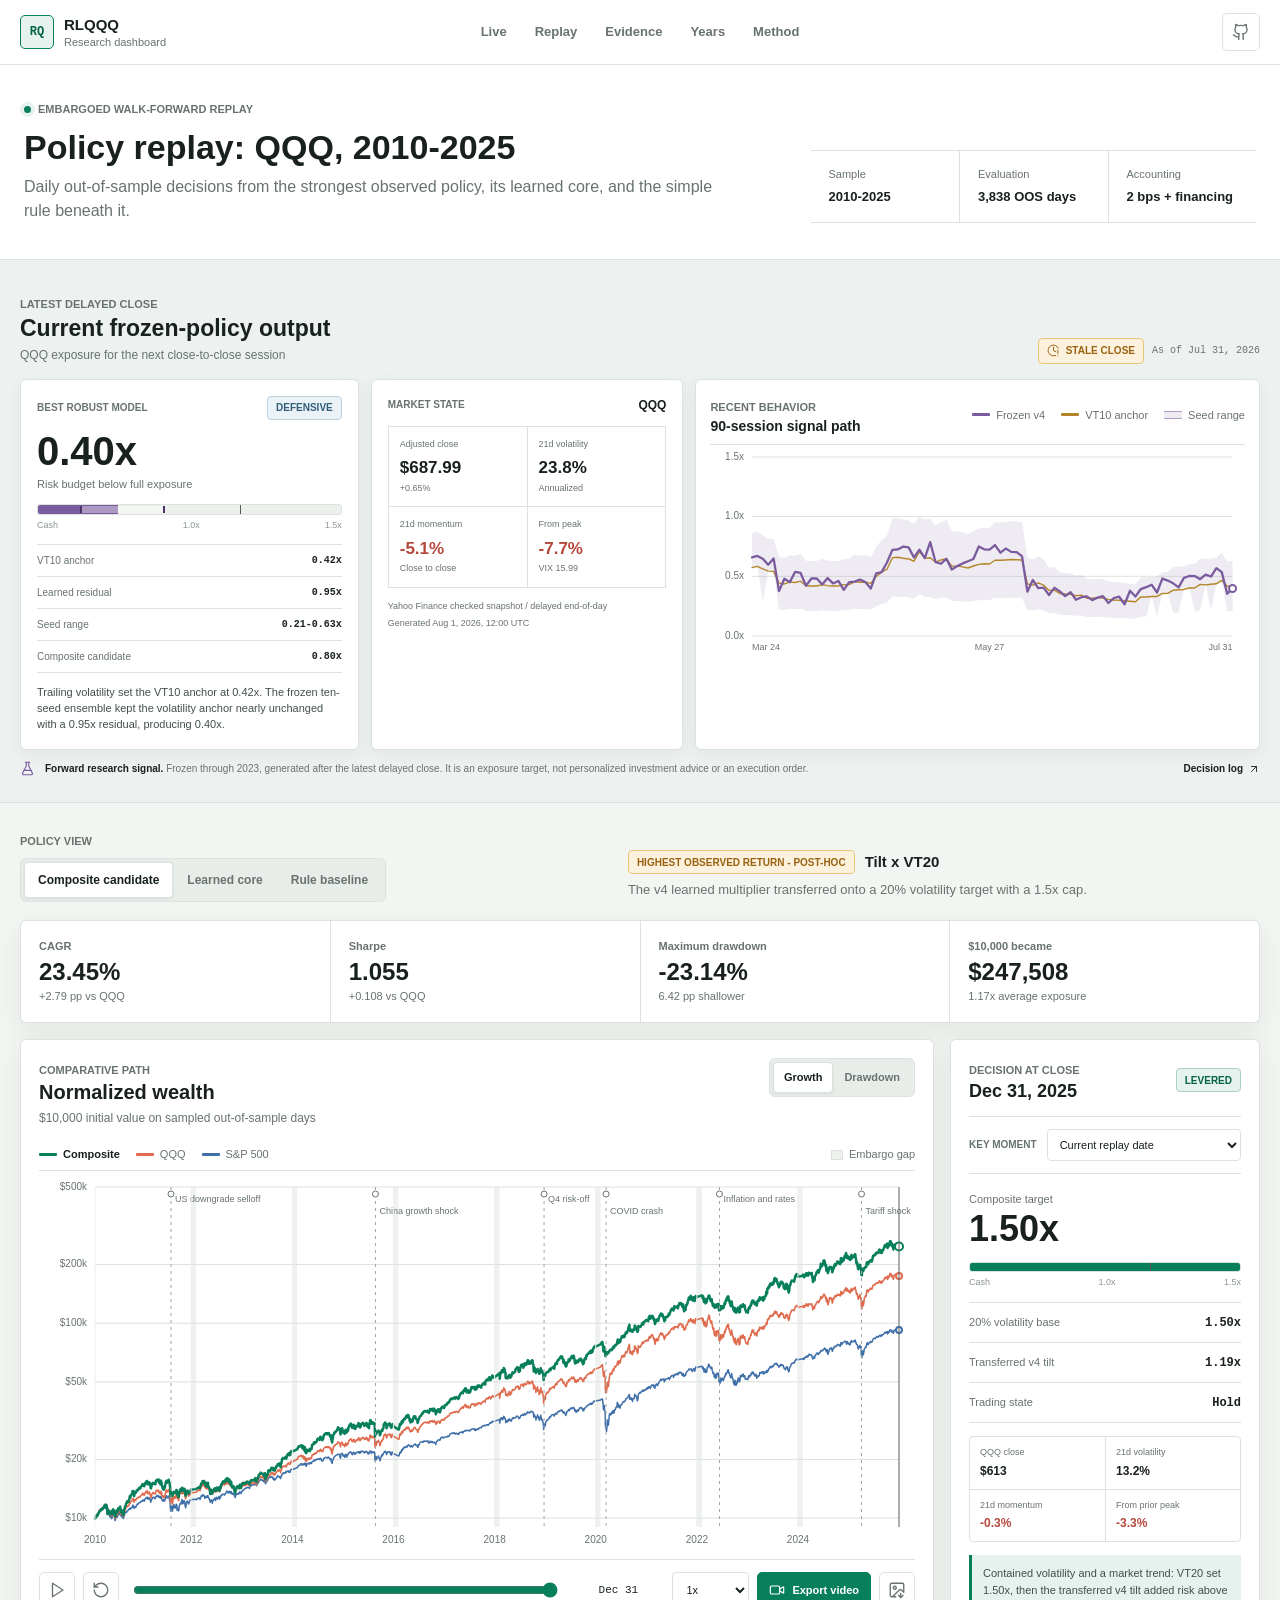
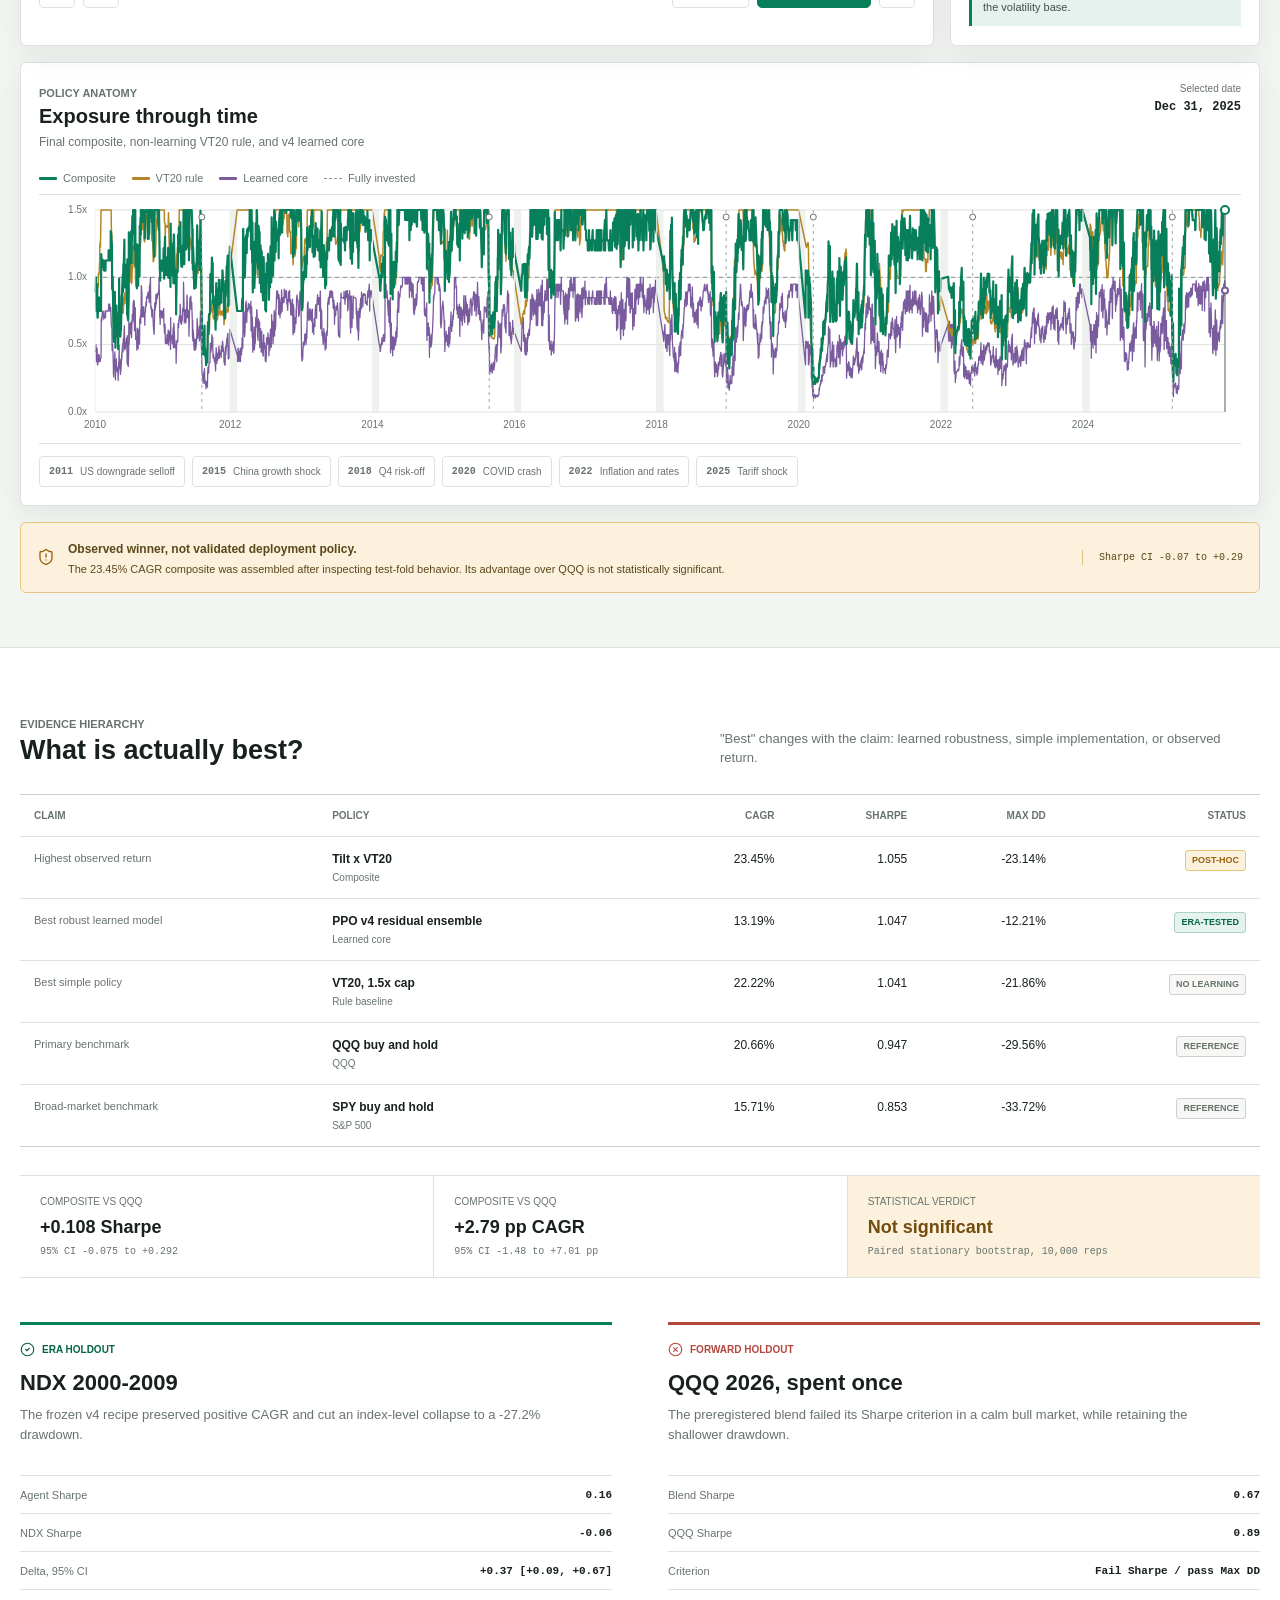
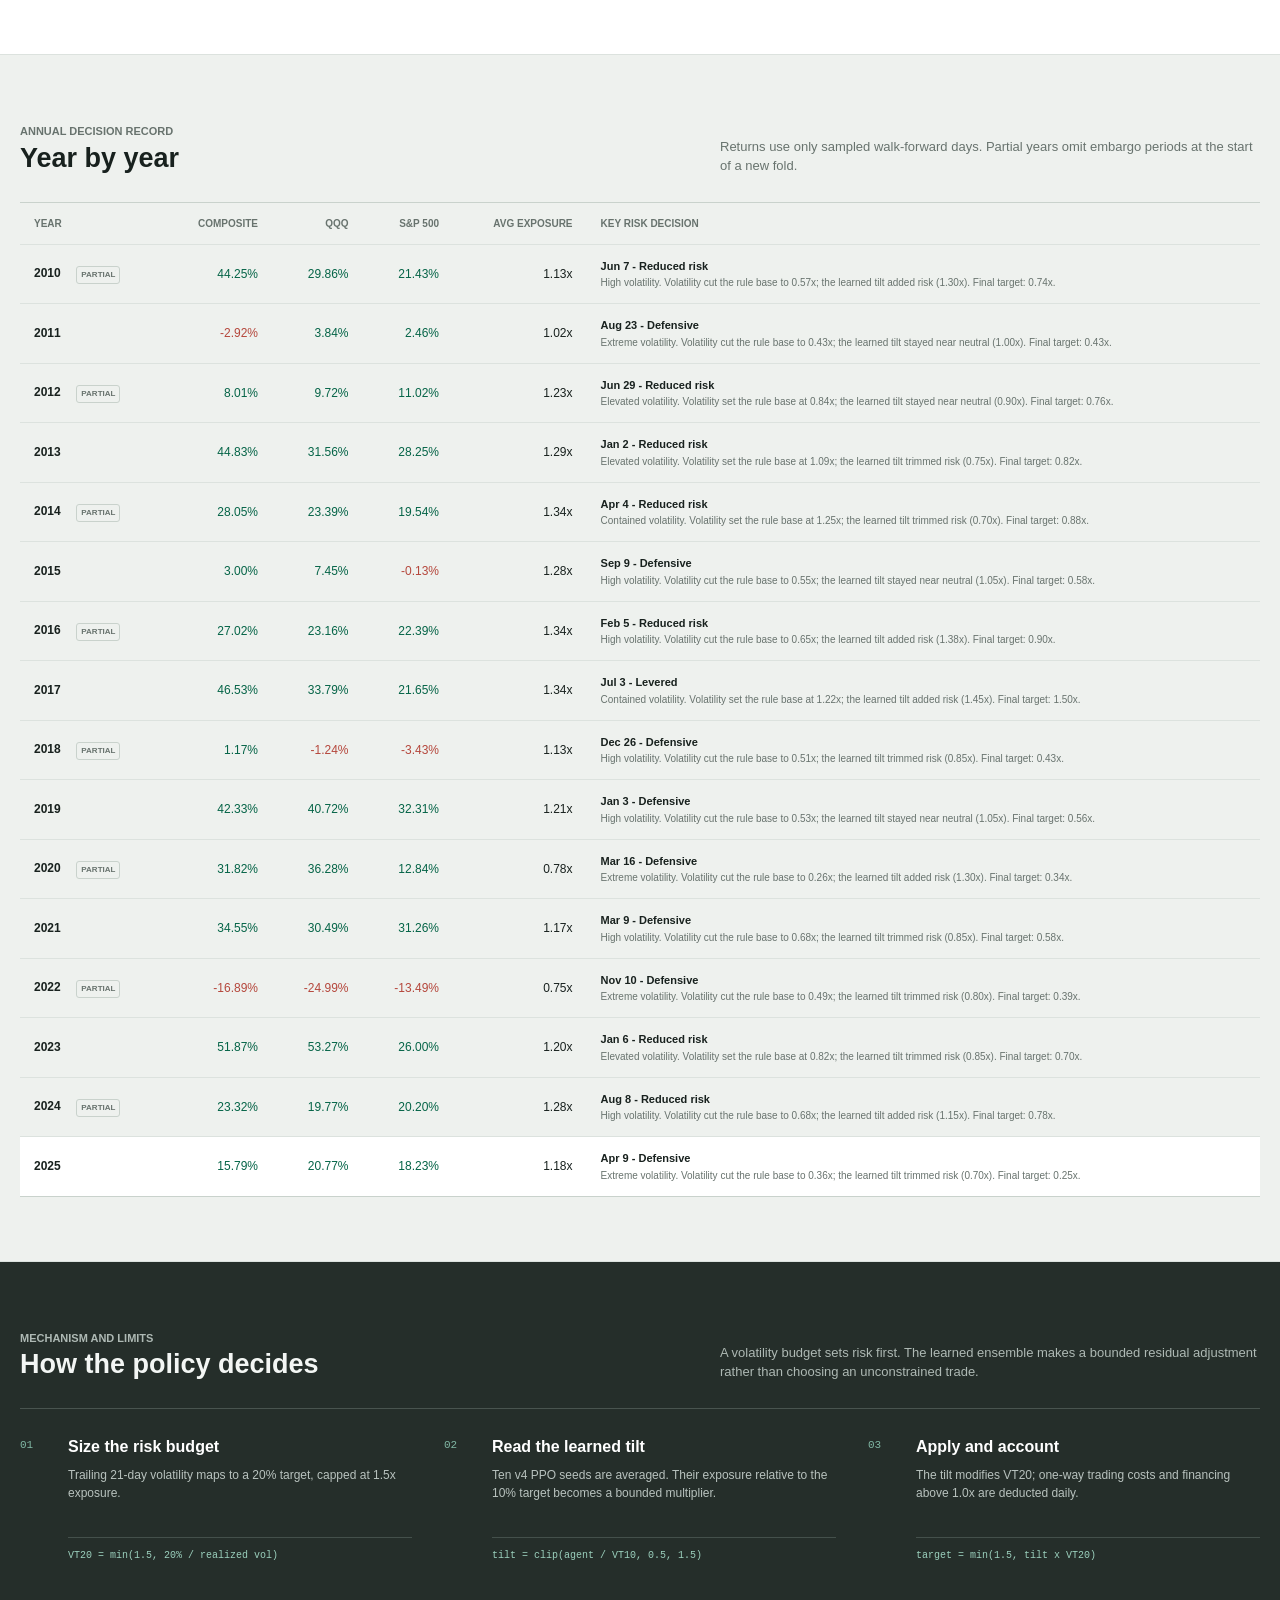
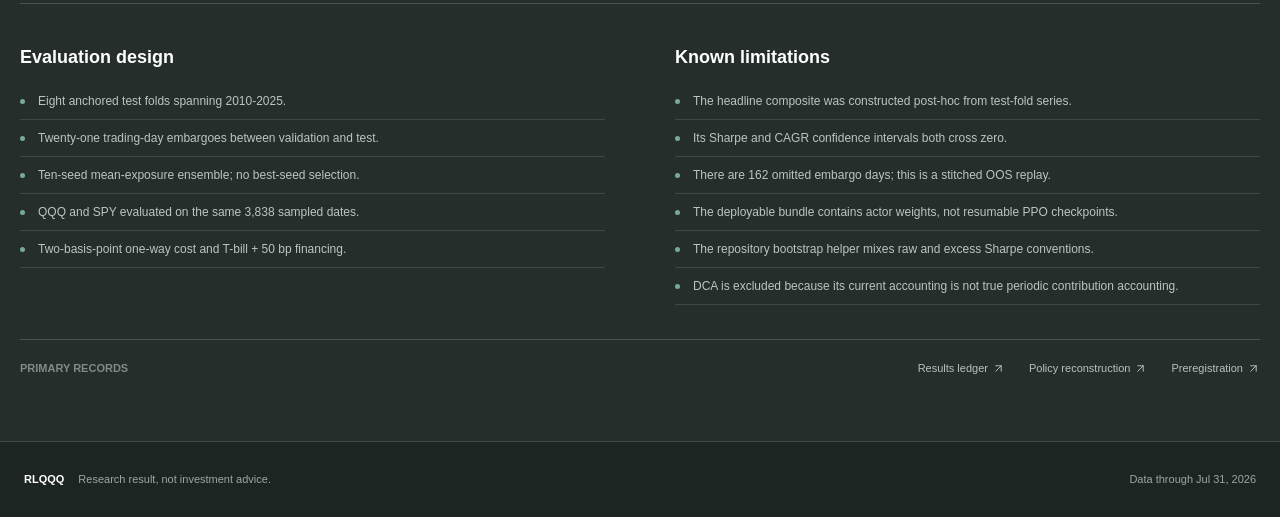
==== docs/index.html @ 2864a94f "v8 calendar ablation: dropping dow/month improves all metrics (Sharpe 1.052, Calmar 1.123 best-of-st" ====
<!doctype html>
<html lang="en">
  <head>
    <meta charset="utf-8">
    <meta name="viewport" content="width=device-width, initial-scale=1">
    <meta
      name="description"
      content="Interactive walk-forward replay of the RLQQQ policy, its learned decisions, and performance against QQQ and the S&P 500."
    >
    <meta name="theme-color" content="#f4f6f3">
    <title>RLQQQ Policy Replay</title>
    <link rel="icon" href="favicon.svg" type="image/svg+xml">
    <link rel="stylesheet" href="assets/dashboard.css">
    <script defer src="assets/lucide.min.js"></script>
    <script defer src="assets/dashboard.js"></script>
  </head>
  <body>
    <a class="skip-link" href="#main-content">Skip to dashboard</a>

    <header class="app-header">
      <div class="header-inner">
        <a class="brand" href="#replay" aria-label="RLQQQ dashboard home">
          <span class="brand-mark" aria-hidden="true">RQ</span>
          <span>
            <strong>RLQQQ</strong>
            <small>Research dashboard</small>
          </span>
        </a>

        <nav class="top-nav" aria-label="Dashboard sections">
          <a href="#live">Live</a>
          <a href="#replay">Replay</a>
          <a href="#evidence">Evidence</a>
          <a href="#years">Years</a>
          <a href="#methodology">Method</a>
        </nav>

        <a
          class="icon-button tooltip"
          href="https://github.com/linjiw/rlqqq"
          aria-label="View source repository"
          data-tooltip="View source"
        >
          <i data-lucide="github" aria-hidden="true"></i>
        </a>
      </div>
    </header>

    <main id="main-content">
      <section class="overview-band" id="replay" aria-labelledby="page-title">
        <div class="overview-copy">
          <div class="eyebrow">
            <span class="status-dot" aria-hidden="true"></span>
            Embargoed walk-forward replay
          </div>
          <h1 id="page-title">Policy replay: QQQ, 2010-2025</h1>
          <p>
            Daily out-of-sample decisions from the strongest observed policy,
            its learned core, and the simple rule beneath it.
          </p>
        </div>
        <div class="overview-facts" aria-label="Evaluation facts">
          <div>
            <span>Sample</span>
            <strong id="sample-range">2010-2025</strong>
          </div>
          <div>
            <span>Evaluation</span>
            <strong id="sample-days">3,838 OOS days</strong>
          </div>
          <div>
            <span>Accounting</span>
            <strong>2 bps + financing</strong>
          </div>
        </div>
      </section>

      <section class="live-band" id="live" aria-labelledby="live-title">
        <div class="content-width">
          <div class="live-heading">
            <div>
              <span class="section-kicker">Latest delayed close</span>
              <h2 id="live-title">Current frozen-policy output</h2>
              <p>QQQ exposure for the next close-to-close session</p>
            </div>
            <div class="live-freshness">
              <span class="live-status is-loading" id="live-status">
                <i data-lucide="loader-circle" aria-hidden="true"></i>
                Loading signal
              </span>
              <time id="live-as-of">Awaiting market data</time>
            </div>
          </div>

          <div class="live-grid" id="live-grid" aria-busy="true">
            <article class="live-signal-panel">
              <div class="live-panel-label">
                <span>Best robust model</span>
                <span class="stance-badge is-defensive" id="live-stance">--</span>
              </div>
              <div class="live-target">
                <strong id="live-learned-target">--</strong>
                <span id="live-posture">Frozen v4 ensemble</span>
              </div>
              <div
                class="live-gauge"
                role="img"
                aria-label="Current learned exposure on a zero to one point five times scale"
              >
                <span id="live-gauge-fill"></span>
                <i id="live-gauge-range"></i>
                <b aria-hidden="true"></b>
              </div>
              <div class="gauge-labels" aria-hidden="true">
                <span>Cash</span>
                <span>1.0x</span>
                <span>1.5x</span>
              </div>
              <dl class="live-decision-chain">
                <div>
                  <dt>VT10 anchor</dt>
                  <dd id="live-vt10">--</dd>
                </div>
                <div>
                  <dt>Learned residual</dt>
                  <dd id="live-tilt">--</dd>
                </div>
                <div>
                  <dt>Seed range</dt>
                  <dd id="live-seed-range">--</dd>
                </div>
                <div>
                  <dt>Composite candidate</dt>
                  <dd id="live-composite">--</dd>
                </div>
              </dl>
              <p class="live-explanation" id="live-explanation">
                Loading the latest frozen-policy decision.
              </p>
            </article>

            <article class="live-market-panel">
              <div class="live-panel-label">
                <span>Market state</span>
                <strong>QQQ</strong>
              </div>
              <div class="live-market-grid">
                <div>
                  <span>Adjusted close</span>
                  <strong id="live-price">--</strong>
                  <small id="live-daily-change">--</small>
                </div>
                <div>
                  <span>21d volatility</span>
                  <strong id="live-volatility">--</strong>
                  <small>Annualized</small>
                </div>
                <div>
                  <span>21d momentum</span>
                  <strong id="live-momentum">--</strong>
                  <small>Close to close</small>
                </div>
                <div>
                  <span>From peak</span>
                  <strong id="live-drawdown">--</strong>
                  <small id="live-vix">VIX --</small>
                </div>
              </div>
              <div class="live-provenance">
                <span id="live-source">Delayed research feed</span>
                <span id="live-generated">Generation pending</span>
              </div>
            </article>

            <article class="live-path-panel">
              <div class="live-path-heading">
                <div>
                  <span class="section-kicker">Recent behavior</span>
                  <h3>90-session signal path</h3>
                </div>
                <div class="chart-legend" aria-label="Live signal chart series">
                  <span><i class="legend-swatch learned-swatch"></i>Frozen v4</span>
                  <span><i class="legend-swatch rule-swatch"></i>VT10 anchor</span>
                  <span><i class="range-swatch"></i>Seed range</span>
                </div>
              </div>
              <div class="live-chart-wrap">
                <canvas
                  id="live-chart"
                  role="img"
                  aria-label="Recent frozen model exposure, volatility anchor, and ensemble seed range"
                ></canvas>
                <div class="live-chart-message" id="live-chart-message" role="status">
                  Loading forward signal path
                </div>
              </div>
            </article>
          </div>

          <aside class="live-disclosure" aria-label="Live signal limitations">
            <i data-lucide="flask-conical" aria-hidden="true"></i>
            <p>
              <strong>Forward research signal.</strong>
              Frozen through 2023, generated after the latest delayed close.
              It is an exposure target, not personalized investment advice or
              an execution order.
            </p>
            <a
              href="https://github.com/linjiw/rlqqq/blob/master/results/forward_log.csv"
            >
              Decision log <i data-lucide="arrow-up-right" aria-hidden="true"></i>
            </a>
          </aside>
        </div>
      </section>

      <div class="dashboard-width">
        <section class="policy-toolbar" aria-label="Policy selection">
          <div>
            <span class="field-label">Policy view</span>
            <div class="segmented-control" role="group" aria-label="Policy view">
              <button
                class="segment is-active"
                type="button"
                aria-pressed="true"
                data-policy="composite"
              >
                Composite candidate
              </button>
              <button
                class="segment"
                type="button"
                aria-pressed="false"
                data-policy="learned"
              >
                Learned core
              </button>
              <button
                class="segment"
                type="button"
                aria-pressed="false"
                data-policy="vt20"
              >
                Rule baseline
              </button>
            </div>
          </div>
          <div class="policy-identity">
            <span class="classification" id="policy-status">Post-hoc candidate</span>
            <strong id="policy-name">Tilt x VT20</strong>
            <p id="policy-description">
              The learned v4 multiplier transferred onto a 20% volatility target.
            </p>
          </div>
        </section>

        <section class="metric-strip" aria-label="Selected policy performance">
          <article class="metric">
            <span>CAGR</span>
            <strong id="metric-cagr">23.45%</strong>
            <small id="metric-cagr-delta">+2.79 pp vs QQQ</small>
          </article>
          <article class="metric">
            <span>Sharpe</span>
            <strong id="metric-sharpe">1.055</strong>
            <small id="metric-sharpe-delta">+0.108 vs QQQ</small>
          </article>
          <article class="metric">
            <span>Maximum drawdown</span>
            <strong id="metric-drawdown">-23.14%</strong>
            <small id="metric-drawdown-delta">6.42 pp shallower</small>
          </article>
          <article class="metric">
            <span>$10,000 became</span>
            <strong id="metric-wealth">$247,508</strong>
            <small id="metric-exposure">1.17x average exposure</small>
          </article>
        </section>

        <section class="replay-grid" aria-label="Interactive policy replay">
          <article class="chart-panel">
            <div class="panel-heading">
              <div>
                <span class="section-kicker">Comparative path</span>
                <h2 id="wealth-chart-title">Normalized wealth</h2>
                <p>$10,000 initial value on sampled out-of-sample days</p>
              </div>
              <div class="segmented-control compact" role="group" aria-label="Chart mode">
                <button
                  class="segment is-active"
                  type="button"
                  aria-pressed="true"
                  data-chart-mode="wealth"
                >
                  Growth
                </button>
                <button
                  class="segment"
                  type="button"
                  aria-pressed="false"
                  data-chart-mode="drawdown"
                >
                  Drawdown
                </button>
              </div>
            </div>

            <div class="chart-legend" aria-label="Chart series">
              <span><i class="legend-swatch policy-swatch"></i><b id="legend-policy">Composite</b></span>
              <span><i class="legend-swatch qqq-swatch"></i>QQQ</span>
              <span><i class="legend-swatch spy-swatch"></i>S&amp;P 500</span>
              <span class="legend-note"><i class="gap-swatch"></i>Embargo gap</span>
            </div>

            <div class="wealth-chart-wrap">
              <canvas
                id="wealth-chart"
                role="img"
                aria-label="Animated normalized wealth chart comparing the selected policy, QQQ, and SPY"
              ></canvas>
              <div class="chart-loading" id="chart-loading" role="status">
                Loading policy series
              </div>
            </div>

            <div class="replay-controls">
              <button
                class="icon-button control-button tooltip"
                id="play-button"
                type="button"
                aria-label="Play replay"
                data-tooltip="Play replay"
              >
                <i data-lucide="play" aria-hidden="true"></i>
              </button>
              <button
                class="icon-button control-button tooltip"
                id="reset-button"
                type="button"
                aria-label="Reset replay"
                data-tooltip="Reset replay"
              >
                <i data-lucide="rotate-ccw" aria-hidden="true"></i>
              </button>
              <label class="timeline-control">
                <span class="sr-only">Replay date</span>
                <input id="timeline" type="range" min="0" max="3837" value="3837">
              </label>
              <output id="replay-date" for="timeline">Dec 31, 2025</output>
              <label class="speed-control">
                <span class="sr-only">Playback speed</span>
                <select id="speed-select" aria-label="Playback speed">
                  <option value="0.5">0.5x</option>
                  <option value="1" selected>1x</option>
                  <option value="2">2x</option>
                  <option value="4">4x</option>
                </select>
              </label>
              <button class="command-button" id="video-button" type="button">
                <i data-lucide="video" aria-hidden="true"></i>
                Export video
              </button>
              <button
                class="icon-button control-button tooltip"
                id="image-button"
                type="button"
                aria-label="Export current frame as PNG"
                data-tooltip="Export PNG"
              >
                <i data-lucide="image-down" aria-hidden="true"></i>
              </button>
            </div>
            <div class="export-status" id="export-status" aria-live="polite"></div>
          </article>

          <aside class="decision-panel" aria-labelledby="decision-title">
            <div class="decision-heading">
              <div>
                <span class="section-kicker">Decision at close</span>
                <h2 id="decision-title">Dec 31, 2025</h2>
              </div>
              <span class="stance-badge" id="stance-badge">Levered</span>
            </div>

            <label class="event-select-label">
              <span>Key moment</span>
              <select id="event-select">
                <option value="">Current replay date</option>
              </select>
            </label>

            <div class="target-block">
              <span id="target-label">Composite target</span>
              <strong id="target-value">1.50x</strong>
              <div class="exposure-gauge" aria-hidden="true">
                <span id="exposure-gauge-fill"></span>
                <i class="gauge-one-marker"></i>
              </div>
              <div class="gauge-labels" aria-hidden="true">
                <span>Cash</span>
                <span>1.0x</span>
                <span>1.5x</span>
              </div>
            </div>

            <dl class="decision-chain">
              <div>
                <dt id="base-label">20% volatility base</dt>
                <dd id="base-value">1.50x</dd>
              </div>
              <div>
                <dt id="tilt-label">Learned residual tilt</dt>
                <dd id="tilt-value">1.19x</dd>
              </div>
              <div>
                <dt>Trading state</dt>
                <dd id="turnover-value">Hold</dd>
              </div>
            </dl>

            <div class="market-state">
              <div>
                <span>QQQ close</span>
                <strong id="state-price">$0.00</strong>
              </div>
              <div>
                <span>21d volatility</span>
                <strong id="state-volatility">0.0%</strong>
              </div>
              <div>
                <span>21d momentum</span>
                <strong id="state-momentum">0.0%</strong>
              </div>
              <div>
                <span>From prior peak</span>
                <strong id="state-drawdown">0.0%</strong>
              </div>
            </div>

            <p class="decision-read" id="decision-read">
              Volatility set the rule base; the learned tilt adjusted the final
              exposure.
            </p>
          </aside>
        </section>

        <section class="exposure-panel" aria-labelledby="exposure-title">
          <div class="panel-heading">
            <div>
              <span class="section-kicker">Policy anatomy</span>
              <h2 id="exposure-title">Exposure through time</h2>
              <p>Final composite, non-learning VT20 rule, and v4 learned core</p>
            </div>
            <div class="exposure-readout">
              <span>Selected date</span>
              <strong id="exposure-date">Dec 31, 2025</strong>
            </div>
          </div>
          <div class="chart-legend" aria-label="Exposure chart series">
            <span><i class="legend-swatch policy-swatch"></i>Composite</span>
            <span><i class="legend-swatch rule-swatch"></i>VT20 rule</span>
            <span><i class="legend-swatch learned-swatch"></i>Learned core</span>
            <span><i class="full-marker"></i>Fully invested</span>
          </div>
          <div class="exposure-chart-wrap">
            <canvas
              id="exposure-chart"
              role="img"
              aria-label="Animated chart of policy, volatility rule, and learned model exposure"
            ></canvas>
          </div>
          <div class="event-strip" id="event-strip" aria-label="Key market events"></div>
        </section>

        <aside class="integrity-banner" aria-label="Research status">
          <i data-lucide="shield-alert" aria-hidden="true"></i>
          <div>
            <strong>Observed winner, not validated deployment policy.</strong>
            <p>
              The 23.45% CAGR composite was assembled after inspecting test-fold
              behavior. Its advantage over QQQ is not statistically significant.
            </p>
          </div>
          <span id="integrity-ci">95% CI crosses zero</span>
        </aside>
      </div>

      <section class="content-band" id="evidence" aria-labelledby="evidence-title">
        <div class="content-width">
          <div class="section-heading">
            <div>
              <span class="section-kicker">Evidence hierarchy</span>
              <h2 id="evidence-title">What is actually best?</h2>
            </div>
            <p>
              "Best" changes with the claim: learned robustness, simple
              implementation, or observed return.
            </p>
          </div>

          <div class="policy-table-wrap">
            <table class="policy-table">
              <thead>
                <tr>
                  <th scope="col">Claim</th>
                  <th scope="col">Policy</th>
                  <th scope="col">CAGR</th>
                  <th scope="col">Sharpe</th>
                  <th scope="col">Max DD</th>
                  <th scope="col">Status</th>
                </tr>
              </thead>
              <tbody id="policy-table-body"></tbody>
            </table>
          </div>

          <div class="inference-row">
            <div>
              <span>Composite vs QQQ</span>
              <strong id="inference-sharpe">+0.108 Sharpe</strong>
              <p id="inference-sharpe-ci">95% CI -0.075 to +0.292</p>
            </div>
            <div>
              <span>Composite vs QQQ</span>
              <strong id="inference-cagr">+2.79 pp CAGR</strong>
              <p id="inference-cagr-ci">95% CI -1.48 to +7.01 pp</p>
            </div>
            <div class="inference-verdict">
              <span>Statistical verdict</span>
              <strong>Not significant</strong>
              <p>Paired stationary bootstrap, 10,000 reps</p>
            </div>
          </div>

          <div class="holdout-grid">
            <article>
              <div class="holdout-label">
                <i data-lucide="check-circle-2" aria-hidden="true"></i>
                Era holdout
              </div>
              <h3>NDX 2000-2009</h3>
              <p>
                The frozen v4 recipe preserved positive CAGR and cut an
                index-level collapse to a -27.2% drawdown.
              </p>
              <dl>
                <div><dt>Agent Sharpe</dt><dd id="era-agent-sharpe">0.16</dd></div>
                <div><dt>NDX Sharpe</dt><dd id="era-benchmark-sharpe">-0.06</dd></div>
                <div><dt>Delta, 95% CI</dt><dd id="era-delta">+0.37 [+0.09, +0.67]</dd></div>
              </dl>
            </article>
            <article>
              <div class="holdout-label caution">
                <i data-lucide="x-circle" aria-hidden="true"></i>
                Forward holdout
              </div>
              <h3>QQQ 2026, spent once</h3>
              <p>
                The preregistered blend failed its Sharpe criterion in a calm
                bull market, while retaining the shallower drawdown.
              </p>
              <dl>
                <div><dt>Blend Sharpe</dt><dd id="forward-agent-sharpe">0.67</dd></div>
                <div><dt>QQQ Sharpe</dt><dd id="forward-benchmark-sharpe">0.89</dd></div>
                <div><dt>Criterion</dt><dd>Fail Sharpe / pass Max DD</dd></div>
              </dl>
            </article>
          </div>
        </div>
      </section>

      <section class="content-band years-band" id="years" aria-labelledby="years-title">
        <div class="content-width">
          <div class="section-heading">
            <div>
              <span class="section-kicker">Annual decision record</span>
              <h2 id="years-title">Year by year</h2>
            </div>
            <p>
              Returns use only sampled walk-forward days. Partial years omit
              embargo periods at the start of a new fold.
            </p>
          </div>

          <div class="year-table-wrap">
            <table class="year-table">
              <thead>
                <tr>
                  <th scope="col">Year</th>
                  <th scope="col" id="year-policy-heading">Composite</th>
                  <th scope="col">QQQ</th>
                  <th scope="col">S&amp;P 500</th>
                  <th scope="col">Avg exposure</th>
                  <th scope="col">Key risk decision</th>
                </tr>
              </thead>
              <tbody id="year-table-body"></tbody>
            </table>
          </div>
        </div>
      </section>

      <section class="method-band" id="methodology" aria-labelledby="method-title">
        <div class="content-width">
          <div class="section-heading">
            <div>
              <span class="section-kicker">Mechanism and limits</span>
              <h2 id="method-title">How the policy decides</h2>
            </div>
            <p>
              A volatility budget sets risk first. The learned ensemble makes a
              bounded residual adjustment rather than choosing an unconstrained trade.
            </p>
          </div>

          <ol class="decision-steps">
            <li>
              <span>01</span>
              <div>
                <h3>Size the risk budget</h3>
                <p>
                  Trailing 21-day volatility maps to a 20% target, capped at
                  1.5x exposure.
                </p>
                <code>VT20 = min(1.5, 20% / realized vol)</code>
              </div>
            </li>
            <li>
              <span>02</span>
              <div>
                <h3>Read the learned tilt</h3>
                <p>
                  Ten v4 PPO seeds are averaged. Their exposure relative to the
                  10% target becomes a bounded multiplier.
                </p>
                <code>tilt = clip(agent / VT10, 0.5, 1.5)</code>
              </div>
            </li>
            <li>
              <span>03</span>
              <div>
                <h3>Apply and account</h3>
                <p>
                  The tilt modifies VT20; one-way trading costs and financing
                  above 1.0x are deducted daily.
                </p>
                <code>target = min(1.5, tilt x VT20)</code>
              </div>
            </li>
          </ol>

          <div class="method-grid">
            <article>
              <h3>Evaluation design</h3>
              <ul>
                <li>Eight anchored test folds spanning 2010-2025.</li>
                <li>Twenty-one trading-day embargoes between validation and test.</li>
                <li>Ten-seed mean-exposure ensemble; no best-seed selection.</li>
                <li>QQQ and SPY evaluated on the same 3,838 sampled dates.</li>
                <li>Two-basis-point one-way cost and T-bill + 50 bp financing.</li>
              </ul>
            </article>
            <article>
              <h3>Known limitations</h3>
              <ul>
                <li>The headline composite was constructed post-hoc from test-fold series.</li>
                <li>Its Sharpe and CAGR confidence intervals both cross zero.</li>
                <li>There are 162 omitted embargo days; this is a stitched OOS replay.</li>
                <li>The deployable bundle contains actor weights, not resumable PPO checkpoints.</li>
                <li>The repository bootstrap helper mixes raw and excess Sharpe conventions.</li>
                <li>DCA is excluded because its current accounting is not true periodic contribution accounting.</li>
              </ul>
            </article>
          </div>

          <div class="source-row">
            <span>Primary records</span>
            <a href="https://github.com/linjiw/rlqqq/blob/master/results/RESULTS.md">
              Results ledger <i data-lucide="arrow-up-right" aria-hidden="true"></i>
            </a>
            <a href="https://github.com/linjiw/rlqqq/blob/master/results/live_decision_snapshot.md">
              Policy reconstruction <i data-lucide="arrow-up-right" aria-hidden="true"></i>
            </a>
            <a href="https://github.com/linjiw/rlqqq/blob/master/docs/holdout_preregistration.md">
              Preregistration <i data-lucide="arrow-up-right" aria-hidden="true"></i>
            </a>
          </div>
        </div>
      </section>
    </main>

    <footer>
      <div>
        <strong>RLQQQ</strong>
        <span>Research result, not investment advice.</span>
      </div>
      <span id="footer-as-of">Data through July 31, 2026</span>
    </footer>

    <noscript>
      <div class="noscript-message">
        This dashboard requires JavaScript to render the policy replay.
      </div>
    </noscript>
  </body>
</html>
---- docs/assets/dashboard.css ----
:root {
  color-scheme: light;
  --page: #f3f5f2;
  --surface: #ffffff;
  --surface-soft: #f7f8f6;
  --ink: #18211e;
  --muted: #68736e;
  --faint: #8b9690;
  --border: #dce2de;
  --border-strong: #c9d2cc;
  --policy: #087f5b;
  --policy-dark: #056447;
  --policy-soft: #e5f2ed;
  --qqq: #df6c4f;
  --spy: #3f6fa8;
  --learned: #7a5b9e;
  --rule: #b48627;
  --warning: #9a6210;
  --warning-soft: #fbf1dc;
  --danger: #b5473c;
  --danger-soft: #fae9e6;
  --shadow: 0 8px 28px rgb(22 34 29 / 7%);
  --radius: 6px;
  --content: 1320px;
  --font: Inter, ui-sans-serif, -apple-system, BlinkMacSystemFont, "Segoe UI",
    sans-serif;
  --mono: "SFMono-Regular", Consolas, "Liberation Mono", monospace;
}

* {
  box-sizing: border-box;
  letter-spacing: 0;
}

html {
  scroll-behavior: smooth;
}

body {
  margin: 0;
  min-width: 320px;
  color: var(--ink);
  background: var(--page);
  font-family: var(--font);
  font-size: 15px;
  line-height: 1.5;
  -webkit-font-smoothing: antialiased;
}

button,
select,
input {
  color: inherit;
  font: inherit;
}

button,
a,
select,
input[type="range"] {
  -webkit-tap-highlight-color: transparent;
}

button {
  border: 0;
}

a {
  color: inherit;
  text-decoration: none;
}

svg {
  width: 18px;
  height: 18px;
  stroke-width: 1.8;
}

h1,
h2,
h3,
p {
  margin-top: 0;
}

h1,
h2,
h3,
strong {
  font-weight: 680;
}

h1 {
  margin-bottom: 8px;
  font-size: 34px;
  line-height: 1.15;
}

h2 {
  margin-bottom: 4px;
  font-size: 20px;
  line-height: 1.25;
}

h3 {
  margin-bottom: 8px;
  font-size: 16px;
  line-height: 1.3;
}

.sr-only {
  position: absolute;
  width: 1px;
  height: 1px;
  padding: 0;
  margin: -1px;
  overflow: hidden;
  clip: rect(0, 0, 0, 0);
  white-space: nowrap;
  border: 0;
}

.skip-link {
  position: fixed;
  top: 10px;
  left: 10px;
  z-index: 100;
  padding: 8px 12px;
  border: 1px solid var(--border-strong);
  border-radius: 4px;
  background: var(--surface);
  transform: translateY(-150%);
}

.skip-link:focus {
  transform: translateY(0);
}

:focus-visible {
  outline: 3px solid rgb(8 127 91 / 24%);
  outline-offset: 2px;
}

.app-header {
  position: sticky;
  top: 0;
  z-index: 30;
  border-bottom: 1px solid var(--border);
  background: rgb(255 255 255 / 94%);
  backdrop-filter: blur(12px);
}

.header-inner {
  display: grid;
  grid-template-columns: minmax(180px, 1fr) auto minmax(180px, 1fr);
  align-items: center;
  width: min(calc(100% - 40px), var(--content));
  min-height: 64px;
  margin: 0 auto;
}

.brand {
  display: inline-flex;
  align-items: center;
  gap: 10px;
  width: max-content;
}

.brand-mark {
  display: grid;
  width: 34px;
  height: 34px;
  place-items: center;
  border: 1px solid var(--policy);
  border-radius: 5px;
  color: var(--policy-dark);
  background: var(--policy-soft);
  font-family: var(--mono);
  font-size: 12px;
  font-weight: 750;
}

.brand > span:last-child {
  display: flex;
  flex-direction: column;
  line-height: 1.15;
}

.brand strong {
  font-size: 15px;
}

.brand small {
  margin-top: 3px;
  color: var(--muted);
  font-size: 11px;
}

.top-nav {
  display: flex;
  align-items: center;
  gap: 28px;
  height: 64px;
}

.top-nav a {
  position: relative;
  display: flex;
  align-items: center;
  height: 100%;
  color: var(--muted);
  font-size: 13px;
  font-weight: 620;
}

.top-nav a:hover {
  color: var(--ink);
}

.top-nav a::after {
  position: absolute;
  right: 0;
  bottom: -1px;
  left: 0;
  height: 2px;
  background: var(--policy);
  content: "";
  opacity: 0;
}

.top-nav a:hover::after,
.top-nav a:focus-visible::after {
  opacity: 1;
}

.header-inner > .icon-button {
  justify-self: end;
}

.header-inner > .tooltip::after {
  right: 0;
  left: auto;
  transform: translateY(-2px);
}

.header-inner > .tooltip:hover::after,
.header-inner > .tooltip:focus-visible::after {
  transform: translateY(0);
}

.icon-button {
  position: relative;
  display: inline-grid;
  flex: 0 0 38px;
  width: 38px;
  height: 38px;
  padding: 0;
  place-items: center;
  border: 1px solid var(--border);
  border-radius: 5px;
  color: var(--muted);
  background: var(--surface);
  cursor: pointer;
}

.icon-button:hover {
  border-color: var(--border-strong);
  color: var(--ink);
  background: var(--surface-soft);
}

.icon-button:disabled,
.command-button:disabled {
  cursor: not-allowed;
  opacity: 0.5;
}

.tooltip::after {
  position: absolute;
  z-index: 50;
  top: calc(100% + 8px);
  left: 50%;
  width: max-content;
  max-width: 180px;
  padding: 5px 7px;
  border-radius: 4px;
  color: #ffffff;
  background: #26312d;
  content: attr(data-tooltip);
  font-size: 11px;
  line-height: 1.25;
  opacity: 0;
  pointer-events: none;
  transform: translateX(-50%) translateY(-2px);
  transition: opacity 120ms ease, transform 120ms ease;
}

.tooltip:hover::after,
.tooltip:focus-visible::after {
  opacity: 1;
  transform: translateX(-50%) translateY(0);
}

.overview-band {
  display: grid;
  grid-template-columns: minmax(0, 1.25fr) minmax(420px, 0.75fr);
  gap: 44px;
  align-items: end;
  padding: 36px max(24px, calc((100vw - var(--content)) / 2));
  border-bottom: 1px solid var(--border);
  background: var(--surface);
}

.overview-copy p {
  max-width: 700px;
  margin-bottom: 0;
  color: var(--muted);
  font-size: 16px;
}

.eyebrow,
.section-kicker,
.field-label {
  color: var(--muted);
  font-size: 11px;
  font-weight: 720;
  text-transform: uppercase;
}

.eyebrow {
  display: flex;
  align-items: center;
  gap: 7px;
  margin-bottom: 10px;
}

.status-dot {
  width: 7px;
  height: 7px;
  border-radius: 50%;
  background: var(--policy);
  box-shadow: 0 0 0 4px var(--policy-soft);
}

.overview-facts {
  display: grid;
  grid-template-columns: repeat(3, minmax(0, 1fr));
  border-top: 1px solid var(--border);
  border-bottom: 1px solid var(--border);
}

.overview-facts div {
  min-width: 0;
  padding: 15px 18px;
  border-left: 1px solid var(--border);
}

.overview-facts div:first-child {
  border-left: 0;
}

.overview-facts span,
.overview-facts strong {
  display: block;
}

.overview-facts span {
  margin-bottom: 5px;
  color: var(--muted);
  font-size: 11px;
}

.overview-facts strong {
  overflow-wrap: anywhere;
  font-size: 13px;
}

.live-band {
  padding: 32px 0 26px;
  border-bottom: 1px solid var(--border);
  background: #edf1ef;
}

.live-heading {
  display: flex;
  gap: 28px;
  align-items: flex-end;
  justify-content: space-between;
  margin-bottom: 15px;
}

.live-heading h2 {
  margin-bottom: 3px;
  font-size: 23px;
}

.live-heading p {
  margin-bottom: 0;
  color: var(--muted);
  font-size: 12px;
}

.live-freshness {
  display: flex;
  gap: 8px;
  align-items: center;
}

.live-freshness time {
  color: var(--muted);
  font-family: var(--mono);
  font-size: 10px;
}

.live-status {
  display: inline-flex;
  gap: 6px;
  align-items: center;
  min-height: 26px;
  padding: 3px 8px;
  border: 1px solid #a9d2c3;
  border-radius: 4px;
  color: var(--policy-dark);
  background: var(--policy-soft);
  font-size: 10px;
  font-weight: 740;
  text-transform: uppercase;
}

.live-status svg {
  width: 13px;
  height: 13px;
}

.live-status.is-loading svg {
  animation: live-spin 900ms linear infinite;
}

.live-status.is-stale {
  border-color: #e8c679;
  color: var(--warning);
  background: var(--warning-soft);
}

.live-status.is-error {
  border-color: #e2b4ad;
  color: var(--danger);
  background: var(--danger-soft);
}

@keyframes live-spin {
  to {
    transform: rotate(360deg);
  }
}

.live-grid {
  display: grid;
  grid-template-columns:
    minmax(280px, 0.78fr)
    minmax(250px, 0.72fr)
    minmax(390px, 1.3fr);
  gap: 12px;
  align-items: stretch;
}

.live-signal-panel,
.live-market-panel,
.live-path-panel {
  min-width: 0;
  border: 1px solid var(--border);
  border-radius: var(--radius);
  background: var(--surface);
  box-shadow: 0 5px 18px rgb(22 34 29 / 5%);
}

.live-signal-panel,
.live-market-panel {
  padding: 16px;
}

.live-panel-label,
.live-path-heading {
  display: flex;
  gap: 16px;
  align-items: center;
  justify-content: space-between;
}

.live-panel-label > span:first-child {
  color: var(--muted);
  font-size: 10px;
  font-weight: 720;
  text-transform: uppercase;
}

.live-panel-label > strong {
  font-size: 12px;
}

.live-target {
  min-height: 77px;
  padding: 10px 0 11px;
}

.live-target strong,
.live-target span {
  display: block;
}

.live-target strong {
  font-size: 40px;
  font-variant-numeric: tabular-nums;
  line-height: 1.08;
}

.live-target span {
  margin-top: 3px;
  color: var(--muted);
  font-size: 11px;
}

.live-gauge {
  position: relative;
  height: 11px;
  overflow: hidden;
  border: 1px solid var(--border);
  border-radius: 3px;
  background: #edf0ed;
}

.live-gauge > span {
  position: absolute;
  inset: 0 auto 0 0;
  z-index: 1;
  width: 0;
  background: var(--learned);
  transition: width 500ms ease;
}

.live-gauge > i {
  position: absolute;
  z-index: 2;
  top: 1px;
  bottom: 1px;
  left: 0;
  width: 0;
  border-right: 2px solid #4d3269;
  border-left: 2px solid #4d3269;
  background: rgb(255 255 255 / 38%);
  transition: left 500ms ease, width 500ms ease;
}

.live-gauge > b {
  position: absolute;
  z-index: 3;
  top: -2px;
  bottom: -2px;
  left: 66.666%;
  width: 1px;
  background: #4f5c56;
}

.live-decision-chain {
  margin: 12px 0 0;
  border-top: 1px solid var(--border);
}

.live-decision-chain > div {
  display: flex;
  gap: 12px;
  align-items: center;
  justify-content: space-between;
  min-height: 32px;
  border-bottom: 1px solid var(--border);
}

.live-decision-chain dt {
  color: var(--muted);
  font-size: 10px;
}

.live-decision-chain dd {
  margin: 0;
  font-family: var(--mono);
  font-size: 10px;
  font-weight: 720;
}

.live-explanation {
  min-height: 48px;
  margin: 12px 0 0;
  color: #42504a;
  font-size: 11px;
  line-height: 1.45;
}

.live-market-grid {
  display: grid;
  grid-template-columns: 1fr 1fr;
  margin-top: 12px;
  border-top: 1px solid var(--border);
  border-left: 1px solid var(--border);
}

.live-market-grid > div {
  min-width: 0;
  min-height: 76px;
  padding: 11px;
  border-right: 1px solid var(--border);
  border-bottom: 1px solid var(--border);
}

.live-market-grid span,
.live-market-grid strong,
.live-market-grid small {
  display: block;
}

.live-market-grid span {
  color: var(--muted);
  font-size: 9px;
}

.live-market-grid strong {
  margin-top: 4px;
  overflow-wrap: anywhere;
  font-size: 17px;
  font-variant-numeric: tabular-nums;
}

.live-market-grid small {
  margin-top: 1px;
  color: var(--muted);
  font-size: 9px;
}

.live-provenance {
  display: grid;
  gap: 4px;
  margin-top: 12px;
  color: var(--muted);
  font-size: 9px;
}

.live-provenance span {
  overflow-wrap: anywhere;
}

.live-path-panel {
  padding: 14px 14px 10px;
}

.live-path-heading {
  min-height: 42px;
}

.live-path-heading h3 {
  margin-bottom: 0;
  font-size: 14px;
}

.live-path-heading .chart-legend {
  min-height: 0;
  margin-top: 0;
}

.range-swatch {
  display: inline-block;
  width: 18px;
  height: 8px;
  border-top: 1px solid rgb(122 91 158 / 55%);
  border-bottom: 1px solid rgb(122 91 158 / 55%);
  background: rgb(122 91 158 / 12%);
}

.live-chart-wrap {
  position: relative;
  height: 218px;
  margin-top: 8px;
  overflow: hidden;
  border-top: 1px solid var(--border);
}

.live-chart-message {
  position: absolute;
  inset: 0;
  display: grid;
  place-items: center;
  color: var(--muted);
  background: var(--surface);
  font-size: 11px;
}

.live-chart-message.is-hidden {
  display: none;
}

.live-disclosure {
  display: grid;
  grid-template-columns: auto minmax(0, 1fr) auto;
  gap: 10px;
  align-items: center;
  margin-top: 11px;
  color: var(--muted);
  font-size: 10px;
}

.live-disclosure > svg {
  width: 15px;
  height: 15px;
  color: var(--learned);
}

.live-disclosure p {
  margin: 0;
}

.live-disclosure strong {
  color: var(--ink);
}

.live-disclosure a {
  display: inline-flex;
  gap: 5px;
  align-items: center;
  color: var(--ink);
  font-weight: 680;
}

.live-disclosure a svg {
  width: 12px;
  height: 12px;
}

.dashboard-width,
.content-width {
  width: min(calc(100% - 40px), var(--content));
  margin: 0 auto;
}

.dashboard-width {
  padding: 30px 0 54px;
}

.policy-toolbar {
  display: grid;
  grid-template-columns: minmax(480px, 0.95fr) minmax(320px, 1.05fr);
  gap: 36px;
  align-items: end;
  margin-bottom: 18px;
}

.field-label {
  display: block;
  margin-bottom: 8px;
}

.segmented-control {
  display: inline-flex;
  max-width: 100%;
  padding: 3px;
  border: 1px solid var(--border);
  border-radius: 6px;
  background: #e9edea;
}

.segment {
  min-height: 36px;
  padding: 7px 13px;
  border: 1px solid transparent;
  border-radius: 4px;
  color: var(--muted);
  background: transparent;
  font-size: 12px;
  font-weight: 650;
  white-space: nowrap;
  cursor: pointer;
}

.segment:hover {
  color: var(--ink);
}

.segment.is-active {
  border-color: var(--border);
  color: var(--ink);
  background: var(--surface);
  box-shadow: 0 1px 3px rgb(25 36 31 / 8%);
}

.segmented-control.compact .segment {
  min-height: 31px;
  padding: 4px 10px;
  font-size: 11px;
}

.policy-identity {
  display: grid;
  grid-template-columns: auto 1fr;
  gap: 2px 10px;
  align-items: center;
  padding-bottom: 2px;
}

.policy-identity strong {
  font-size: 15px;
}

.policy-identity p {
  grid-column: 1 / -1;
  max-width: 660px;
  margin: 4px 0 0;
  color: var(--muted);
  font-size: 13px;
}

.classification,
.stance-badge {
  display: inline-flex;
  align-items: center;
  width: max-content;
  min-height: 24px;
  padding: 3px 8px;
  border: 1px solid #e8c679;
  border-radius: 4px;
  color: var(--warning);
  background: var(--warning-soft);
  font-size: 10px;
  font-weight: 750;
  text-transform: uppercase;
}

.classification.is-validated {
  border-color: #a9d2c3;
  color: var(--policy-dark);
  background: var(--policy-soft);
}

.classification.is-rule {
  border-color: #d8c79f;
  color: #765818;
  background: #f6f0e2;
}

.metric-strip {
  display: grid;
  grid-template-columns: repeat(4, minmax(0, 1fr));
  gap: 1px;
  margin-bottom: 16px;
  overflow: hidden;
  border: 1px solid var(--border);
  border-radius: var(--radius);
  background: var(--border);
  box-shadow: var(--shadow);
}

.metric {
  min-width: 0;
  padding: 17px 18px 16px;
  background: var(--surface);
}

.metric span,
.metric strong,
.metric small {
  display: block;
}

.metric span {
  color: var(--muted);
  font-size: 11px;
  font-weight: 650;
}

.metric strong {
  margin: 4px 0 2px;
  font-size: 24px;
  font-variant-numeric: tabular-nums;
  line-height: 1.15;
}

.metric small {
  min-height: 18px;
  color: var(--muted);
  font-size: 11px;
}

.replay-grid {
  display: grid;
  grid-template-columns: minmax(0, 2.3fr) minmax(300px, 0.78fr);
  gap: 16px;
  align-items: stretch;
}

.chart-panel,
.decision-panel,
.exposure-panel {
  border: 1px solid var(--border);
  border-radius: var(--radius);
  background: var(--surface);
  box-shadow: var(--shadow);
}

.chart-panel {
  min-width: 0;
  padding: 18px;
}

.panel-heading,
.decision-heading,
.section-heading {
  display: flex;
  gap: 24px;
  align-items: flex-start;
  justify-content: space-between;
}

.panel-heading p,
.section-heading p {
  margin-bottom: 0;
  color: var(--muted);
  font-size: 12px;
}

.chart-legend {
  display: flex;
  flex-wrap: wrap;
  gap: 16px;
  align-items: center;
  min-height: 31px;
  margin-top: 12px;
  color: var(--muted);
  font-size: 11px;
}

.chart-legend > span {
  display: inline-flex;
  gap: 6px;
  align-items: center;
}

.chart-legend b {
  color: var(--ink);
  font-weight: 650;
}

.legend-swatch {
  display: inline-block;
  width: 18px;
  height: 3px;
  border-radius: 1px;
}

.policy-swatch {
  background: var(--policy);
}

.qqq-swatch {
  background: var(--qqq);
}

.spy-swatch {
  background: var(--spy);
}

.learned-swatch {
  background: var(--learned);
}

.rule-swatch {
  background: var(--rule);
}

.gap-swatch {
  display: inline-block;
  width: 12px;
  height: 10px;
  border: 1px solid var(--border);
  background: #eef1ee;
}

.full-marker {
  display: inline-block;
  width: 18px;
  height: 0;
  border-top: 1px dashed var(--faint);
}

.legend-note {
  margin-left: auto;
}

.wealth-chart-wrap,
.exposure-chart-wrap {
  position: relative;
  width: 100%;
  overflow: hidden;
}

.wealth-chart-wrap {
  height: 390px;
  border-top: 1px solid var(--border);
  border-bottom: 1px solid var(--border);
}

.exposure-chart-wrap {
  height: 250px;
  border-top: 1px solid var(--border);
  border-bottom: 1px solid var(--border);
}

canvas {
  display: block;
  width: 100%;
  height: 100%;
}

.chart-loading {
  position: absolute;
  inset: 0;
  display: grid;
  place-items: center;
  color: var(--muted);
  background: var(--surface);
  font-size: 12px;
}

.chart-loading.is-hidden {
  display: none;
}

.replay-controls {
  display: flex;
  flex-wrap: wrap;
  gap: 8px;
  align-items: center;
  min-height: 46px;
  padding-top: 12px;
}

.control-button {
  width: 36px;
  height: 36px;
  flex-basis: 36px;
}

.timeline-control {
  display: flex;
  flex: 1 1 220px;
  align-items: center;
  min-width: 160px;
  height: 36px;
  padding: 0 4px;
}

input[type="range"] {
  width: 100%;
  accent-color: var(--policy);
  cursor: pointer;
}

#replay-date {
  width: 92px;
  color: var(--ink);
  font-family: var(--mono);
  font-size: 11px;
  font-variant-numeric: tabular-nums;
  text-align: center;
}

.speed-control select,
.event-select-label select {
  border: 1px solid var(--border);
  border-radius: 4px;
  color: var(--ink);
  background: var(--surface);
  cursor: pointer;
}

.speed-control select {
  height: 36px;
  padding: 0 25px 0 9px;
  font-size: 11px;
}

.command-button {
  display: inline-flex;
  flex: 0 0 auto;
  gap: 7px;
  align-items: center;
  justify-content: center;
  min-height: 36px;
  padding: 7px 11px;
  border: 1px solid var(--policy);
  border-radius: 5px;
  color: #ffffff;
  background: var(--policy);
  font-size: 11px;
  font-weight: 680;
  cursor: pointer;
}

.command-button:hover {
  background: var(--policy-dark);
}

.command-button svg {
  width: 16px;
  height: 16px;
}

.export-status {
  min-height: 17px;
  margin-top: 2px;
  color: var(--muted);
  font-size: 10px;
  text-align: right;
}

.decision-panel {
  min-width: 0;
  padding: 18px;
}

.decision-heading {
  align-items: center;
  padding-bottom: 13px;
  border-bottom: 1px solid var(--border);
}

.decision-heading h2 {
  margin-bottom: 0;
  font-size: 18px;
}

.stance-badge {
  border-color: #a9d2c3;
  color: var(--policy-dark);
  background: var(--policy-soft);
}

.stance-badge.is-defensive {
  border-color: #bdd0dd;
  color: #315f78;
  background: #eaf2f7;
}

.stance-badge.is-reduced {
  border-color: #d8c79f;
  color: #765818;
  background: #f6f0e2;
}

.event-select-label {
  display: grid;
  grid-template-columns: auto minmax(0, 1fr);
  gap: 10px;
  align-items: center;
  padding: 12px 0;
  border-bottom: 1px solid var(--border);
}

.event-select-label span {
  color: var(--muted);
  font-size: 10px;
  font-weight: 680;
  text-transform: uppercase;
}

.event-select-label select {
  width: 100%;
  min-width: 0;
  height: 32px;
  padding: 0 26px 0 8px;
  font-size: 11px;
}

.target-block {
  padding: 17px 0 13px;
}

.target-block > span,
.target-block > strong {
  display: block;
}

.target-block > span {
  color: var(--muted);
  font-size: 11px;
}

.target-block > strong {
  margin: 2px 0 13px;
  font-size: 36px;
  font-variant-numeric: tabular-nums;
  line-height: 1.1;
}

.exposure-gauge {
  position: relative;
  height: 10px;
  overflow: hidden;
  border: 1px solid var(--border);
  border-radius: 3px;
  background: #edf0ed;
}

.exposure-gauge > span {
  display: block;
  width: 0;
  height: 100%;
  background: var(--policy);
  transition: width 120ms linear;
}

.gauge-one-marker {
  position: absolute;
  z-index: 2;
  top: -2px;
  bottom: -2px;
  left: 66.666%;
  width: 1px;
  background: #4f5c56;
}

.gauge-labels {
  display: flex;
  justify-content: space-between;
  margin-top: 4px;
  color: var(--faint);
  font-size: 9px;
}

.decision-chain {
  margin: 0;
  border-top: 1px solid var(--border);
}

.decision-chain > div {
  display: flex;
  gap: 16px;
  align-items: center;
  justify-content: space-between;
  min-height: 40px;
  border-bottom: 1px solid var(--border);
}

.decision-chain dt {
  color: var(--muted);
  font-size: 11px;
}

.decision-chain dd {
  margin: 0;
  font-family: var(--mono);
  font-size: 12px;
  font-weight: 700;
  font-variant-numeric: tabular-nums;
}

.market-state {
  display: grid;
  grid-template-columns: 1fr 1fr;
  gap: 0;
  margin: 13px 0;
  border: 1px solid var(--border);
  border-radius: 4px;
}

.market-state > div {
  min-width: 0;
  padding: 9px 10px;
  border-bottom: 1px solid var(--border);
  border-left: 1px solid var(--border);
}

.market-state > div:nth-child(odd) {
  border-left: 0;
}

.market-state > div:nth-last-child(-n + 2) {
  border-bottom: 0;
}

.market-state span,
.market-state strong {
  display: block;
}

.market-state span {
  color: var(--muted);
  font-size: 9px;
}

.market-state strong {
  margin-top: 2px;
  overflow-wrap: anywhere;
  font-size: 12px;
  font-variant-numeric: tabular-nums;
}

.decision-read {
  margin: 0;
  padding: 10px 11px;
  border-left: 3px solid var(--policy);
  color: #42504a;
  background: var(--policy-soft);
  font-size: 11px;
  line-height: 1.55;
}

.exposure-panel {
  margin-top: 16px;
  padding: 18px;
}

.exposure-readout {
  text-align: right;
}

.exposure-readout span,
.exposure-readout strong {
  display: block;
}

.exposure-readout span {
  color: var(--muted);
  font-size: 10px;
}

.exposure-readout strong {
  margin-top: 2px;
  font-family: var(--mono);
  font-size: 12px;
}

.event-strip {
  display: flex;
  gap: 7px;
  padding-top: 12px;
  overflow-x: auto;
  scrollbar-width: thin;
}

.event-button {
  display: inline-flex;
  flex: 0 0 auto;
  gap: 7px;
  align-items: center;
  min-height: 31px;
  padding: 5px 9px;
  border: 1px solid var(--border);
  border-radius: 4px;
  color: var(--muted);
  background: var(--surface);
  font-size: 10px;
  cursor: pointer;
}

.event-button:hover,
.event-button.is-active {
  border-color: #9dc6b7;
  color: var(--policy-dark);
  background: var(--policy-soft);
}

.event-button time {
  font-family: var(--mono);
  font-weight: 700;
}

.integrity-banner {
  display: grid;
  grid-template-columns: auto minmax(0, 1fr) auto;
  gap: 13px;
  align-items: center;
  margin-top: 16px;
  padding: 14px 16px;
  border: 1px solid #e7c77f;
  border-radius: var(--radius);
  color: #5c471c;
  background: var(--warning-soft);
}

.integrity-banner > svg {
  color: var(--warning);
}

.integrity-banner strong {
  font-size: 12px;
}

.integrity-banner p {
  margin: 2px 0 0;
  font-size: 11px;
}

.integrity-banner > span {
  padding-left: 16px;
  border-left: 1px solid #dfc384;
  font-family: var(--mono);
  font-size: 10px;
  white-space: nowrap;
}

.content-band,
.method-band {
  padding: 64px 0;
  border-top: 1px solid var(--border);
  background: var(--surface);
}

.years-band {
  background: #eef1ee;
}

.method-band {
  background: #252e2a;
  color: #f3f6f4;
}

.section-heading {
  align-items: end;
  margin-bottom: 26px;
}

.section-heading h2 {
  margin-bottom: 0;
  font-size: 27px;
}

.section-heading > p {
  max-width: 540px;
  font-size: 13px;
}

.policy-table-wrap,
.year-table-wrap {
  overflow-x: auto;
  border-top: 1px solid var(--border-strong);
  border-bottom: 1px solid var(--border-strong);
}

.policy-table,
.year-table {
  width: 100%;
  border-collapse: collapse;
  font-size: 12px;
  font-variant-numeric: tabular-nums;
}

.policy-table th,
.policy-table td,
.year-table th,
.year-table td {
  padding: 13px 14px;
  border-bottom: 1px solid var(--border);
  text-align: right;
  vertical-align: top;
}

.policy-table th,
.year-table th {
  color: var(--muted);
  font-size: 10px;
  font-weight: 720;
  text-transform: uppercase;
  white-space: nowrap;
}

.policy-table th:first-child,
.policy-table th:nth-child(2),
.policy-table td:first-child,
.policy-table td:nth-child(2),
.year-table th:first-child,
.year-table td:first-child,
.year-table th:last-child,
.year-table td:last-child {
  text-align: left;
}

.policy-table tbody tr:last-child td,
.year-table tbody tr:last-child td {
  border-bottom: 0;
}

.policy-table td:first-child {
  color: var(--muted);
  font-size: 11px;
}

.policy-table td:nth-child(2) strong {
  display: block;
}

.policy-table td:nth-child(2) small {
  display: block;
  margin-top: 2px;
  color: var(--muted);
}

.table-status {
  display: inline-block;
  padding: 3px 6px;
  border: 1px solid var(--border-strong);
  border-radius: 3px;
  color: var(--muted);
  background: var(--surface-soft);
  font-size: 9px;
  font-weight: 720;
  text-transform: uppercase;
  white-space: nowrap;
}

.table-status.posthoc {
  border-color: #e8c679;
  color: var(--warning);
  background: var(--warning-soft);
}

.table-status.robust {
  border-color: #a9d2c3;
  color: var(--policy-dark);
  background: var(--policy-soft);
}

.inference-row {
  display: grid;
  grid-template-columns: repeat(3, minmax(0, 1fr));
  margin: 28px 0 44px;
  border-top: 1px solid var(--border);
  border-bottom: 1px solid var(--border);
}

.inference-row > div {
  padding: 18px 20px;
  border-left: 1px solid var(--border);
}

.inference-row > div:first-child {
  border-left: 0;
}

.inference-row span,
.inference-row strong,
.inference-row p {
  display: block;
}

.inference-row span {
  color: var(--muted);
  font-size: 10px;
  text-transform: uppercase;
}

.inference-row strong {
  margin: 5px 0 3px;
  font-size: 18px;
}

.inference-row p {
  margin-bottom: 0;
  color: var(--muted);
  font-family: var(--mono);
  font-size: 10px;
}

.inference-verdict {
  color: #734c0f;
  background: var(--warning-soft);
}

.holdout-grid {
  display: grid;
  grid-template-columns: repeat(2, minmax(0, 1fr));
  gap: 56px;
}

.holdout-grid article {
  padding-top: 17px;
  border-top: 3px solid var(--policy);
}

.holdout-grid article:last-child {
  border-top-color: var(--danger);
}

.holdout-label {
  display: flex;
  gap: 7px;
  align-items: center;
  margin-bottom: 12px;
  color: var(--policy-dark);
  font-size: 10px;
  font-weight: 750;
  text-transform: uppercase;
}

.holdout-label.caution {
  color: var(--danger);
}

.holdout-label svg {
  width: 15px;
  height: 15px;
}

.holdout-grid h3 {
  font-size: 22px;
}

.holdout-grid article > p {
  max-width: 540px;
  min-height: 52px;
  color: var(--muted);
  font-size: 13px;
}

.holdout-grid dl {
  margin: 18px 0 0;
  border-top: 1px solid var(--border);
}

.holdout-grid dl > div {
  display: flex;
  align-items: center;
  justify-content: space-between;
  min-height: 38px;
  border-bottom: 1px solid var(--border);
}

.holdout-grid dt {
  color: var(--muted);
  font-size: 11px;
}

.holdout-grid dd {
  margin: 0;
  font-family: var(--mono);
  font-size: 11px;
  font-weight: 700;
}

.year-table {
  min-width: 1040px;
}

.year-table td {
  vertical-align: middle;
}

.year-table tbody tr {
  cursor: pointer;
}

.year-table tbody tr:hover,
.year-table tbody tr:focus-visible,
.year-table tbody tr.is-active {
  background: var(--surface);
}

.year-table td:first-child strong {
  display: inline-block;
  min-width: 39px;
}

.partial-tag {
  display: inline-block;
  padding: 2px 4px;
  border: 1px solid var(--border-strong);
  border-radius: 3px;
  color: var(--muted);
  font-size: 8px;
  font-weight: 720;
  text-transform: uppercase;
}

.return-positive {
  color: var(--policy-dark);
}

.return-negative {
  color: var(--danger);
}

.decision-cell {
  min-width: 360px;
}

.decision-cell strong {
  display: block;
  color: var(--ink);
  font-size: 11px;
}

.decision-cell span {
  display: block;
  margin-top: 2px;
  color: var(--muted);
  font-size: 10px;
  line-height: 1.4;
}

.method-band .section-kicker,
.method-band .section-heading p {
  color: #aeb9b4;
}

.decision-steps {
  display: grid;
  grid-template-columns: repeat(3, minmax(0, 1fr));
  gap: 32px;
  margin: 0;
  padding: 28px 0 40px;
  border-top: 1px solid #49544f;
  border-bottom: 1px solid #49544f;
  list-style: none;
}

.decision-steps li {
  display: grid;
  grid-template-columns: 34px 1fr;
  gap: 14px;
}

.decision-steps li > span {
  color: #80b7a4;
  font-family: var(--mono);
  font-size: 11px;
}

.decision-steps h3 {
  color: #ffffff;
}

.decision-steps p {
  min-height: 59px;
  margin-bottom: 12px;
  color: #b8c2be;
  font-size: 12px;
}

.decision-steps code {
  display: block;
  padding-top: 10px;
  border-top: 1px solid #44504b;
  color: #9bd0bd;
  font-family: var(--mono);
  font-size: 10px;
  overflow-wrap: anywhere;
}

.method-grid {
  display: grid;
  grid-template-columns: repeat(2, minmax(0, 1fr));
  gap: 70px;
  padding: 42px 0 34px;
}

.method-grid h3 {
  margin-bottom: 14px;
  color: #ffffff;
  font-size: 18px;
}

.method-grid ul {
  margin: 0;
  padding: 0;
  color: #bbc5c1;
  list-style: none;
}

.method-grid li {
  position: relative;
  padding: 9px 0 9px 18px;
  border-bottom: 1px solid #3d4843;
  font-size: 12px;
}

.method-grid li::before {
  position: absolute;
  top: 16px;
  left: 0;
  width: 5px;
  height: 5px;
  border-radius: 50%;
  background: #78aa98;
  content: "";
}

.source-row {
  display: flex;
  flex-wrap: wrap;
  gap: 10px 24px;
  align-items: center;
  padding-top: 20px;
  border-top: 1px solid #49544f;
  color: #b8c2be;
  font-size: 11px;
}

.source-row > span {
  margin-right: auto;
  color: #7f8c86;
  font-weight: 720;
  text-transform: uppercase;
}

.source-row a {
  display: inline-flex;
  gap: 4px;
  align-items: center;
}

.source-row a:hover {
  color: #ffffff;
}

.source-row svg {
  width: 13px;
  height: 13px;
}

footer {
  display: flex;
  gap: 24px;
  align-items: center;
  justify-content: space-between;
  min-height: 76px;
  padding: 0 max(24px, calc((100vw - var(--content)) / 2));
  border-top: 1px solid #3f4a45;
  color: #9ba7a2;
  background: #1d2522;
  font-size: 11px;
}

footer div {
  display: flex;
  gap: 14px;
  align-items: center;
}

footer strong {
  color: #ffffff;
}

.noscript-message {
  position: fixed;
  z-index: 100;
  right: 12px;
  bottom: 12px;
  left: 12px;
  padding: 12px;
  border: 1px solid #e8c679;
  border-radius: 4px;
  color: #5c471c;
  background: var(--warning-soft);
  text-align: center;
}

@media (max-width: 1080px) {
  .overview-band {
    grid-template-columns: 1fr;
    gap: 24px;
  }

  .overview-facts {
    max-width: 760px;
  }

  .live-grid {
    grid-template-columns: minmax(280px, 0.8fr) minmax(0, 1.2fr);
  }

  .live-path-panel {
    grid-column: 1 / -1;
  }

  .policy-toolbar {
    grid-template-columns: 1fr;
    gap: 18px;
  }

  .replay-grid {
    grid-template-columns: 1fr;
  }

  .decision-panel {
    display: grid;
    grid-template-columns: minmax(230px, 0.8fr) minmax(320px, 1.2fr);
    gap: 0 28px;
  }

  .decision-heading,
  .event-select-label,
  .target-block {
    grid-column: 1;
  }

  .decision-chain,
  .market-state,
  .decision-read {
    grid-column: 2;
  }

  .decision-chain {
    grid-row: 1 / span 2;
  }

  .market-state {
    grid-row: 3;
  }

  .decision-read {
    grid-row: 4;
  }

  .target-block {
    align-self: end;
  }
}

@media (max-width: 780px) {
  h1 {
    font-size: 29px;
  }

  .header-inner {
    grid-template-columns: 1fr auto;
    width: min(calc(100% - 24px), var(--content));
  }

  .top-nav {
    display: none;
  }

  .overview-band {
    padding: 28px 16px;
  }

  .overview-facts {
    grid-template-columns: 1fr;
  }

  .overview-facts div {
    display: flex;
    gap: 16px;
    align-items: center;
    justify-content: space-between;
    padding: 10px 0;
    border-top: 1px solid var(--border);
    border-left: 0;
  }

  .overview-facts div:first-child {
    border-top: 0;
  }

  .overview-facts span {
    margin-bottom: 0;
  }

  .live-band {
    padding: 25px 0 20px;
  }

  .live-heading {
    display: block;
  }

  .live-freshness {
    flex-wrap: wrap;
    margin-top: 11px;
  }

  .live-grid {
    grid-template-columns: 1fr;
  }

  .live-path-panel {
    grid-column: auto;
  }

  .live-disclosure {
    grid-template-columns: auto minmax(0, 1fr);
  }

  .live-disclosure a {
    grid-column: 2;
  }

  .dashboard-width,
  .content-width {
    width: min(calc(100% - 24px), var(--content));
  }

  .dashboard-width {
    padding-top: 20px;
  }

  .segmented-control {
    display: grid;
    grid-template-columns: repeat(3, minmax(0, 1fr));
    width: 100%;
  }

  .segment {
    min-width: 0;
    padding: 7px 6px;
    white-space: normal;
  }

  .segmented-control.compact {
    display: inline-grid;
    grid-template-columns: 1fr 1fr;
    width: auto;
  }

  .metric-strip {
    grid-template-columns: 1fr 1fr;
  }

  .metric strong {
    font-size: 21px;
  }

  .chart-panel,
  .decision-panel,
  .exposure-panel {
    padding: 14px;
  }

  .wealth-chart-wrap {
    height: 330px;
  }

  .exposure-chart-wrap {
    height: 220px;
  }

  .replay-controls {
    display: grid;
    grid-template-columns: 36px 36px minmax(0, 1fr) auto;
  }

  .timeline-control {
    grid-column: 1 / -1;
    grid-row: 1;
    min-width: 0;
  }

  #play-button {
    grid-column: 1;
  }

  #reset-button {
    grid-column: 2;
  }

  #replay-date {
    grid-column: 3;
    width: auto;
    text-align: left;
  }

  .speed-control {
    grid-column: 4;
  }

  #video-button {
    grid-column: 1 / span 3;
  }

  #image-button {
    grid-column: 4;
  }

  .decision-panel {
    display: block;
  }

  .legend-note {
    margin-left: 0;
  }

  .integrity-banner {
    grid-template-columns: auto minmax(0, 1fr);
  }

  .integrity-banner > span {
    grid-column: 2;
    padding: 0;
    border-left: 0;
  }

  .content-band,
  .method-band {
    padding: 48px 0;
  }

  .section-heading {
    display: block;
  }

  .section-heading h2 {
    margin-bottom: 8px;
    font-size: 24px;
  }

  .inference-row,
  .holdout-grid,
  .decision-steps,
  .method-grid {
    grid-template-columns: 1fr;
  }

  .inference-row > div {
    border-top: 1px solid var(--border);
    border-left: 0;
  }

  .inference-row > div:first-child {
    border-top: 0;
  }

  .holdout-grid {
    gap: 38px;
  }

  .holdout-grid article > p {
    min-height: 0;
  }

  .year-table {
    min-width: 0;
    table-layout: fixed;
  }

  .year-table th,
  .year-table td {
    padding: 10px 6px;
  }

  .year-table th:first-child {
    width: 58px;
  }

  .year-table th:nth-child(2),
  .year-table th:nth-child(3) {
    width: 68px;
  }

  .year-table th:nth-child(4),
  .year-table td:nth-child(4),
  .year-table th:nth-child(5),
  .year-table td:nth-child(5) {
    display: none;
  }

  .decision-cell {
    min-width: 0;
  }

  .decision-steps {
    gap: 28px;
  }

  .decision-steps p {
    min-height: 0;
  }

  .method-grid {
    gap: 36px;
  }

  .source-row {
    display: grid;
  }

  .source-row > span {
    margin-bottom: 5px;
  }

  footer,
  footer div {
    align-items: flex-start;
    flex-direction: column;
  }

  footer {
    gap: 8px;
    justify-content: center;
    padding-top: 18px;
    padding-bottom: 18px;
  }

  footer div {
    gap: 3px;
  }
}

@media (max-width: 460px) {
  h1 {
    font-size: 26px;
  }

  .overview-copy p {
    font-size: 14px;
  }

  .live-target strong {
    font-size: 34px;
  }

  .live-market-grid {
    grid-template-columns: 1fr;
  }

  .live-chart-wrap {
    height: 190px;
  }

  .live-path-heading {
    display: block;
  }

  .live-path-heading .chart-legend {
    margin-top: 9px;
  }

  .policy-identity {
    display: block;
  }

  .policy-identity strong {
    display: block;
    margin-top: 7px;
  }

  .metric-strip {
    grid-template-columns: 1fr;
  }

  .metric {
    display: grid;
    grid-template-columns: minmax(0, 1fr) auto;
    gap: 2px 14px;
    align-items: center;
    padding: 13px 14px;
  }

  .metric strong {
    grid-row: 1 / span 2;
    grid-column: 2;
    margin: 0;
    font-size: 20px;
  }

  .metric small {
    min-height: 0;
  }

  .panel-heading {
    display: block;
  }

  .panel-heading .segmented-control {
    margin-top: 12px;
  }

  .wealth-chart-wrap {
    height: 300px;
  }

  .market-state {
    grid-template-columns: 1fr;
  }

  .market-state > div,
  .market-state > div:nth-child(odd),
  .market-state > div:nth-last-child(-n + 2) {
    border-bottom: 1px solid var(--border);
    border-left: 0;
  }

  .market-state > div:last-child {
    border-bottom: 0;
  }

  .exposure-readout {
    margin-top: 10px;
    text-align: left;
  }

  .integrity-banner {
    display: block;
  }

  .integrity-banner > svg {
    margin-bottom: 8px;
  }

  .integrity-banner > span {
    display: block;
    margin-top: 8px;
  }
}

@media (prefers-reduced-motion: reduce) {
  html {
    scroll-behavior: auto;
  }

  *,
  *::before,
  *::after {
    transition-duration: 0.01ms !important;
    animation-duration: 0.01ms !important;
    animation-iteration-count: 1 !important;
  }
}

@media print {
  .app-header,
  .replay-controls,
  .event-strip,
  .source-row {
    display: none;
  }

  body {
    background: #ffffff;
  }

  .dashboard-width,
  .content-width {
    width: 100%;
  }

  .chart-panel,
  .decision-panel,
  .exposure-panel,
  .metric-strip {
    box-shadow: none;
  }
}
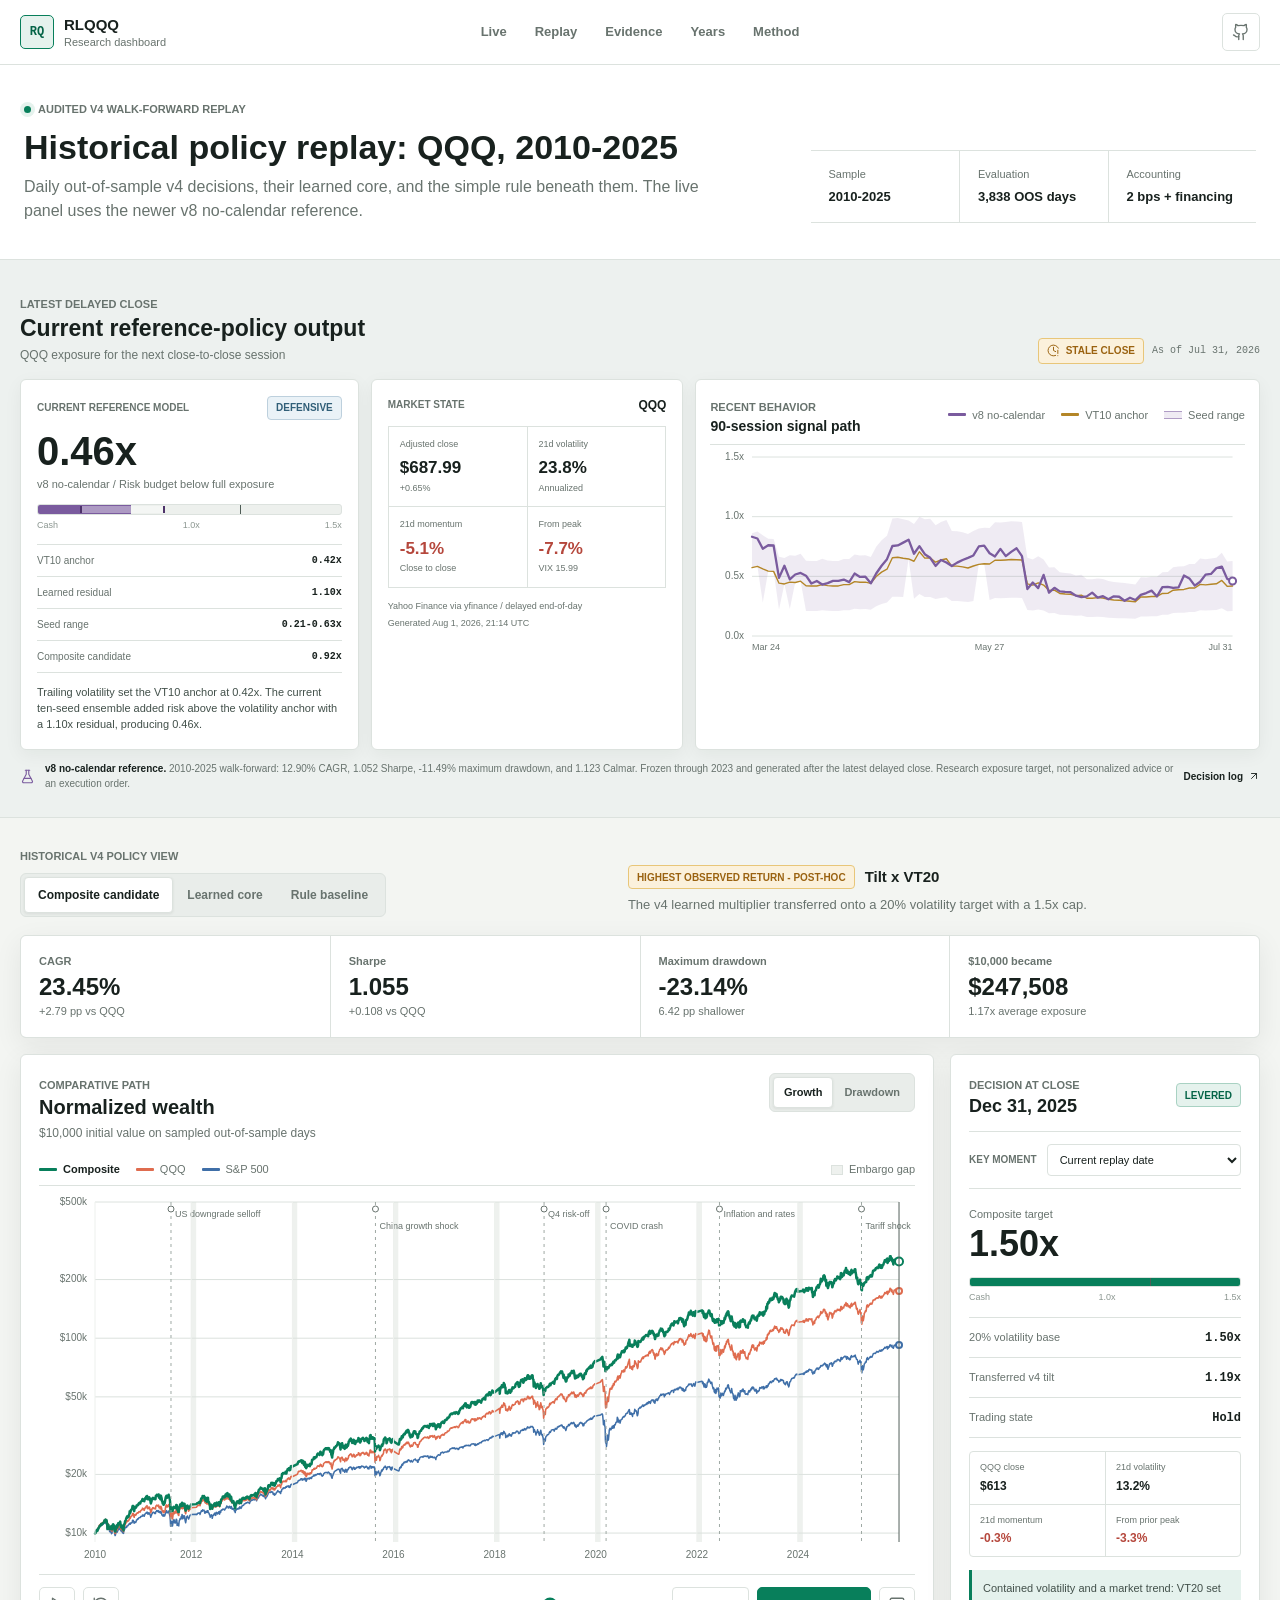
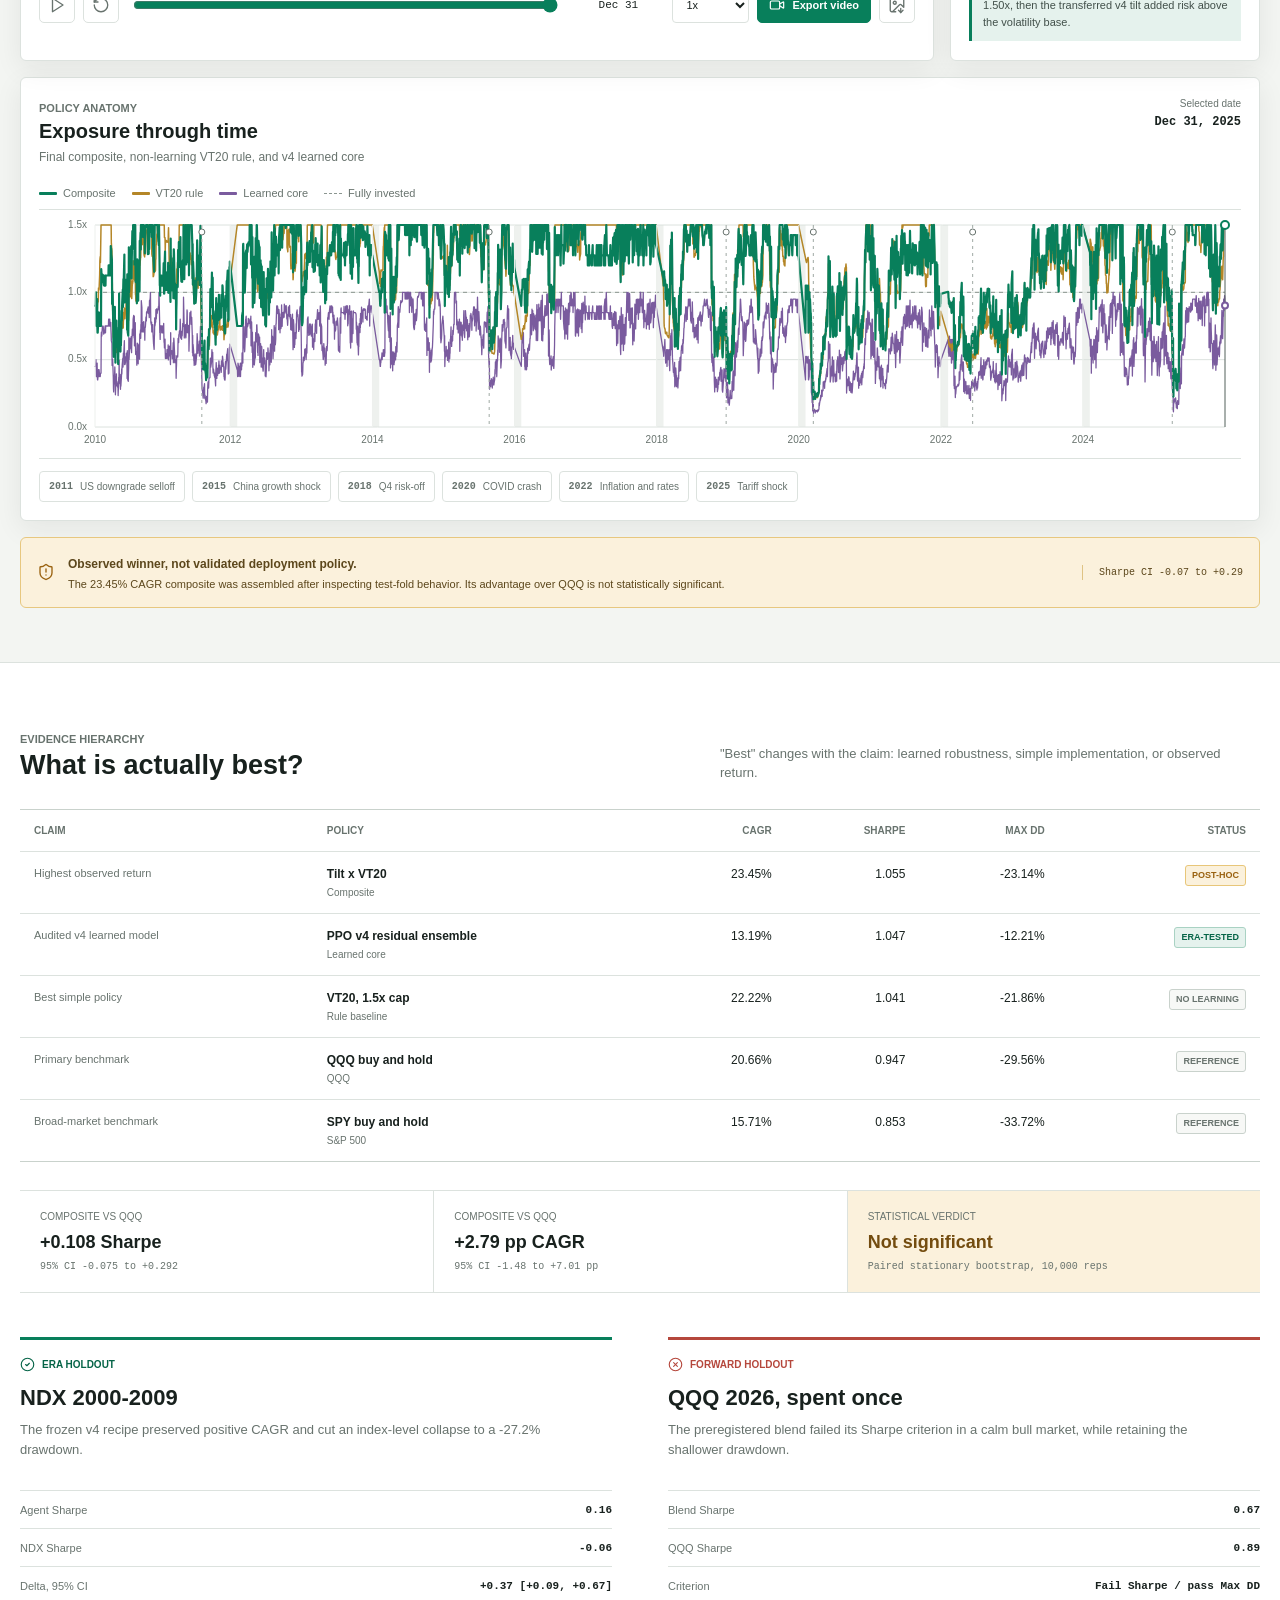
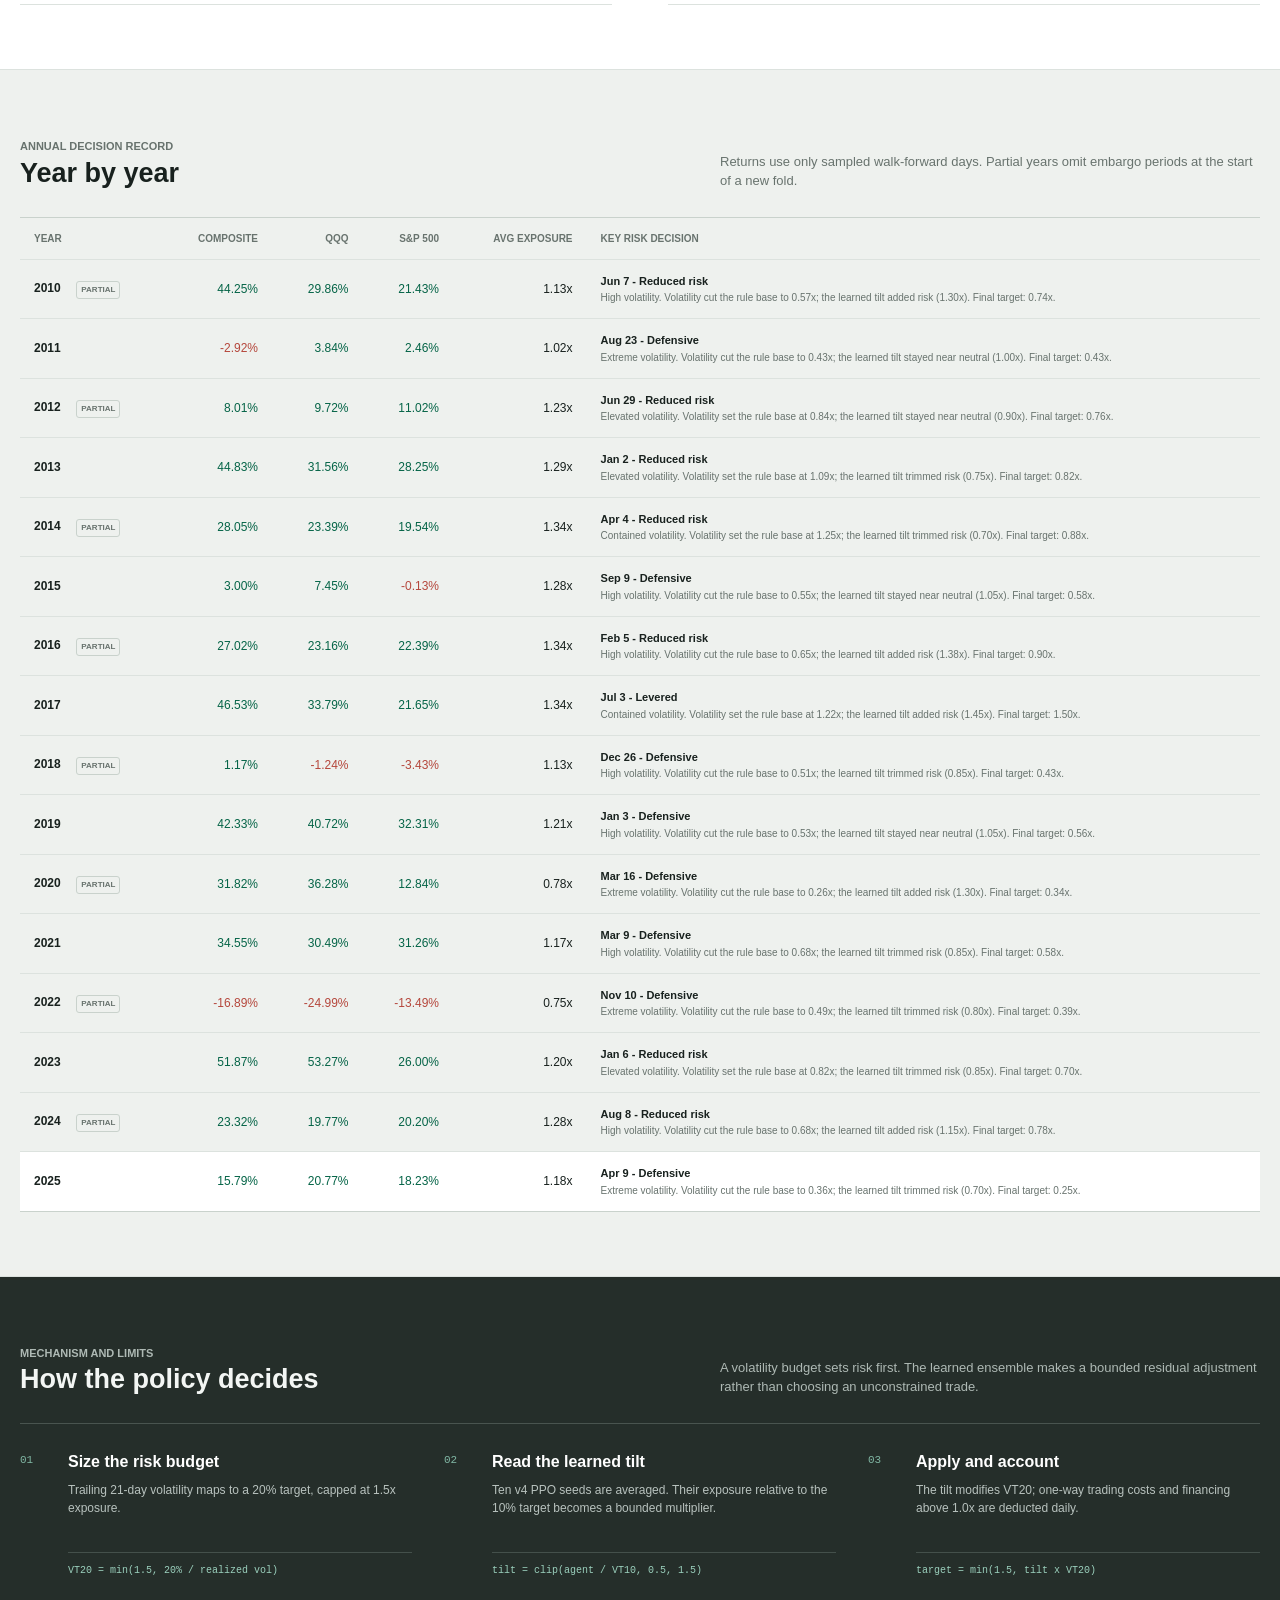
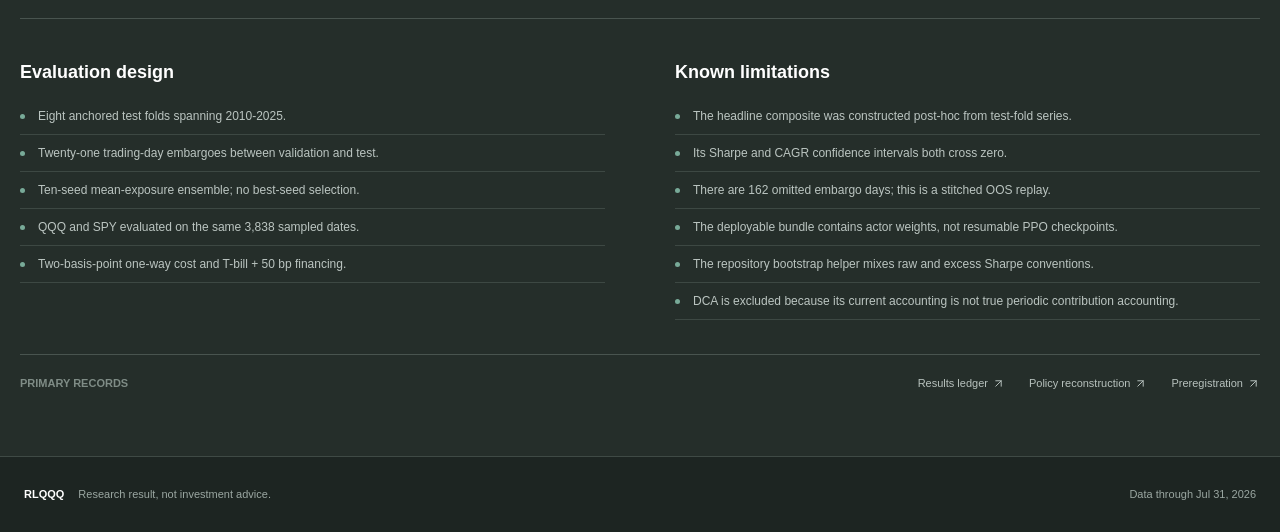
==== commit 8617d6da: "Deploy v8 no-calendar live policy" ====
--- a/docs/index.html
+++ b/docs/index.html
@@ -51,12 +51,13 @@
         <div class="overview-copy">
           <div class="eyebrow">
             <span class="status-dot" aria-hidden="true"></span>
-            Embargoed walk-forward replay
-          </div>
-          <h1 id="page-title">Policy replay: QQQ, 2010-2025</h1>
+            Audited v4 walk-forward replay
+          </div>
+          <h1 id="page-title">Historical policy replay: QQQ, 2010-2025</h1>
           <p>
-            Daily out-of-sample decisions from the strongest observed policy,
-            its learned core, and the simple rule beneath it.
+            Daily out-of-sample v4 decisions, their learned core, and the
+            simple rule beneath them. The live panel uses the newer v8
+            no-calendar reference.
           </p>
         </div>
         <div class="overview-facts" aria-label="Evaluation facts">
@@ -80,7 +81,7 @@
           <div class="live-heading">
             <div>
               <span class="section-kicker">Latest delayed close</span>
-              <h2 id="live-title">Current frozen-policy output</h2>
+              <h2 id="live-title">Current reference-policy output</h2>
               <p>QQQ exposure for the next close-to-close session</p>
             </div>
             <div class="live-freshness">
@@ -95,12 +96,12 @@
           <div class="live-grid" id="live-grid" aria-busy="true">
             <article class="live-signal-panel">
               <div class="live-panel-label">
-                <span>Best robust model</span>
+                <span>Current reference model</span>
                 <span class="stance-badge is-defensive" id="live-stance">--</span>
               </div>
               <div class="live-target">
                 <strong id="live-learned-target">--</strong>
-                <span id="live-posture">Frozen v4 ensemble</span>
+                <span id="live-posture">v8 no-calendar ensemble</span>
               </div>
               <div
                 class="live-gauge"
@@ -135,7 +136,7 @@
                 </div>
               </dl>
               <p class="live-explanation" id="live-explanation">
-                Loading the latest frozen-policy decision.
+                Loading the latest reference-policy decision.
               </p>
             </article>
 
@@ -179,7 +180,7 @@
                   <h3>90-session signal path</h3>
                 </div>
                 <div class="chart-legend" aria-label="Live signal chart series">
-                  <span><i class="legend-swatch learned-swatch"></i>Frozen v4</span>
+                  <span><i class="legend-swatch learned-swatch"></i>v8 no-calendar</span>
                   <span><i class="legend-swatch rule-swatch"></i>VT10 anchor</span>
                   <span><i class="range-swatch"></i>Seed range</span>
                 </div>
@@ -200,10 +201,11 @@
           <aside class="live-disclosure" aria-label="Live signal limitations">
             <i data-lucide="flask-conical" aria-hidden="true"></i>
             <p>
-              <strong>Forward research signal.</strong>
-              Frozen through 2023, generated after the latest delayed close.
-              It is an exposure target, not personalized investment advice or
-              an execution order.
+              <strong>v8 no-calendar reference.</strong>
+              2010-2025 walk-forward: 12.90% CAGR, 1.052 Sharpe, -11.49%
+              maximum drawdown, and 1.123 Calmar. Frozen through 2023 and
+              generated after the latest delayed close. Research exposure
+              target, not personalized advice or an execution order.
             </p>
             <a
               href="https://github.com/linjiw/rlqqq/blob/master/results/forward_log.csv"
@@ -217,7 +219,7 @@
       <div class="dashboard-width">
         <section class="policy-toolbar" aria-label="Policy selection">
           <div>
-            <span class="field-label">Policy view</span>
+            <span class="field-label">Historical v4 policy view</span>
             <div class="segmented-control" role="group" aria-label="Policy view">
               <button
                 class="segment is-active"
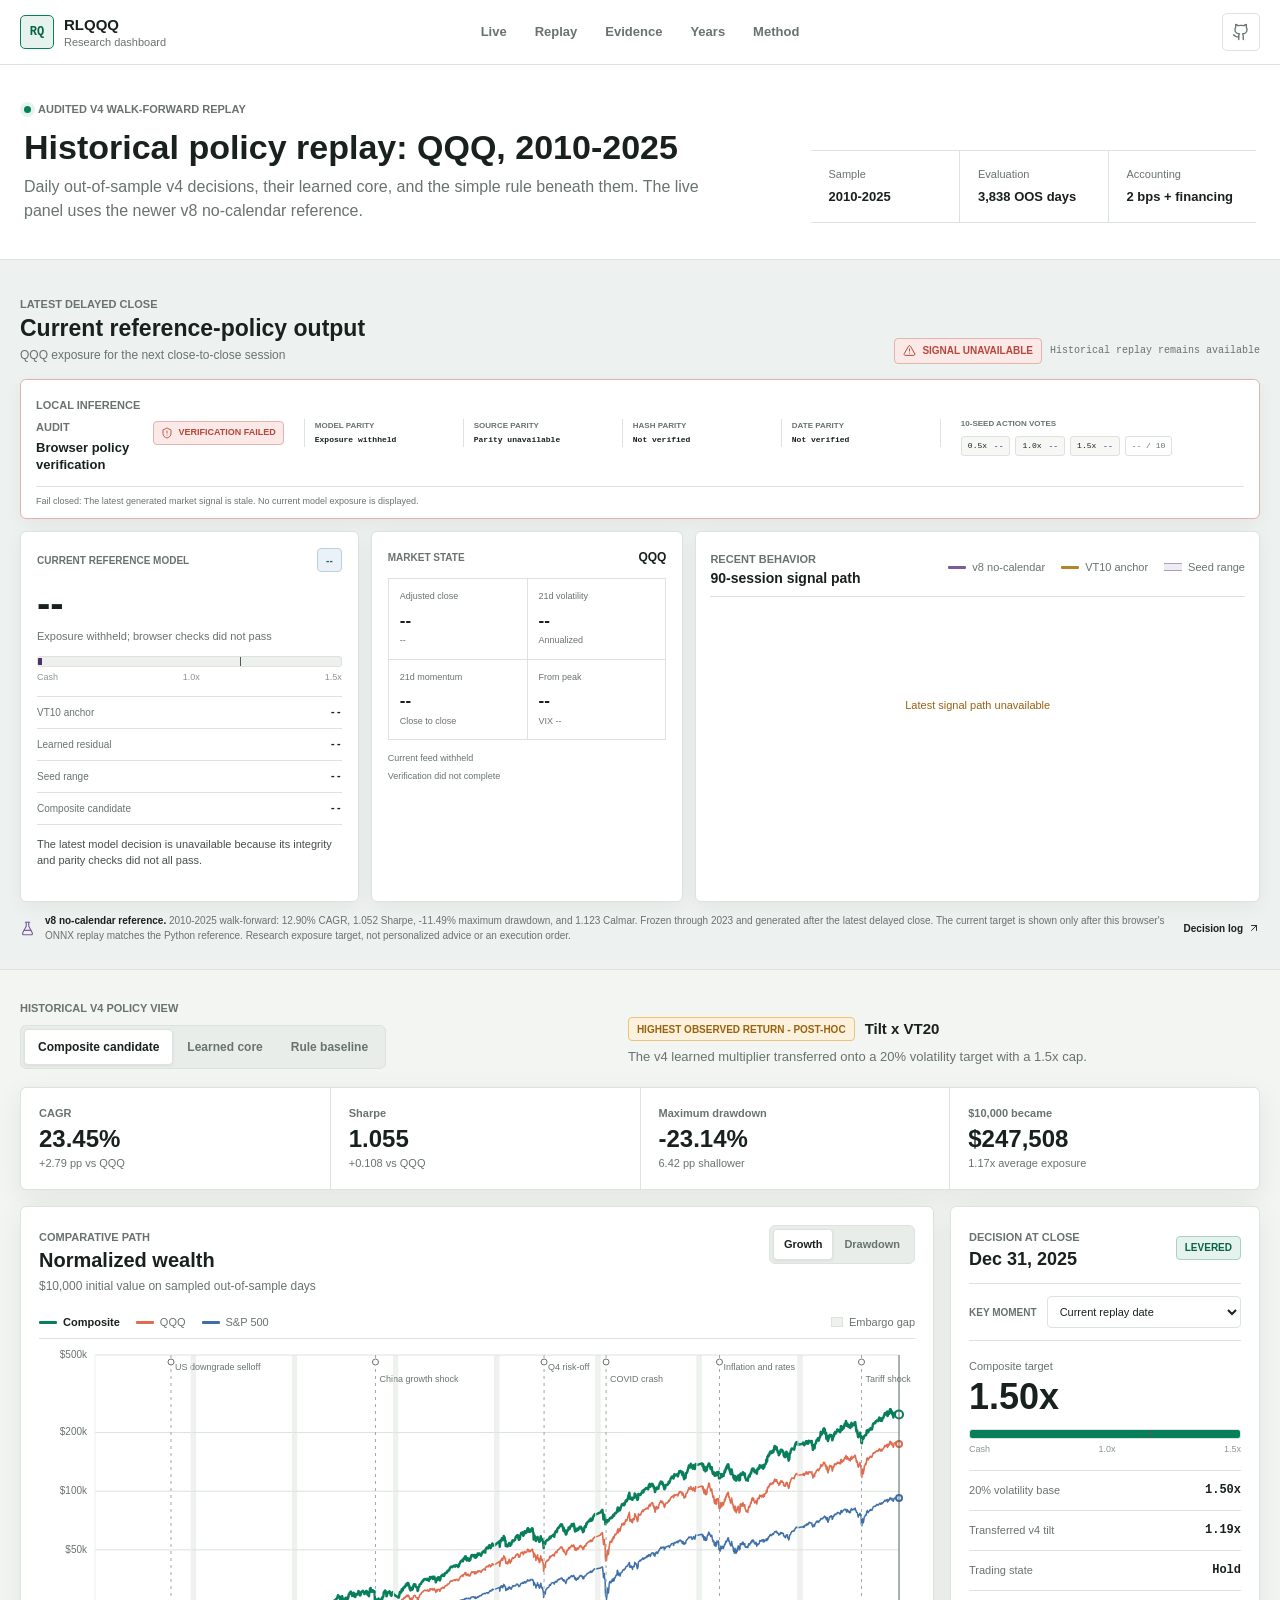
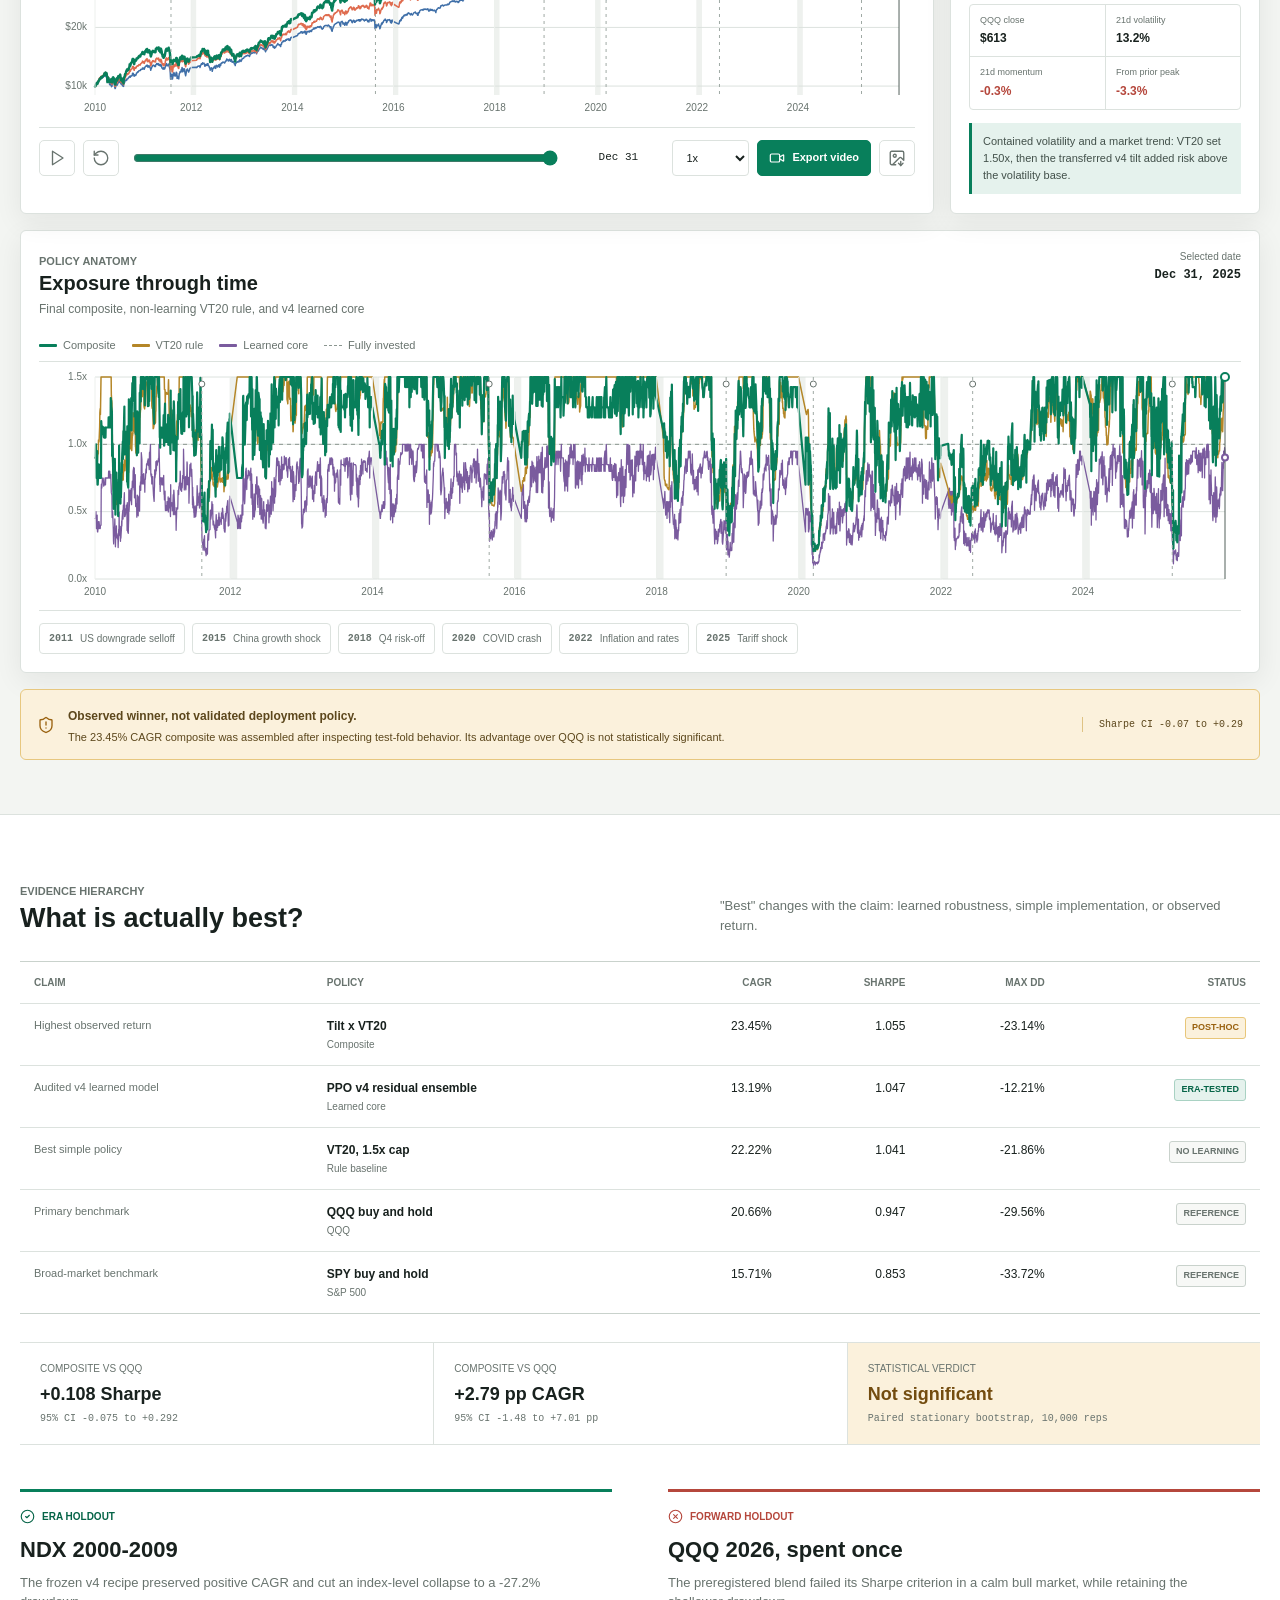
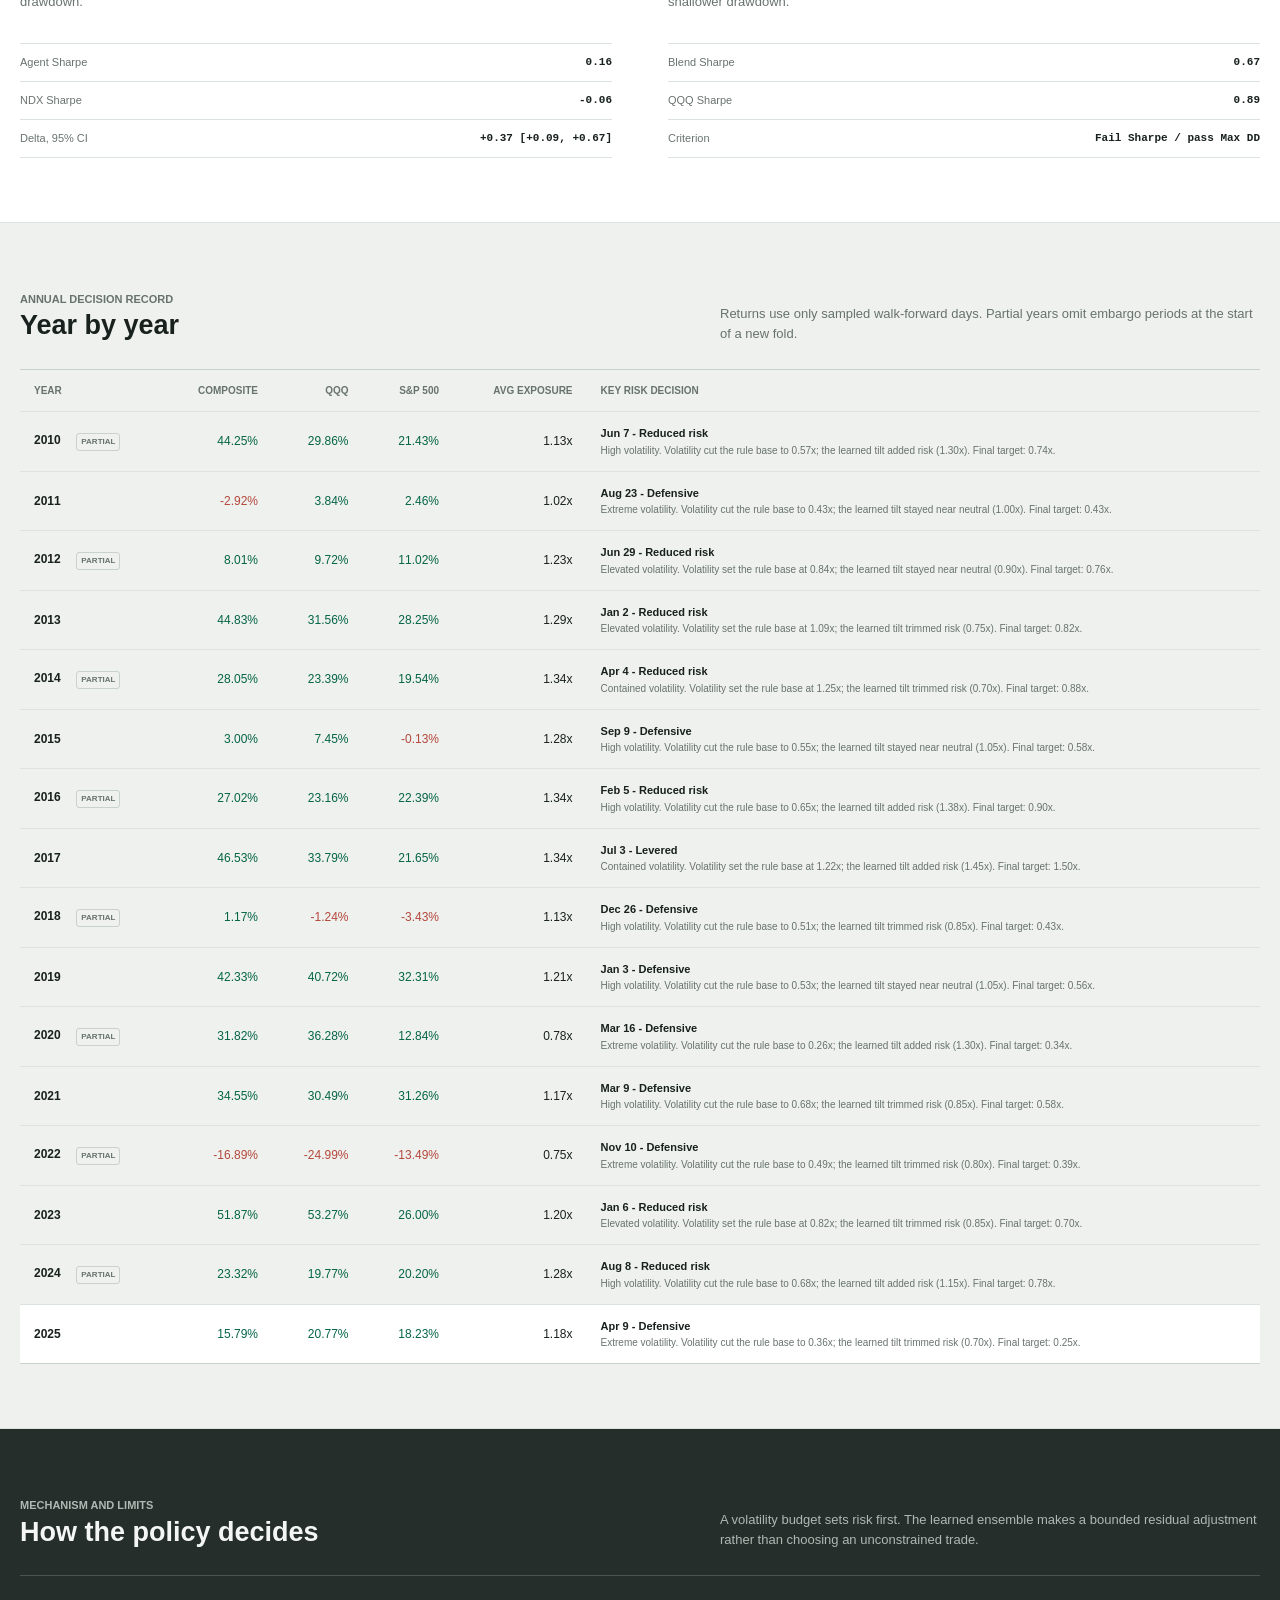
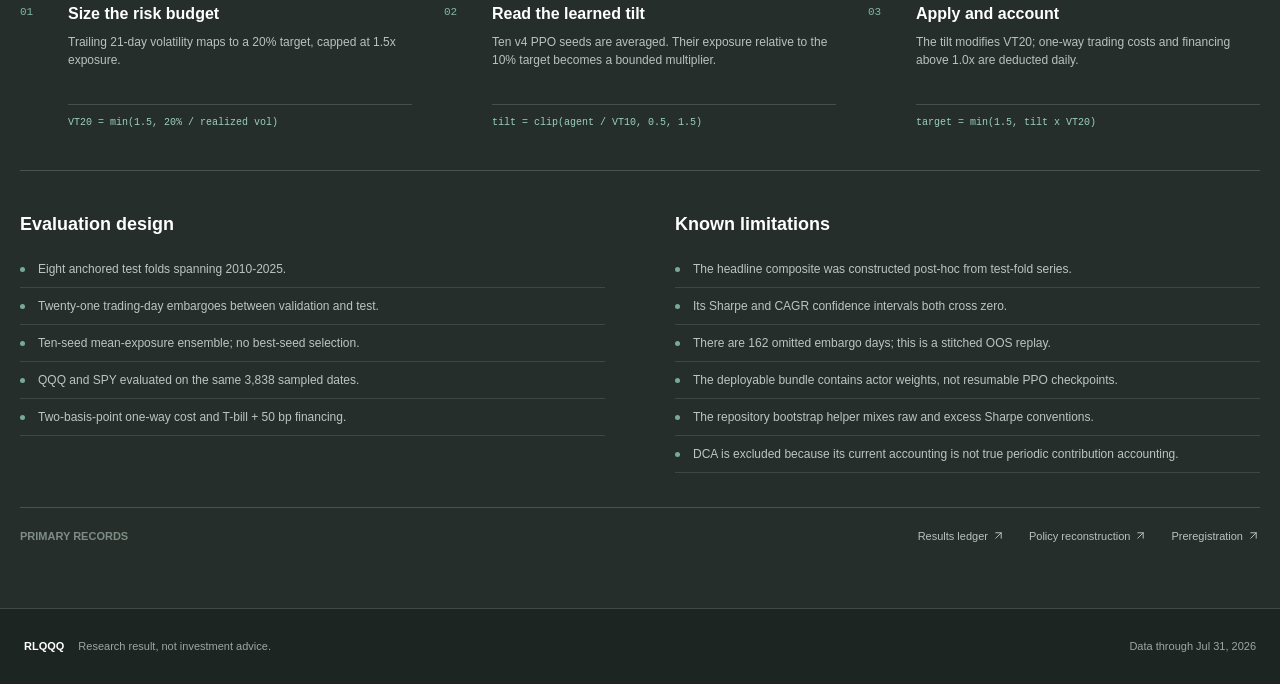
==== commit 1da2c658: "Deploy browser ONNX policy inference" ====
--- a/docs/index.html
+++ b/docs/index.html
@@ -87,11 +87,68 @@
             <div class="live-freshness">
               <span class="live-status is-loading" id="live-status">
                 <i data-lucide="loader-circle" aria-hidden="true"></i>
-                Loading signal
+                Verifying ONNX
               </span>
               <time id="live-as-of">Awaiting market data</time>
             </div>
           </div>
+
+          <section
+            class="browser-verification is-loading"
+            id="browser-verification"
+            aria-labelledby="browser-verification-title"
+            aria-busy="true"
+          >
+            <div class="browser-verification-heading">
+              <div>
+                <span class="section-kicker">Local inference audit</span>
+                <h3 id="browser-verification-title">Browser policy verification</h3>
+              </div>
+              <strong
+                class="browser-verification-status"
+                id="browser-verification-status"
+                role="status"
+                aria-live="polite"
+              >
+                <i data-lucide="loader-circle" aria-hidden="true"></i>
+                Verifying ONNX
+              </strong>
+            </div>
+
+            <dl class="browser-parity" aria-label="Model parity checks">
+              <div>
+                <dt>Model parity</dt>
+                <dd id="verification-model">Checking version</dd>
+              </div>
+              <div>
+                <dt>Source parity</dt>
+                <dd id="verification-source">Checking Python replay</dd>
+              </div>
+              <div>
+                <dt>Hash parity</dt>
+                <dd id="verification-hash">Checking artifacts</dd>
+              </div>
+              <div>
+                <dt>Date parity</dt>
+                <dd id="verification-date">Checking latest session</dd>
+              </div>
+            </dl>
+
+            <div class="browser-votes" aria-label="Ten-seed action vote counts">
+              <span>10-seed action votes</span>
+              <div>
+                <span>0.5x <strong id="verification-vote-low">--</strong></span>
+                <span>1.0x <strong id="verification-vote-middle">--</strong></span>
+                <span>1.5x <strong id="verification-vote-high">--</strong></span>
+                <span class="browser-vote-total" id="verification-vote-total">-- / 10</span>
+              </div>
+            </div>
+
+            <p class="browser-verification-detail" id="browser-verification-detail">
+              Loading the frozen model and replaying its Python reference in this browser.
+              Current exposure remains withheld until every check passes.
+            </p>
+          </section>
 
           <div class="live-grid" id="live-grid" aria-busy="true">
             <article class="live-signal-panel">
@@ -101,10 +158,11 @@
               </div>
               <div class="live-target">
                 <strong id="live-learned-target">--</strong>
-                <span id="live-posture">v8 no-calendar ensemble</span>
+                <span id="live-posture">Exposure withheld pending verification</span>
               </div>
               <div
                 class="live-gauge"
+                id="live-gauge"
                 role="img"
                 aria-label="Current learned exposure on a zero to one point five times scale"
               >
@@ -136,7 +194,7 @@
                 </div>
               </dl>
               <p class="live-explanation" id="live-explanation">
-                Loading the latest reference-policy decision.
+                Browser verification must pass before the current exposure is shown.
               </p>
             </article>
 
@@ -204,8 +262,10 @@
               <strong>v8 no-calendar reference.</strong>
               2010-2025 walk-forward: 12.90% CAGR, 1.052 Sharpe, -11.49%
               maximum drawdown, and 1.123 Calmar. Frozen through 2023 and
-              generated after the latest delayed close. Research exposure
-              target, not personalized advice or an execution order.
+              generated after the latest delayed close. The current target is
+              shown only after this browser's ONNX replay matches the Python
+              reference. Research exposure target, not personalized advice or
+              an execution order.
             </p>
             <a
               href="https://github.com/linjiw/rlqqq/blob/master/results/forward_log.csv"
--- a/docs/assets/dashboard.css
+++ b/docs/assets/dashboard.css
@@ -454,6 +454,160 @@
   }
 }
 
+.browser-verification {
+  display: grid;
+  grid-template-columns: minmax(210px, 0.7fr) minmax(0, 1.8fr) minmax(280px, 0.8fr);
+  gap: 12px 20px;
+  align-items: center;
+  margin-bottom: 12px;
+  padding: 13px 15px 11px;
+  border: 1px solid var(--border);
+  border-radius: var(--radius);
+  background: var(--surface);
+  box-shadow: 0 5px 18px rgb(22 34 29 / 5%);
+}
+
+.browser-verification.is-verified {
+  border-color: #b7d8cc;
+}
+
+.browser-verification.is-failed {
+  border-color: #e2b4ad;
+}
+
+.browser-verification-heading {
+  display: flex;
+  gap: 10px;
+  align-items: center;
+  justify-content: space-between;
+  min-width: 0;
+}
+
+.browser-verification-heading h3 {
+  margin: 2px 0 0;
+  font-size: 13px;
+}
+
+.browser-verification-status {
+  display: inline-flex;
+  flex: 0 0 auto;
+  gap: 5px;
+  align-items: center;
+  min-height: 24px;
+  padding: 3px 7px;
+  border: 1px solid #d9c78f;
+  border-radius: 4px;
+  color: var(--warning);
+  background: var(--warning-soft);
+  font-size: 9px;
+  font-weight: 760;
+  text-transform: uppercase;
+  white-space: nowrap;
+}
+
+.browser-verification-status svg {
+  width: 12px;
+  height: 12px;
+}
+
+.browser-verification.is-loading .browser-verification-status svg {
+  animation: live-spin 900ms linear infinite;
+}
+
+.browser-verification.is-verified .browser-verification-status {
+  border-color: #a9d2c3;
+  color: var(--policy-dark);
+  background: var(--policy-soft);
+}
+
+.browser-verification.is-failed .browser-verification-status {
+  border-color: #e2b4ad;
+  color: var(--danger);
+  background: var(--danger-soft);
+}
+
+.browser-parity {
+  display: grid;
+  grid-template-columns: repeat(4, minmax(0, 1fr));
+  min-width: 0;
+  margin: 0;
+  border-left: 1px solid var(--border);
+}
+
+.browser-parity > div {
+  min-width: 0;
+  padding: 1px 10px;
+  border-right: 1px solid var(--border);
+}
+
+.browser-parity dt,
+.browser-parity dd {
+  overflow-wrap: anywhere;
+}
+
+.browser-parity dt {
+  color: var(--muted);
+  font-size: 8px;
+  font-weight: 710;
+  text-transform: uppercase;
+}
+
+.browser-parity dd {
+  margin: 3px 0 0;
+  font-family: var(--mono);
+  font-size: 8px;
+  font-weight: 650;
+  line-height: 1.35;
+}
+
+.browser-votes {
+  min-width: 0;
+}
+
+.browser-votes > span {
+  color: var(--muted);
+  font-size: 8px;
+  font-weight: 710;
+  text-transform: uppercase;
+}
+
+.browser-votes > div {
+  display: flex;
+  flex-wrap: wrap;
+  gap: 5px;
+  margin-top: 4px;
+}
+
+.browser-votes > div > span {
+  padding: 3px 6px;
+  border: 1px solid var(--border);
+  border-radius: 3px;
+  background: var(--surface-soft);
+  font-family: var(--mono);
+  font-size: 8px;
+  white-space: nowrap;
+}
+
+.browser-votes strong {
+  margin-left: 2px;
+  color: var(--learned);
+}
+
+.browser-votes .browser-vote-total {
+  color: var(--muted);
+  background: transparent;
+}
+
+.browser-verification-detail {
+  grid-column: 1 / -1;
+  margin: 0;
+  padding-top: 8px;
+  border-top: 1px solid var(--border);
+  color: var(--muted);
+  font-size: 9px;
+  line-height: 1.4;
+}
+
 .live-grid {
   display: grid;
   grid-template-columns:
@@ -1873,6 +2027,14 @@
     grid-template-columns: minmax(280px, 0.8fr) minmax(0, 1.2fr);
   }
 
+  .browser-verification {
+    grid-template-columns: minmax(220px, 0.7fr) minmax(0, 1.3fr);
+  }
+
+  .browser-votes {
+    grid-column: 1 / -1;
+  }
+
   .live-path-panel {
     grid-column: 1 / -1;
   }
@@ -1969,6 +2131,27 @@
     display: block;
   }
 
+  .browser-verification {
+    grid-template-columns: 1fr;
+    padding: 13px;
+  }
+
+  .browser-parity,
+  .browser-votes,
+  .browser-verification-detail {
+    grid-column: auto;
+  }
+
+  .browser-parity {
+    grid-template-columns: 1fr 1fr;
+    border-top: 1px solid var(--border);
+  }
+
+  .browser-parity > div {
+    padding: 8px 9px;
+    border-bottom: 1px solid var(--border);
+  }
+
   .live-freshness {
     flex-wrap: wrap;
     margin-top: 11px;
@@ -2211,6 +2394,18 @@
 
   .live-target strong {
     font-size: 34px;
+  }
+
+  .browser-verification-heading {
+    display: block;
+  }
+
+  .browser-verification-status {
+    margin-top: 8px;
+  }
+
+  .browser-parity {
+    grid-template-columns: 1fr;
   }
 
   .live-market-grid {
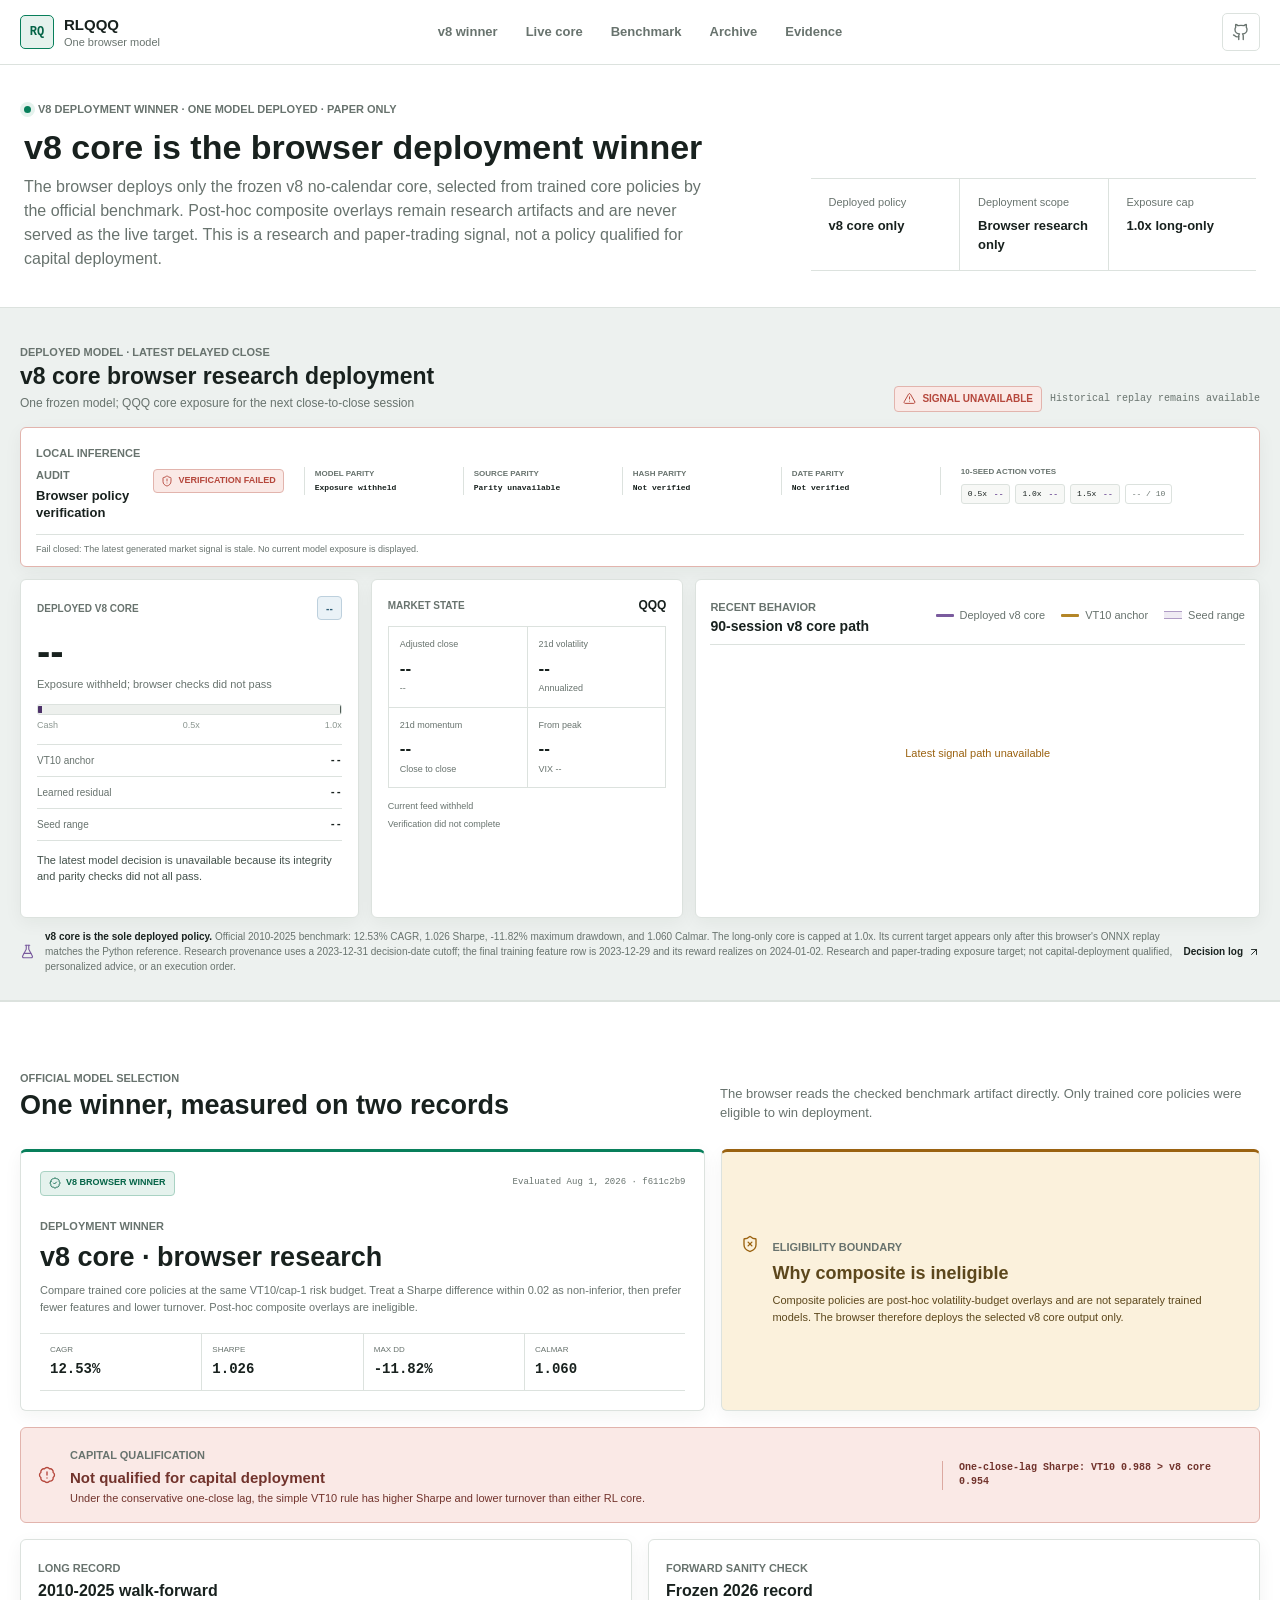
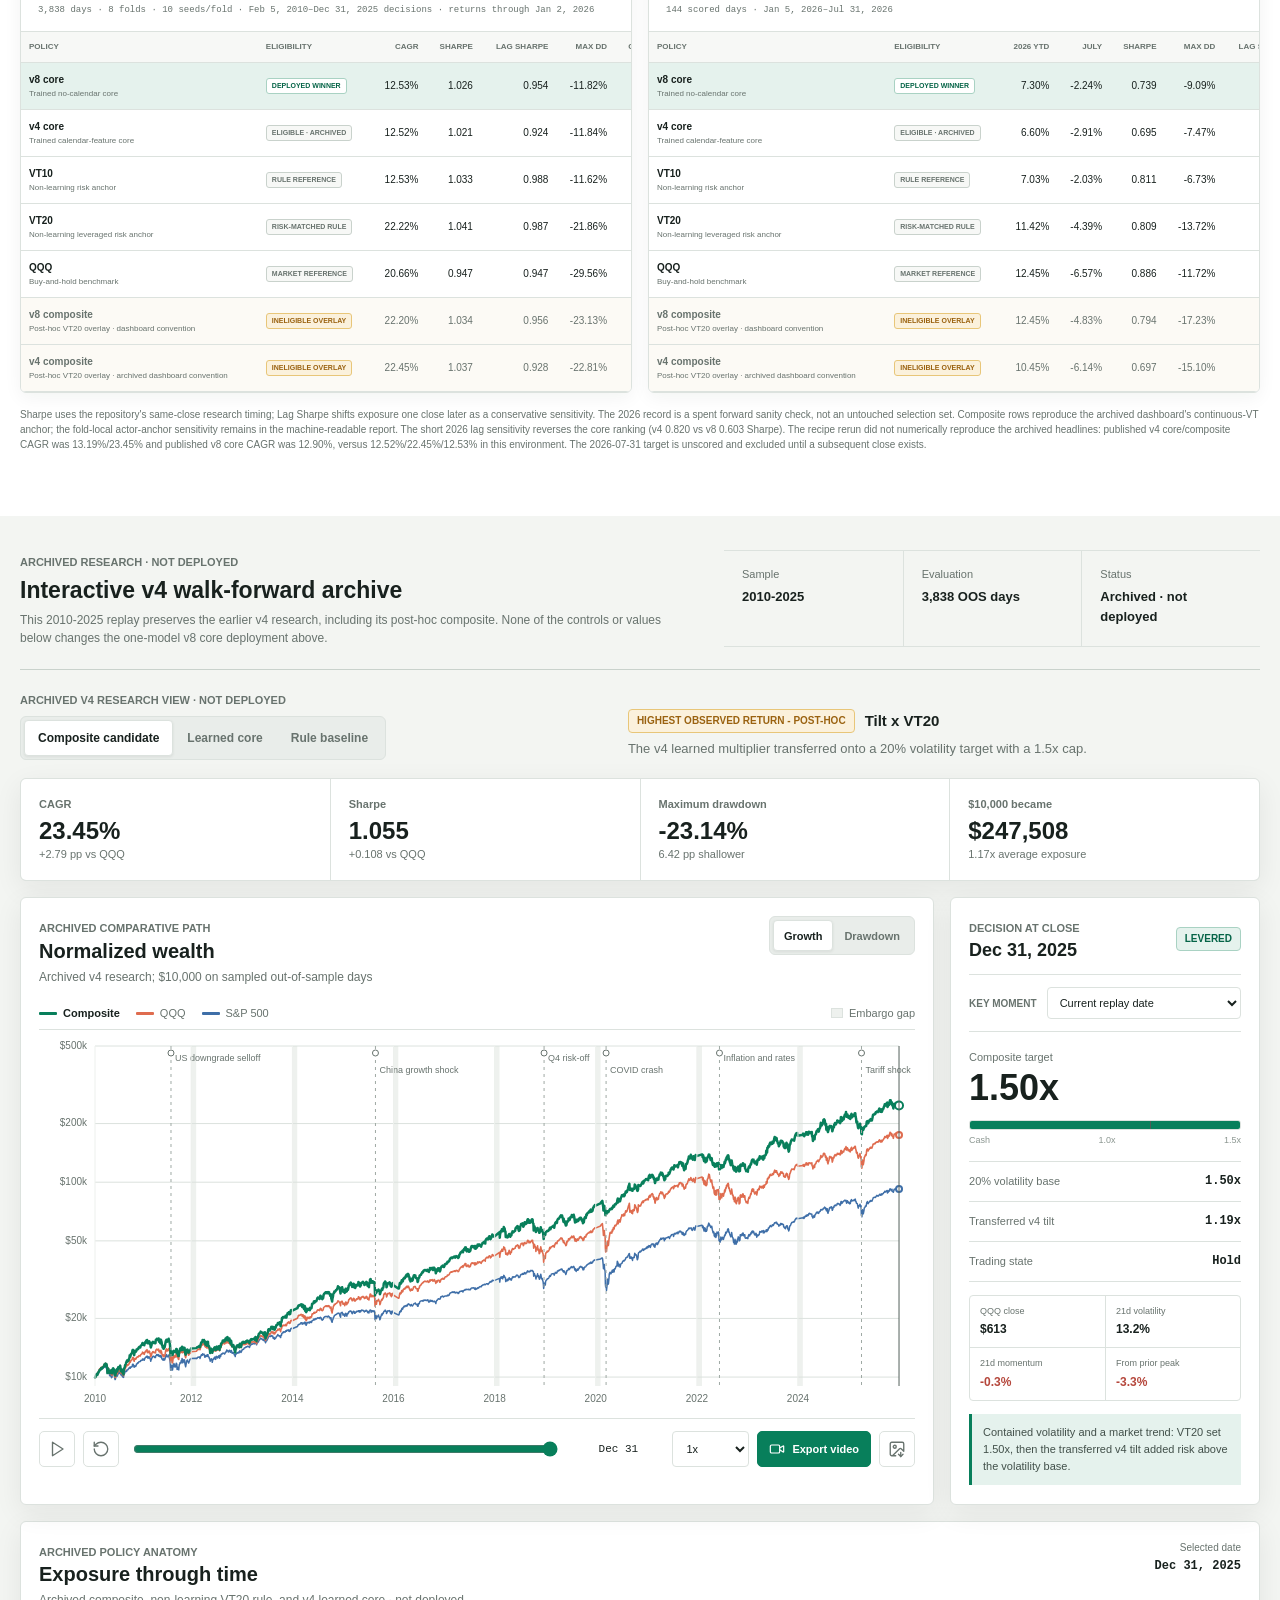
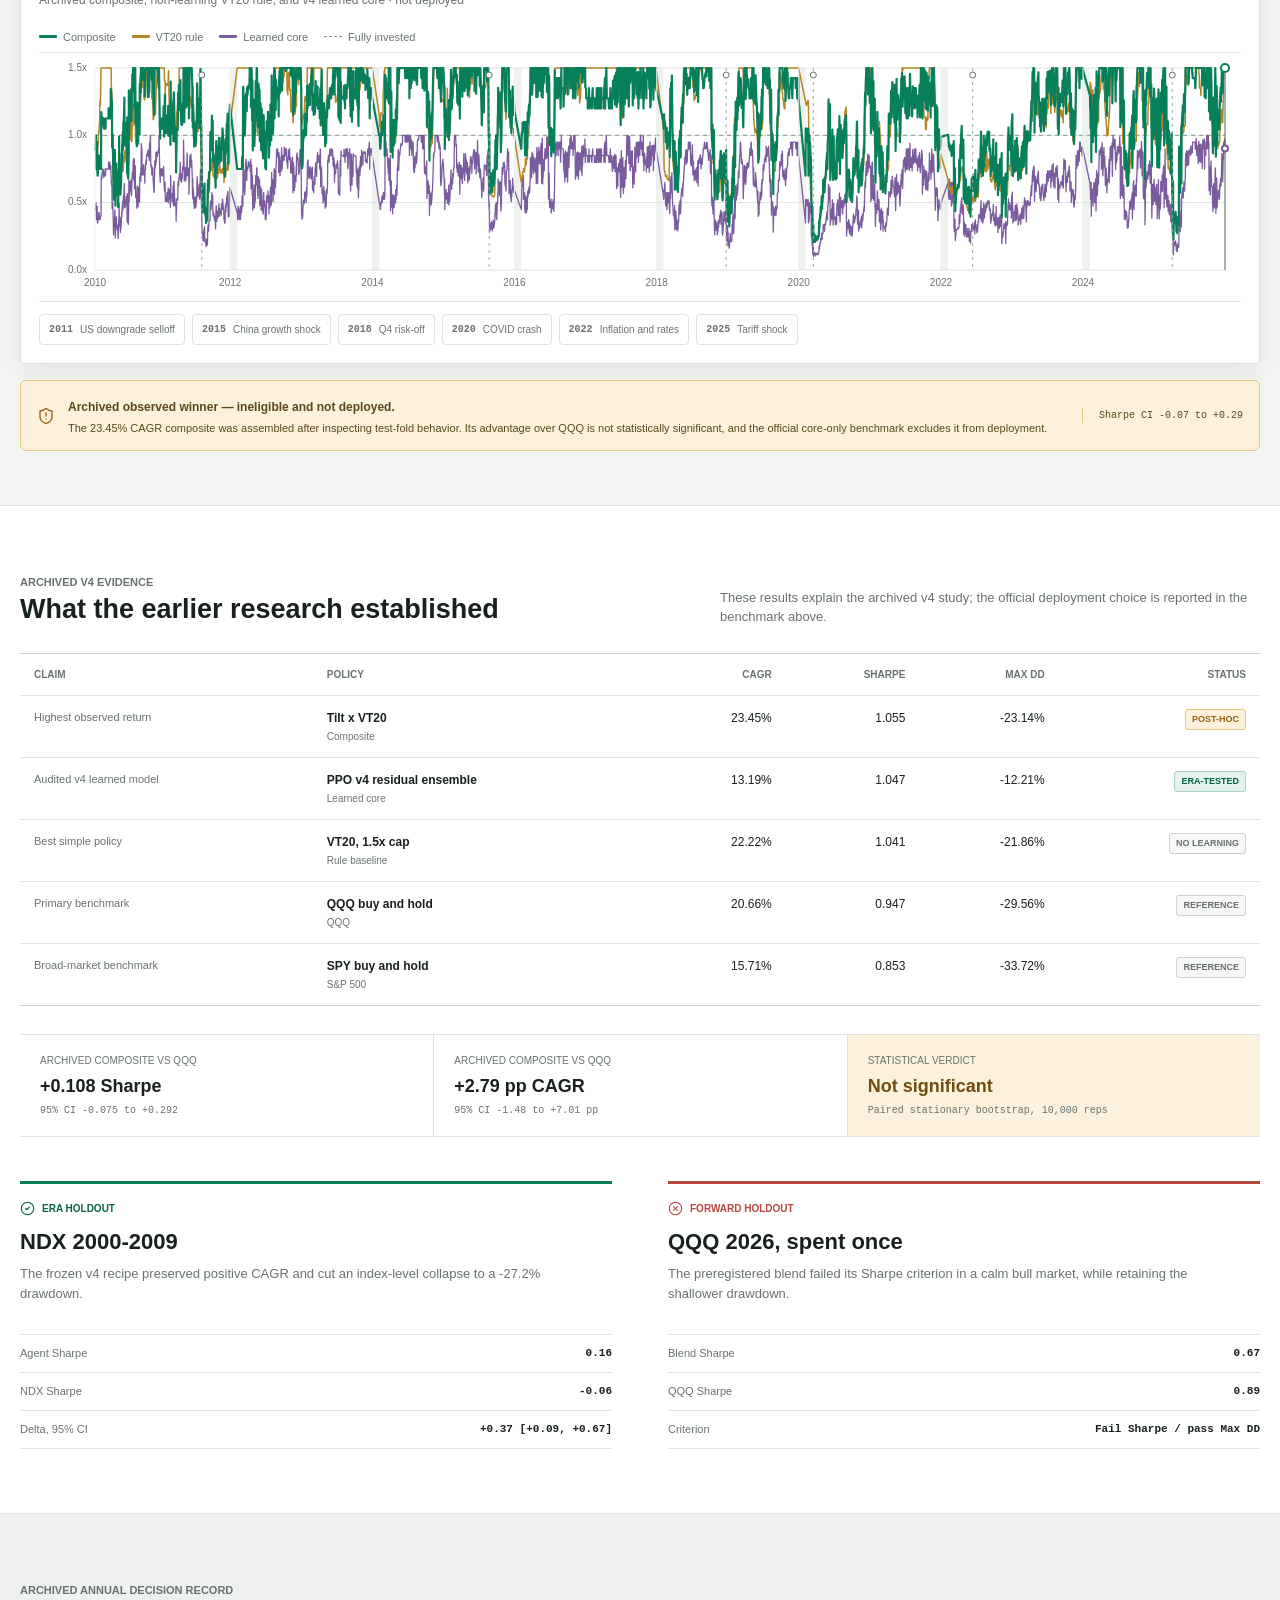
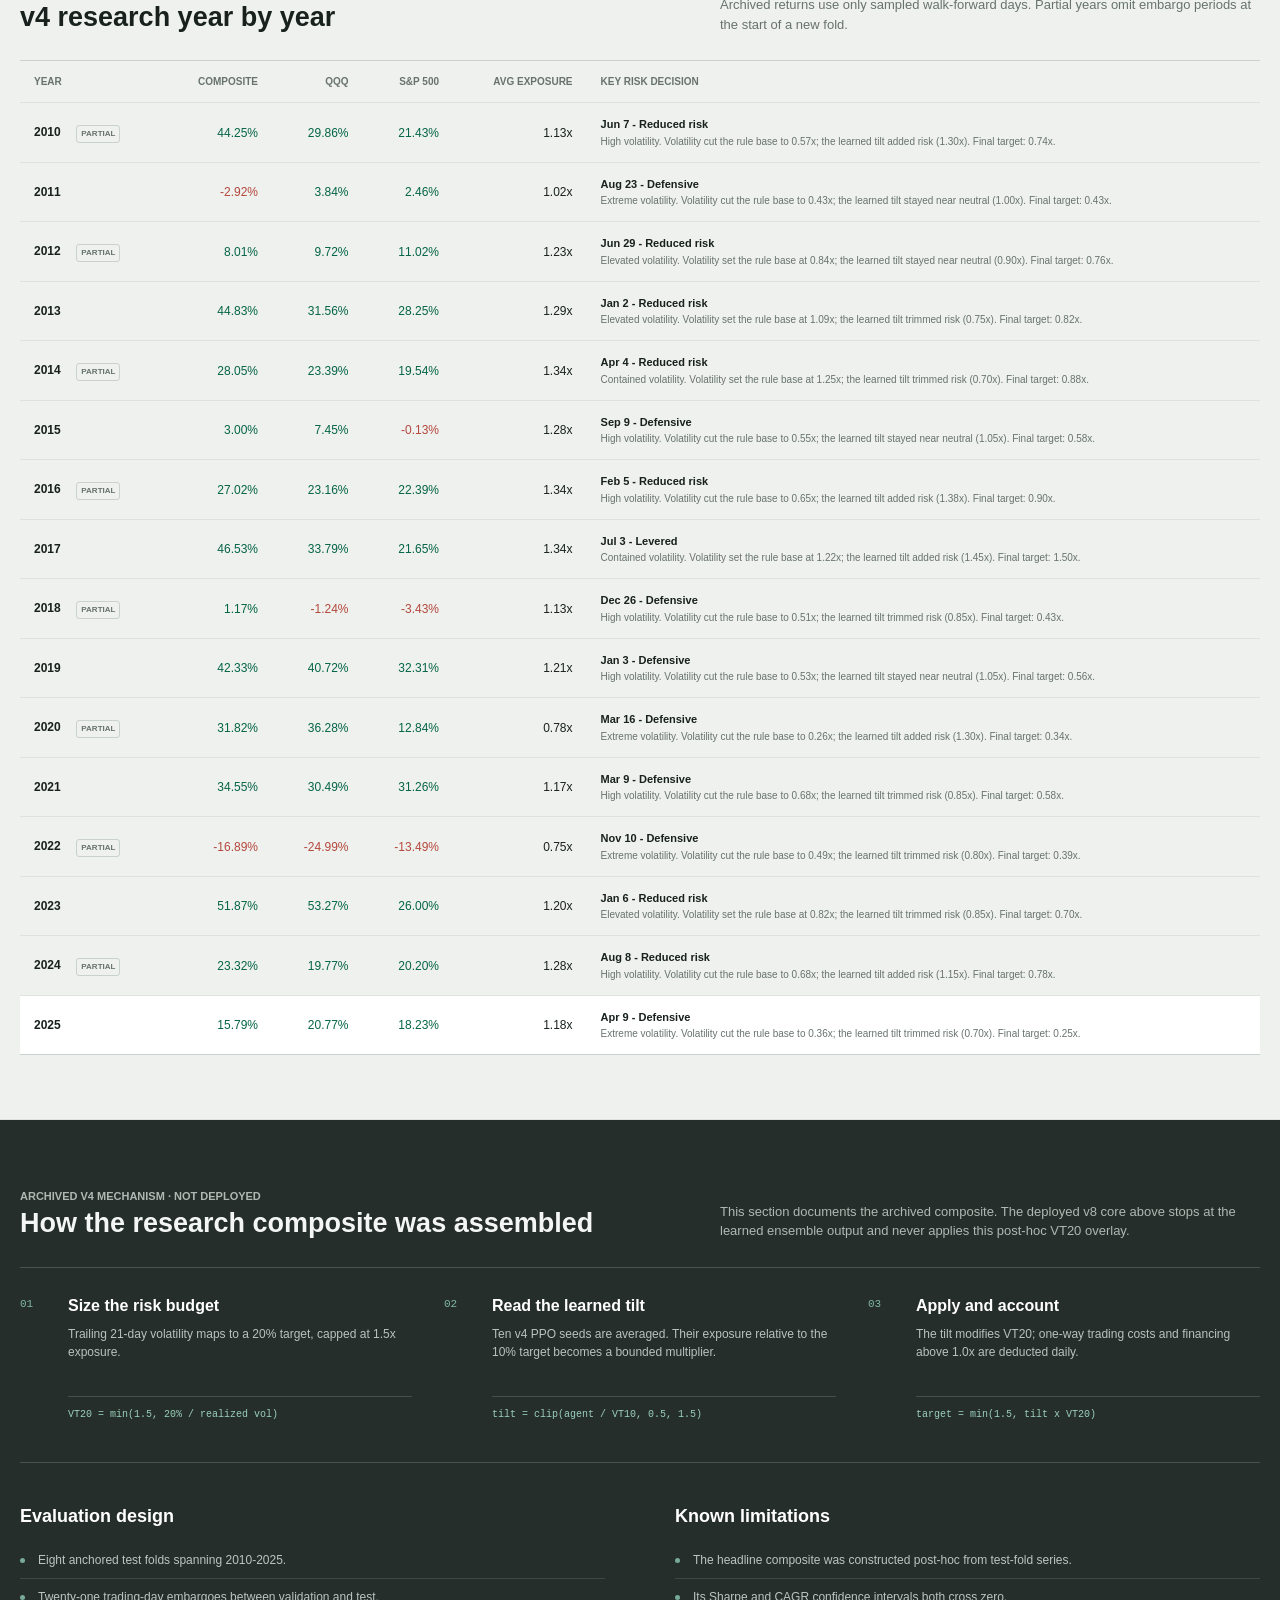
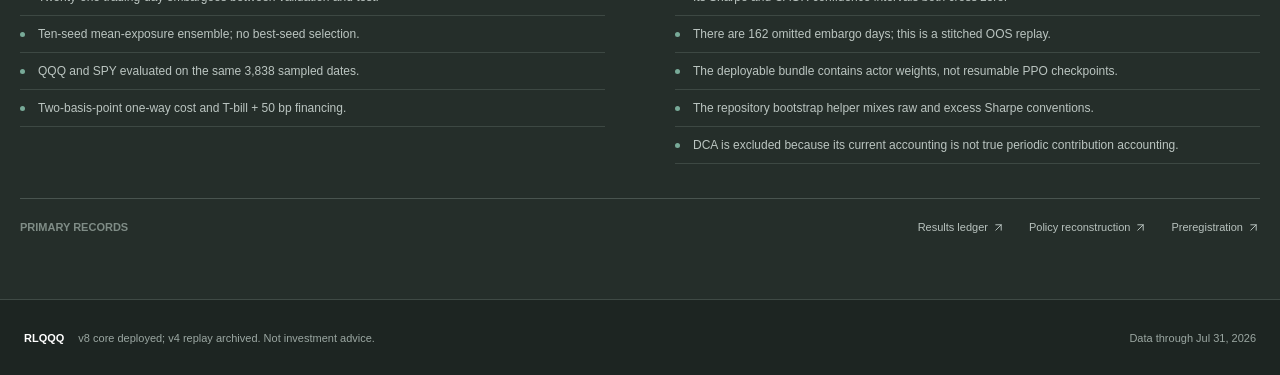
==== commit b8174cb3: "Benchmark v8 against v4 and deploy the winner" ====
--- a/docs/index.html
+++ b/docs/index.html
@@ -5,10 +5,10 @@
     <meta name="viewport" content="width=device-width, initial-scale=1">
     <meta
       name="description"
-      content="Interactive walk-forward replay of the RLQQQ policy, its learned decisions, and performance against QQQ and the S&P 500."
+      content="Verified browser deployment of the RLQQQ v8 core, its official model benchmark, and an archived v4 research replay."
     >
     <meta name="theme-color" content="#f4f6f3">
-    <title>RLQQQ Policy Replay</title>
+    <title>RLQQQ v8 Core Deployment</title>
     <link rel="icon" href="favicon.svg" type="image/svg+xml">
     <link rel="stylesheet" href="assets/dashboard.css">
     <script defer src="assets/lucide.min.js"></script>
@@ -19,20 +19,20 @@
 
     <header class="app-header">
       <div class="header-inner">
-        <a class="brand" href="#replay" aria-label="RLQQQ dashboard home">
+        <a class="brand" href="#deployment" aria-label="RLQQQ deployment dashboard home">
           <span class="brand-mark" aria-hidden="true">RQ</span>
           <span>
             <strong>RLQQQ</strong>
-            <small>Research dashboard</small>
+            <small>One browser model</small>
           </span>
         </a>
 
         <nav class="top-nav" aria-label="Dashboard sections">
-          <a href="#live">Live</a>
-          <a href="#replay">Replay</a>
+          <a href="#deployment">v8 winner</a>
+          <a href="#live">Live core</a>
+          <a href="#benchmark">Benchmark</a>
+          <a href="#replay">Archive</a>
           <a href="#evidence">Evidence</a>
-          <a href="#years">Years</a>
-          <a href="#methodology">Method</a>
         </nav>
 
         <a
@@ -47,31 +47,33 @@
     </header>
 
     <main id="main-content">
-      <section class="overview-band" id="replay" aria-labelledby="page-title">
+      <section class="overview-band" id="deployment" aria-labelledby="page-title">
         <div class="overview-copy">
           <div class="eyebrow">
             <span class="status-dot" aria-hidden="true"></span>
-            Audited v4 walk-forward replay
-          </div>
-          <h1 id="page-title">Historical policy replay: QQQ, 2010-2025</h1>
+            v8 deployment winner · one model deployed · paper only
+          </div>
+          <h1 id="page-title">v8 core is the browser deployment winner</h1>
           <p>
-            Daily out-of-sample v4 decisions, their learned core, and the
-            simple rule beneath them. The live panel uses the newer v8
-            no-calendar reference.
+            The browser deploys only the frozen v8 no-calendar core, selected
+            from trained core policies by the official benchmark. Post-hoc
+            composite overlays remain research artifacts and are never served
+            as the live target. This is a research and paper-trading signal,
+            not a policy qualified for capital deployment.
           </p>
         </div>
-        <div class="overview-facts" aria-label="Evaluation facts">
+        <div class="overview-facts" aria-label="Deployment facts">
           <div>
-            <span>Sample</span>
-            <strong id="sample-range">2010-2025</strong>
+            <span>Deployed policy</span>
+            <strong>v8 core only</strong>
           </div>
           <div>
-            <span>Evaluation</span>
-            <strong id="sample-days">3,838 OOS days</strong>
+            <span>Deployment scope</span>
+            <strong>Browser research only</strong>
           </div>
           <div>
-            <span>Accounting</span>
-            <strong>2 bps + financing</strong>
+            <span>Exposure cap</span>
+            <strong>1.0x long-only</strong>
           </div>
         </div>
       </section>
@@ -80,9 +82,9 @@
         <div class="content-width">
           <div class="live-heading">
             <div>
-              <span class="section-kicker">Latest delayed close</span>
-              <h2 id="live-title">Current reference-policy output</h2>
-              <p>QQQ exposure for the next close-to-close session</p>
+              <span class="section-kicker">Deployed model · latest delayed close</span>
+              <h2 id="live-title">v8 core browser research deployment</h2>
+              <p>One frozen model; QQQ core exposure for the next close-to-close session</p>
             </div>
             <div class="live-freshness">
               <span class="live-status is-loading" id="live-status">
@@ -153,7 +155,7 @@
           <div class="live-grid" id="live-grid" aria-busy="true">
             <article class="live-signal-panel">
               <div class="live-panel-label">
-                <span>Current reference model</span>
+                <span>Deployed v8 core</span>
                 <span class="stance-badge is-defensive" id="live-stance">--</span>
               </div>
               <div class="live-target">
@@ -164,7 +166,7 @@
                 class="live-gauge"
                 id="live-gauge"
                 role="img"
-                aria-label="Current learned exposure on a zero to one point five times scale"
+                aria-label="Current v8 core exposure on a zero to one times scale"
               >
                 <span id="live-gauge-fill"></span>
                 <i id="live-gauge-range"></i>
@@ -172,8 +174,8 @@
               </div>
               <div class="gauge-labels" aria-hidden="true">
                 <span>Cash</span>
+                <span>0.5x</span>
                 <span>1.0x</span>
-                <span>1.5x</span>
               </div>
               <dl class="live-decision-chain">
                 <div>
@@ -187,10 +189,6 @@
                 <div>
                   <dt>Seed range</dt>
                   <dd id="live-seed-range">--</dd>
-                </div>
-                <div>
-                  <dt>Composite candidate</dt>
-                  <dd id="live-composite">--</dd>
                 </div>
               </dl>
               <p class="live-explanation" id="live-explanation">
@@ -235,10 +233,10 @@
               <div class="live-path-heading">
                 <div>
                   <span class="section-kicker">Recent behavior</span>
-                  <h3>90-session signal path</h3>
+                  <h3>90-session v8 core path</h3>
                 </div>
                 <div class="chart-legend" aria-label="Live signal chart series">
-                  <span><i class="legend-swatch learned-swatch"></i>v8 no-calendar</span>
+                  <span><i class="legend-swatch learned-swatch"></i>Deployed v8 core</span>
                   <span><i class="legend-swatch rule-swatch"></i>VT10 anchor</span>
                   <span><i class="range-swatch"></i>Seed range</span>
                 </div>
@@ -247,7 +245,7 @@
                 <canvas
                   id="live-chart"
                   role="img"
-                  aria-label="Recent frozen model exposure, volatility anchor, and ensemble seed range"
+                  aria-label="Recent deployed v8 core exposure, volatility anchor, and ensemble seed range on a zero to one times scale"
                 ></canvas>
                 <div class="live-chart-message" id="live-chart-message" role="status">
                   Loading forward signal path
@@ -259,13 +257,15 @@
           <aside class="live-disclosure" aria-label="Live signal limitations">
             <i data-lucide="flask-conical" aria-hidden="true"></i>
             <p>
-              <strong>v8 no-calendar reference.</strong>
-              2010-2025 walk-forward: 12.90% CAGR, 1.052 Sharpe, -11.49%
-              maximum drawdown, and 1.123 Calmar. Frozen through 2023 and
-              generated after the latest delayed close. The current target is
-              shown only after this browser's ONNX replay matches the Python
-              reference. Research exposure target, not personalized advice or
-              an execution order.
+              <strong>v8 core is the sole deployed policy.</strong>
+              Official 2010-2025 benchmark: 12.53% CAGR, 1.026 Sharpe,
+              -11.82% maximum drawdown, and 1.060 Calmar. The long-only core is
+              capped at 1.0x. Its current target appears only after this
+              browser's ONNX replay matches the Python reference. Research
+              provenance uses a 2023-12-31 decision-date cutoff; the final
+              training feature row is 2023-12-29 and its reward realizes on
+              2024-01-02. Research and paper-trading exposure target; not capital-deployment
+              qualified, personalized advice, or an execution order.
             </p>
             <a
               href="https://github.com/linjiw/rlqqq/blob/master/results/forward_log.csv"
@@ -276,10 +276,166 @@
         </div>
       </section>
 
+      <section
+        class="content-band benchmark-band"
+        id="benchmark"
+        aria-labelledby="benchmark-title"
+        aria-busy="true"
+      >
+        <div class="content-width">
+          <div class="section-heading">
+            <div>
+              <span class="section-kicker">Official model selection</span>
+              <h2 id="benchmark-title">One winner, measured on two records</h2>
+            </div>
+            <p>
+              The browser reads the checked benchmark artifact directly. Only
+              trained core policies were eligible to win deployment.
+            </p>
+          </div>
+
+          <div class="benchmark-summary">
+            <article class="benchmark-winner-card">
+              <div class="benchmark-card-heading">
+                <span class="benchmark-status is-loading" id="benchmark-status" role="status">
+                  <i data-lucide="loader-circle" aria-hidden="true"></i>
+                  Loading benchmark
+                </span>
+                <span id="benchmark-evaluated">Evaluation pending</span>
+              </div>
+              <span class="section-kicker">Deployment winner</span>
+              <h3 id="benchmark-winner">v8 core</h3>
+              <p id="benchmark-rule">
+                Loading the official selection rule from the benchmark artifact.
+              </p>
+              <dl class="benchmark-winner-metrics">
+                <div><dt>CAGR</dt><dd id="benchmark-winner-cagr">--</dd></div>
+                <div><dt>Sharpe</dt><dd id="benchmark-winner-sharpe">--</dd></div>
+                <div><dt>Max DD</dt><dd id="benchmark-winner-drawdown">--</dd></div>
+                <div><dt>Calmar</dt><dd id="benchmark-winner-calmar">--</dd></div>
+              </dl>
+            </article>
+
+            <aside class="benchmark-ineligible" aria-labelledby="benchmark-ineligible-title">
+              <i data-lucide="shield-x" aria-hidden="true"></i>
+              <div>
+                <span class="section-kicker">Eligibility boundary</span>
+                <h3 id="benchmark-ineligible-title">Why composite is ineligible</h3>
+                <p id="benchmark-ineligible-copy">
+                  Composite policies are post-hoc volatility-budget overlays,
+                  not separately trained models. They remain visible only in
+                  archived research and cannot become the deployed target.
+                </p>
+              </div>
+            </aside>
+          </div>
+
+          <aside class="capital-qualification" aria-labelledby="capital-qualification-title">
+            <i data-lucide="badge-alert" aria-hidden="true"></i>
+            <div>
+              <span class="section-kicker">Capital qualification</span>
+              <h3 id="capital-qualification-title">Not qualified for capital deployment</h3>
+              <p id="benchmark-capital-reason">
+                Loading the conservative timing evidence from the official benchmark.
+              </p>
+            </div>
+            <strong id="benchmark-lag-verdict">One-close-lag check pending</strong>
+          </aside>
+
+          <div class="benchmark-tables">
+            <article class="benchmark-table-card">
+              <div>
+                <span class="section-kicker">Long record</span>
+                <h3>2010-2025 walk-forward</h3>
+                <p id="benchmark-historical-period">Loading period details</p>
+              </div>
+              <div class="benchmark-table-wrap">
+                <table class="benchmark-table">
+                  <caption class="sr-only">Official 2010 through 2025 policy benchmark</caption>
+                  <thead>
+                    <tr>
+                      <th scope="col">Policy</th>
+                      <th scope="col">Eligibility</th>
+                      <th scope="col">CAGR</th>
+                      <th scope="col">Sharpe</th>
+                      <th scope="col"><span class="sr-only">One-close-lag </span>Lag Sharpe</th>
+                      <th scope="col">Max DD</th>
+                      <th scope="col">Calmar</th>
+                    </tr>
+                  </thead>
+                  <tbody id="benchmark-historical-body">
+                    <tr><td colspan="7">Loading official benchmark</td></tr>
+                  </tbody>
+                </table>
+              </div>
+            </article>
+
+            <article class="benchmark-table-card">
+              <div>
+                <span class="section-kicker">Forward sanity check</span>
+                <h3>Frozen 2026 record</h3>
+                <p id="benchmark-forward-period">Loading period details</p>
+              </div>
+              <div class="benchmark-table-wrap">
+                <table class="benchmark-table">
+                  <caption class="sr-only">Official frozen 2026 policy benchmark</caption>
+                  <thead>
+                    <tr>
+                      <th scope="col">Policy</th>
+                      <th scope="col">Eligibility</th>
+                      <th scope="col">2026 YTD</th>
+                      <th scope="col">July</th>
+                      <th scope="col">Sharpe</th>
+                      <th scope="col">Max DD</th>
+                      <th scope="col"><span class="sr-only">One-close-lag </span>Lag Sharpe</th>
+                    </tr>
+                  </thead>
+                  <tbody id="benchmark-forward-body">
+                    <tr><td colspan="7">Loading official benchmark</td></tr>
+                  </tbody>
+                </table>
+              </div>
+            </article>
+          </div>
+
+          <p class="benchmark-note" id="benchmark-note">
+            The 2026 record is a spent forward sanity check, not an untouched
+            model-selection set. The July 31 signal is not included until a
+            subsequent close exists.
+          </p>
+        </div>
+      </section>
+
       <div class="dashboard-width">
-        <section class="policy-toolbar" aria-label="Policy selection">
+        <section class="archive-intro" id="replay" aria-labelledby="archive-title">
           <div>
-            <span class="field-label">Historical v4 policy view</span>
+            <span class="section-kicker">Archived research · not deployed</span>
+            <h2 id="archive-title">Interactive v4 walk-forward archive</h2>
+            <p>
+              This 2010-2025 replay preserves the earlier v4 research,
+              including its post-hoc composite. None of the controls or values
+              below changes the one-model v8 core deployment above.
+            </p>
+          </div>
+          <div class="overview-facts archive-facts" aria-label="Archived replay facts">
+            <div>
+              <span>Sample</span>
+              <strong id="sample-range">2010-2025</strong>
+            </div>
+            <div>
+              <span>Evaluation</span>
+              <strong id="sample-days">3,838 OOS days</strong>
+            </div>
+            <div>
+              <span>Status</span>
+              <strong>Archived · not deployed</strong>
+            </div>
+          </div>
+        </section>
+
+        <section class="policy-toolbar" aria-label="Archived v4 research policy selection">
+          <div>
+            <span class="field-label">Archived v4 research view · not deployed</span>
             <div class="segmented-control" role="group" aria-label="Policy view">
               <button
                 class="segment is-active"
@@ -316,7 +472,7 @@
           </div>
         </section>
 
-        <section class="metric-strip" aria-label="Selected policy performance">
+        <section class="metric-strip" aria-label="Selected archived v4 research policy performance">
           <article class="metric">
             <span>CAGR</span>
             <strong id="metric-cagr">23.45%</strong>
@@ -339,13 +495,13 @@
           </article>
         </section>
 
-        <section class="replay-grid" aria-label="Interactive policy replay">
+        <section class="replay-grid" aria-label="Interactive archived v4 research replay">
           <article class="chart-panel">
             <div class="panel-heading">
               <div>
-                <span class="section-kicker">Comparative path</span>
+                <span class="section-kicker">Archived comparative path</span>
                 <h2 id="wealth-chart-title">Normalized wealth</h2>
-                <p>$10,000 initial value on sampled out-of-sample days</p>
+                <p>Archived v4 research; $10,000 on sampled out-of-sample days</p>
               </div>
               <div class="segmented-control compact" role="group" aria-label="Chart mode">
                 <button
@@ -509,9 +665,9 @@
         <section class="exposure-panel" aria-labelledby="exposure-title">
           <div class="panel-heading">
             <div>
-              <span class="section-kicker">Policy anatomy</span>
+              <span class="section-kicker">Archived policy anatomy</span>
               <h2 id="exposure-title">Exposure through time</h2>
-              <p>Final composite, non-learning VT20 rule, and v4 learned core</p>
+              <p>Archived composite, non-learning VT20 rule, and v4 learned core · not deployed</p>
             </div>
             <div class="exposure-readout">
               <span>Selected date</span>
@@ -537,10 +693,11 @@
         <aside class="integrity-banner" aria-label="Research status">
           <i data-lucide="shield-alert" aria-hidden="true"></i>
           <div>
-            <strong>Observed winner, not validated deployment policy.</strong>
+            <strong>Archived observed winner — ineligible and not deployed.</strong>
             <p>
               The 23.45% CAGR composite was assembled after inspecting test-fold
-              behavior. Its advantage over QQQ is not statistically significant.
+              behavior. Its advantage over QQQ is not statistically significant,
+              and the official core-only benchmark excludes it from deployment.
             </p>
           </div>
           <span id="integrity-ci">95% CI crosses zero</span>
@@ -551,12 +708,12 @@
         <div class="content-width">
           <div class="section-heading">
             <div>
-              <span class="section-kicker">Evidence hierarchy</span>
-              <h2 id="evidence-title">What is actually best?</h2>
+              <span class="section-kicker">Archived v4 evidence</span>
+              <h2 id="evidence-title">What the earlier research established</h2>
             </div>
             <p>
-              "Best" changes with the claim: learned robustness, simple
-              implementation, or observed return.
+              These results explain the archived v4 study; the official
+              deployment choice is reported in the benchmark above.
             </p>
           </div>
 
@@ -578,12 +735,12 @@
 
           <div class="inference-row">
             <div>
-              <span>Composite vs QQQ</span>
+              <span>Archived composite vs QQQ</span>
               <strong id="inference-sharpe">+0.108 Sharpe</strong>
               <p id="inference-sharpe-ci">95% CI -0.075 to +0.292</p>
             </div>
             <div>
-              <span>Composite vs QQQ</span>
+              <span>Archived composite vs QQQ</span>
               <strong id="inference-cagr">+2.79 pp CAGR</strong>
               <p id="inference-cagr-ci">95% CI -1.48 to +7.01 pp</p>
             </div>
@@ -635,12 +792,12 @@
         <div class="content-width">
           <div class="section-heading">
             <div>
-              <span class="section-kicker">Annual decision record</span>
-              <h2 id="years-title">Year by year</h2>
+              <span class="section-kicker">Archived annual decision record</span>
+              <h2 id="years-title">v4 research year by year</h2>
             </div>
             <p>
-              Returns use only sampled walk-forward days. Partial years omit
-              embargo periods at the start of a new fold.
+              Archived returns use only sampled walk-forward days. Partial
+              years omit embargo periods at the start of a new fold.
             </p>
           </div>
 
@@ -666,12 +823,13 @@
         <div class="content-width">
           <div class="section-heading">
             <div>
-              <span class="section-kicker">Mechanism and limits</span>
-              <h2 id="method-title">How the policy decides</h2>
+              <span class="section-kicker">Archived v4 mechanism · not deployed</span>
+              <h2 id="method-title">How the research composite was assembled</h2>
             </div>
             <p>
-              A volatility budget sets risk first. The learned ensemble makes a
-              bounded residual adjustment rather than choosing an unconstrained trade.
+              This section documents the archived composite. The deployed v8
+              core above stops at the learned ensemble output and never applies
+              this post-hoc VT20 overlay.
             </p>
           </div>
 
@@ -754,7 +912,7 @@
     <footer>
       <div>
         <strong>RLQQQ</strong>
-        <span>Research result, not investment advice.</span>
+        <span>v8 core deployed; v4 replay archived. Not investment advice.</span>
       </div>
       <span id="footer-as-of">Data through July 31, 2026</span>
     </footer>
--- a/docs/assets/dashboard.css
+++ b/docs/assets/dashboard.css
@@ -34,11 +34,15 @@
 
 html {
   scroll-behavior: smooth;
+  overflow-x: hidden;
+  overflow-x: clip;
 }
 
 body {
   margin: 0;
   min-width: 320px;
+  overflow-x: hidden;
+  overflow-x: clip;
   color: var(--ink);
   background: var(--page);
   font-family: var(--font);
@@ -710,7 +714,7 @@
   z-index: 3;
   top: -2px;
   bottom: -2px;
-  left: 66.666%;
+  right: 0;
   width: 1px;
   background: #4f5c56;
 }
@@ -887,6 +891,301 @@
   height: 12px;
 }
 
+.benchmark-band {
+  background: #f8faf8;
+}
+
+.benchmark-summary {
+  display: grid;
+  grid-template-columns: minmax(0, 1.12fr) minmax(320px, 0.88fr);
+  gap: 16px;
+}
+
+.benchmark-winner-card,
+.benchmark-ineligible,
+.benchmark-table-card {
+  min-width: 0;
+  border: 1px solid var(--border);
+  border-radius: var(--radius);
+  background: var(--surface);
+  box-shadow: 0 5px 18px rgb(22 34 29 / 5%);
+}
+
+.benchmark-winner-card {
+  padding: 19px;
+  border-top: 3px solid var(--policy);
+}
+
+.benchmark-card-heading {
+  display: flex;
+  gap: 12px;
+  align-items: center;
+  justify-content: space-between;
+  margin-bottom: 18px;
+}
+
+.benchmark-card-heading > span:last-child {
+  color: var(--muted);
+  font-family: var(--mono);
+  font-size: 9px;
+}
+
+.benchmark-status {
+  display: inline-flex;
+  gap: 5px;
+  align-items: center;
+  min-height: 25px;
+  padding: 3px 8px;
+  border: 1px solid #d9c78f;
+  border-radius: 4px;
+  color: var(--warning);
+  background: var(--warning-soft);
+  font-size: 9px;
+  font-weight: 760;
+  text-transform: uppercase;
+}
+
+.benchmark-status svg {
+  width: 12px;
+  height: 12px;
+}
+
+.benchmark-status.is-loading svg {
+  animation: live-spin 900ms linear infinite;
+}
+
+.benchmark-status.is-verified {
+  border-color: #a9d2c3;
+  color: var(--policy-dark);
+  background: var(--policy-soft);
+}
+
+.benchmark-status.is-error {
+  border-color: #e2b4ad;
+  color: var(--danger);
+  background: var(--danger-soft);
+}
+
+.benchmark-winner-card h3 {
+  margin: 4px 0 7px;
+  font-size: 27px;
+}
+
+.benchmark-winner-card > p {
+  max-width: 760px;
+  margin-bottom: 18px;
+  color: var(--muted);
+  font-size: 11px;
+}
+
+.benchmark-winner-metrics {
+  display: grid;
+  grid-template-columns: repeat(4, minmax(0, 1fr));
+  margin: 0;
+  border-top: 1px solid var(--border);
+  border-bottom: 1px solid var(--border);
+}
+
+.benchmark-winner-metrics > div {
+  min-width: 0;
+  padding: 10px;
+  border-left: 1px solid var(--border);
+}
+
+.benchmark-winner-metrics > div:first-child {
+  border-left: 0;
+}
+
+.benchmark-winner-metrics dt {
+  color: var(--muted);
+  font-size: 8px;
+  text-transform: uppercase;
+}
+
+.benchmark-winner-metrics dd {
+  margin: 3px 0 0;
+  font-family: var(--mono);
+  font-size: 14px;
+  font-weight: 720;
+}
+
+.benchmark-ineligible {
+  display: grid;
+  grid-template-columns: auto minmax(0, 1fr);
+  gap: 13px;
+  align-content: center;
+  padding: 19px;
+  border-top: 3px solid var(--warning);
+  color: #5c471c;
+  background: var(--warning-soft);
+}
+
+.benchmark-ineligible > svg {
+  color: var(--warning);
+}
+
+.benchmark-ineligible h3 {
+  margin: 4px 0 7px;
+  font-size: 18px;
+}
+
+.benchmark-ineligible p {
+  margin: 0;
+  font-size: 11px;
+  line-height: 1.55;
+}
+
+.capital-qualification {
+  display: grid;
+  grid-template-columns: auto minmax(0, 1fr) auto;
+  gap: 14px;
+  align-items: center;
+  margin-top: 16px;
+  padding: 15px 17px;
+  border: 1px solid #e2b4ad;
+  border-radius: var(--radius);
+  color: #71332c;
+  background: var(--danger-soft);
+}
+
+.capital-qualification > svg {
+  color: var(--danger);
+}
+
+.capital-qualification h3 {
+  margin: 2px 0 3px;
+  font-size: 15px;
+}
+
+.capital-qualification p {
+  margin: 0;
+  font-size: 11px;
+}
+
+.capital-qualification > strong {
+  max-width: 300px;
+  padding-left: 16px;
+  border-left: 1px solid #dca9a1;
+  font-family: var(--mono);
+  font-size: 10px;
+  line-height: 1.45;
+}
+
+.benchmark-tables {
+  display: grid;
+  grid-template-columns: repeat(2, minmax(0, 1fr));
+  gap: 16px;
+  margin-top: 16px;
+}
+
+.benchmark-table-card {
+  padding-top: 16px;
+  overflow: hidden;
+}
+
+.benchmark-table-card > div:first-child {
+  padding: 0 17px 13px;
+}
+
+.benchmark-table-card h3 {
+  margin: 3px 0 2px;
+  font-size: 16px;
+}
+
+.benchmark-table-card p {
+  margin: 0;
+  color: var(--muted);
+  font-family: var(--mono);
+  font-size: 9px;
+}
+
+.benchmark-table-wrap {
+  contain: inline-size;
+  overflow-x: auto;
+  border-top: 1px solid var(--border);
+}
+
+.benchmark-table {
+  width: 100%;
+  min-width: 650px;
+  border-collapse: collapse;
+  font-size: 10px;
+  font-variant-numeric: tabular-nums;
+}
+
+.benchmark-table th,
+.benchmark-table td {
+  padding: 9px 8px;
+  border-bottom: 1px solid var(--border);
+  text-align: right;
+  white-space: nowrap;
+}
+
+.benchmark-table th {
+  color: var(--muted);
+  background: var(--surface-soft);
+  font-size: 8px;
+  font-weight: 720;
+  text-transform: uppercase;
+}
+
+.benchmark-table th:first-child,
+.benchmark-table th:nth-child(2),
+.benchmark-table td:first-child,
+.benchmark-table td:nth-child(2) {
+  text-align: left;
+}
+
+.benchmark-table td:first-child strong,
+.benchmark-table td:first-child small {
+  display: block;
+}
+
+.benchmark-table td:first-child small {
+  margin-top: 1px;
+  color: var(--muted);
+  font-size: 8px;
+}
+
+.benchmark-row.is-winner {
+  background: var(--policy-soft);
+}
+
+.benchmark-row.is-ineligible {
+  color: var(--muted);
+  background: #fcfaf5;
+}
+
+.benchmark-eligibility {
+  display: inline-block;
+  padding: 2px 5px;
+  border: 1px solid var(--border-strong);
+  border-radius: 3px;
+  color: var(--muted);
+  background: var(--surface-soft);
+  font-size: 7px;
+  font-weight: 740;
+  text-transform: uppercase;
+}
+
+.benchmark-eligibility.is-winner {
+  border-color: #a9d2c3;
+  color: var(--policy-dark);
+  background: #ffffff;
+}
+
+.benchmark-eligibility.is-ineligible {
+  border-color: #e8c679;
+  color: var(--warning);
+  background: var(--warning-soft);
+}
+
+.benchmark-note {
+  margin: 14px 0 0;
+  color: var(--muted);
+  font-size: 10px;
+}
+
 .dashboard-width,
 .content-width {
   width: min(calc(100% - 40px), var(--content));
@@ -895,6 +1194,33 @@
 
 .dashboard-width {
   padding: 30px 0 54px;
+}
+
+.archive-intro {
+  display: grid;
+  grid-template-columns: minmax(0, 1fr) minmax(500px, 0.8fr);
+  gap: 34px;
+  align-items: end;
+  margin-bottom: 22px;
+  padding: 4px 0 22px;
+  border-bottom: 1px solid var(--border-strong);
+  scroll-margin-top: 78px;
+}
+
+.archive-intro h2 {
+  margin: 4px 0 6px;
+  font-size: 23px;
+}
+
+.archive-intro p {
+  max-width: 680px;
+  margin: 0;
+  color: var(--muted);
+  font-size: 12px;
+}
+
+.archive-facts {
+  align-self: stretch;
 }
 
 .policy-toolbar {
@@ -1490,6 +1816,7 @@
 }
 
 .event-strip {
+  contain: inline-size;
   display: flex;
   gap: 7px;
   padding-top: 12px;
@@ -1591,6 +1918,7 @@
 
 .policy-table-wrap,
 .year-table-wrap {
+  contain: inline-size;
   overflow-x: auto;
   border-top: 1px solid var(--border-strong);
   border-bottom: 1px solid var(--border-strong);
@@ -2023,6 +2351,15 @@
     max-width: 760px;
   }
 
+  .benchmark-tables,
+  .archive-intro {
+    grid-template-columns: 1fr;
+  }
+
+  .archive-facts {
+    max-width: 760px;
+  }
+
   .live-grid {
     grid-template-columns: minmax(280px, 0.8fr) minmax(0, 1.2fr);
   }
@@ -2123,6 +2460,25 @@
     margin-bottom: 0;
   }
 
+  .benchmark-summary {
+    grid-template-columns: 1fr;
+  }
+
+  .capital-qualification {
+    grid-template-columns: auto minmax(0, 1fr);
+  }
+
+  .capital-qualification > strong {
+    grid-column: 2;
+    max-width: none;
+    padding: 0;
+    border-left: 0;
+  }
+
+  .archive-intro {
+    gap: 20px;
+  }
+
   .live-band {
     padding: 25px 0 20px;
   }
@@ -2406,6 +2762,40 @@
 
   .browser-parity {
     grid-template-columns: 1fr;
+  }
+
+  .benchmark-card-heading {
+    display: block;
+  }
+
+  .benchmark-card-heading > span:last-child {
+    display: block;
+    margin-top: 7px;
+  }
+
+  .benchmark-winner-metrics {
+    grid-template-columns: 1fr 1fr;
+  }
+
+  .benchmark-winner-metrics > div:nth-child(3) {
+    border-left: 0;
+  }
+
+  .benchmark-winner-metrics > div:nth-child(-n + 2) {
+    border-bottom: 1px solid var(--border);
+  }
+
+  .capital-qualification {
+    display: block;
+  }
+
+  .capital-qualification > svg {
+    margin-bottom: 8px;
+  }
+
+  .capital-qualification > strong {
+    display: block;
+    margin-top: 9px;
   }
 
   .live-market-grid {
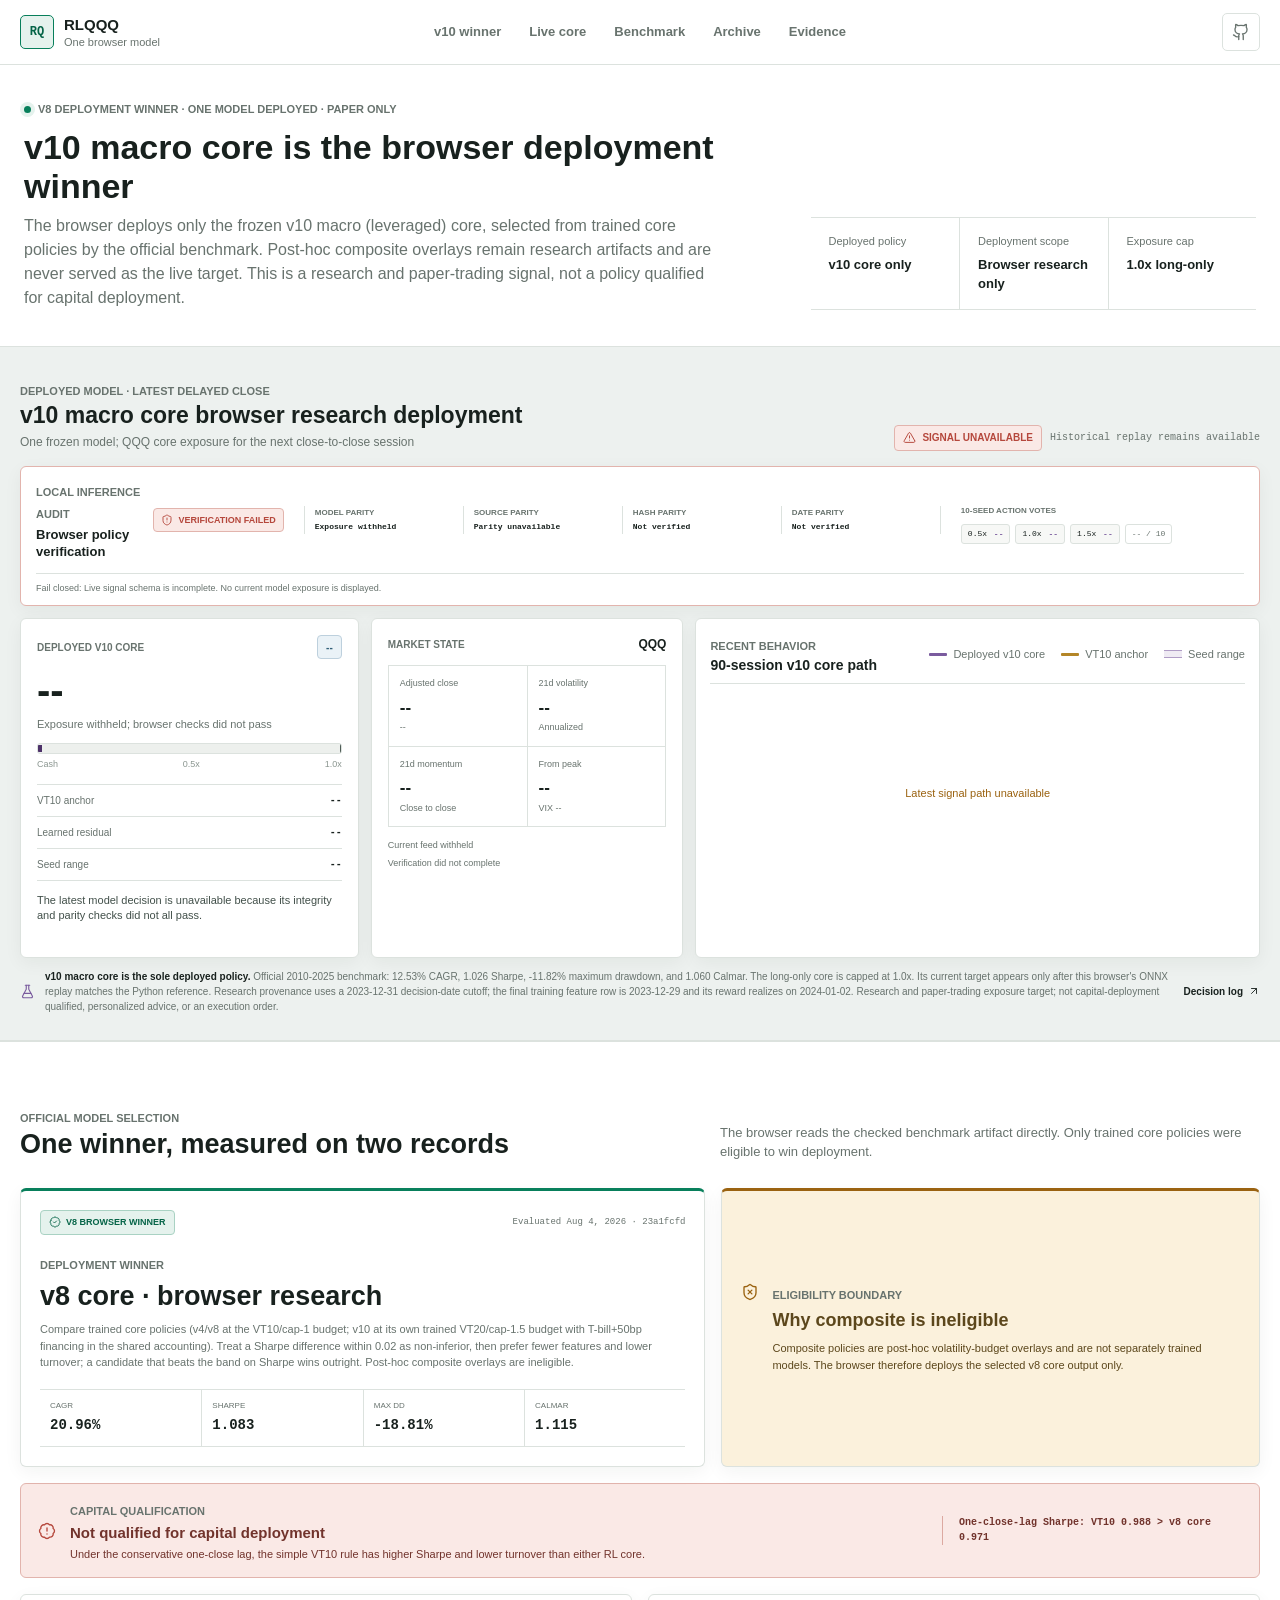
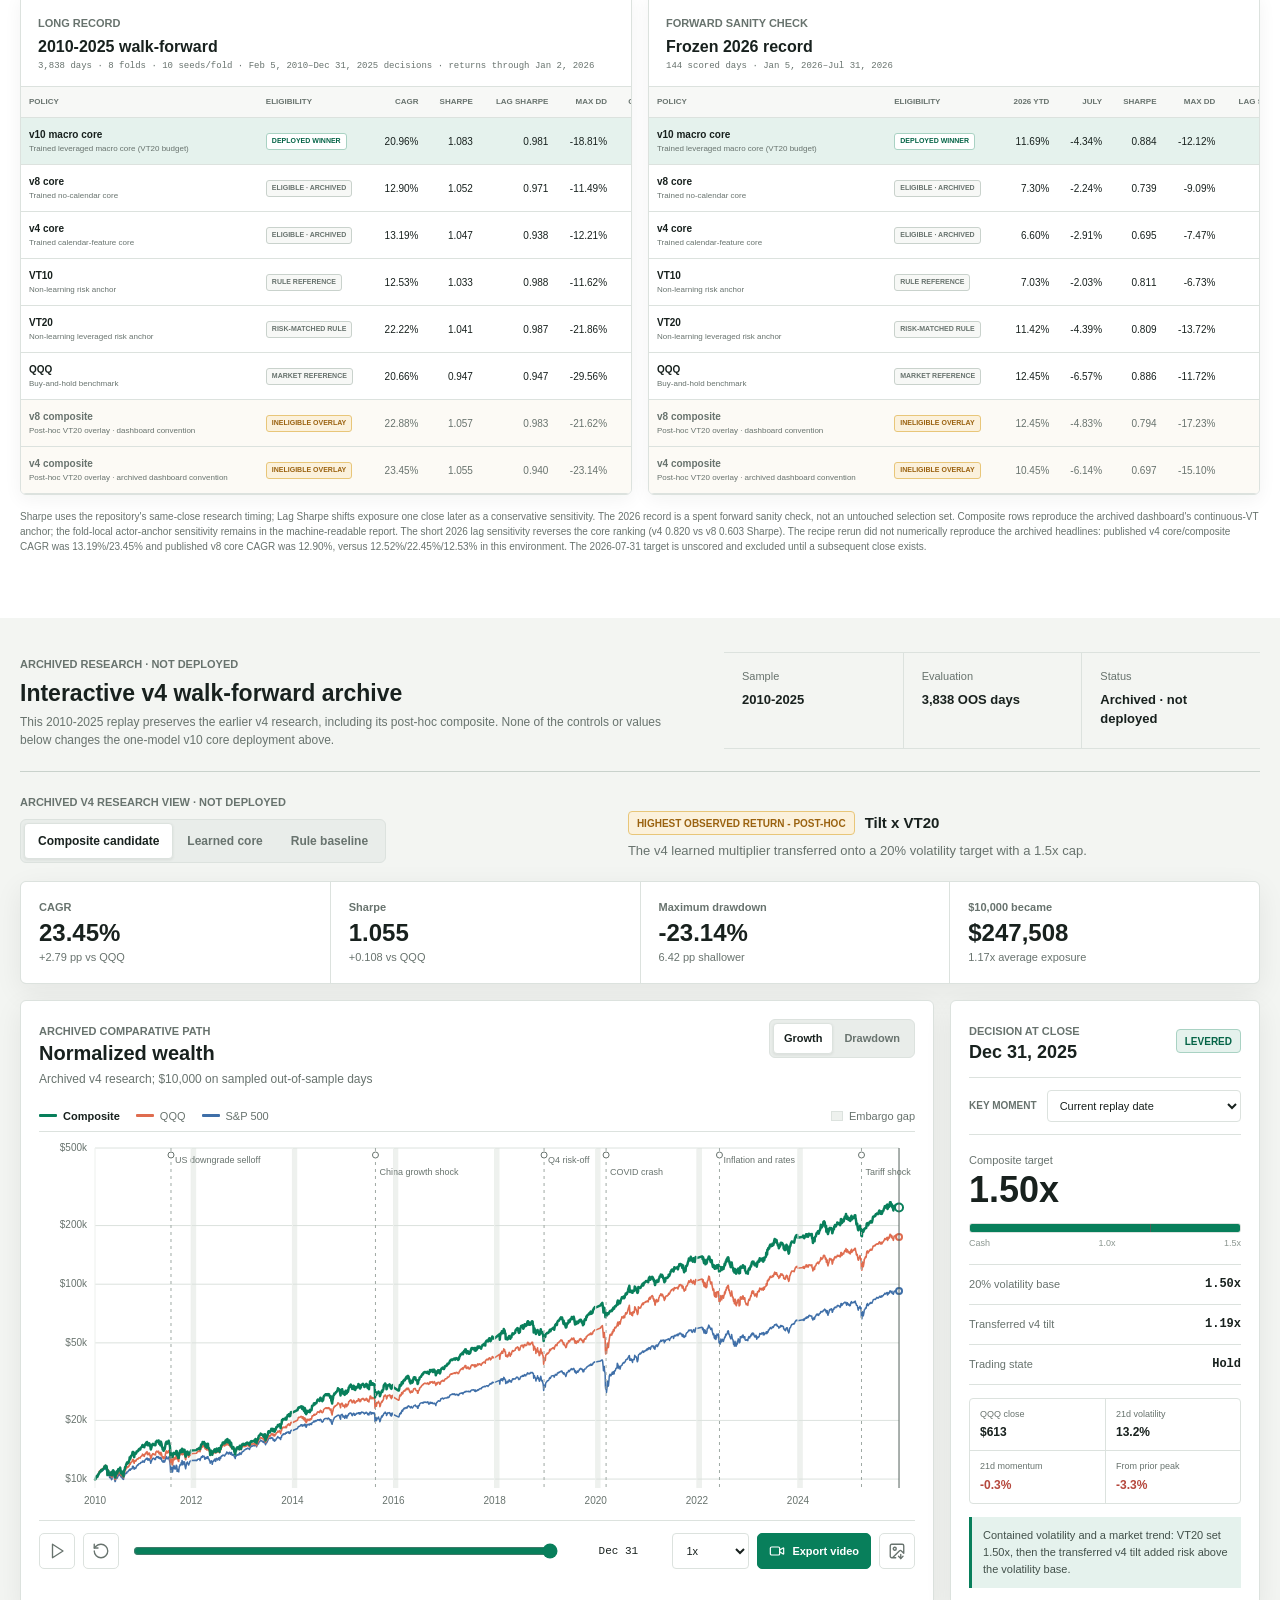
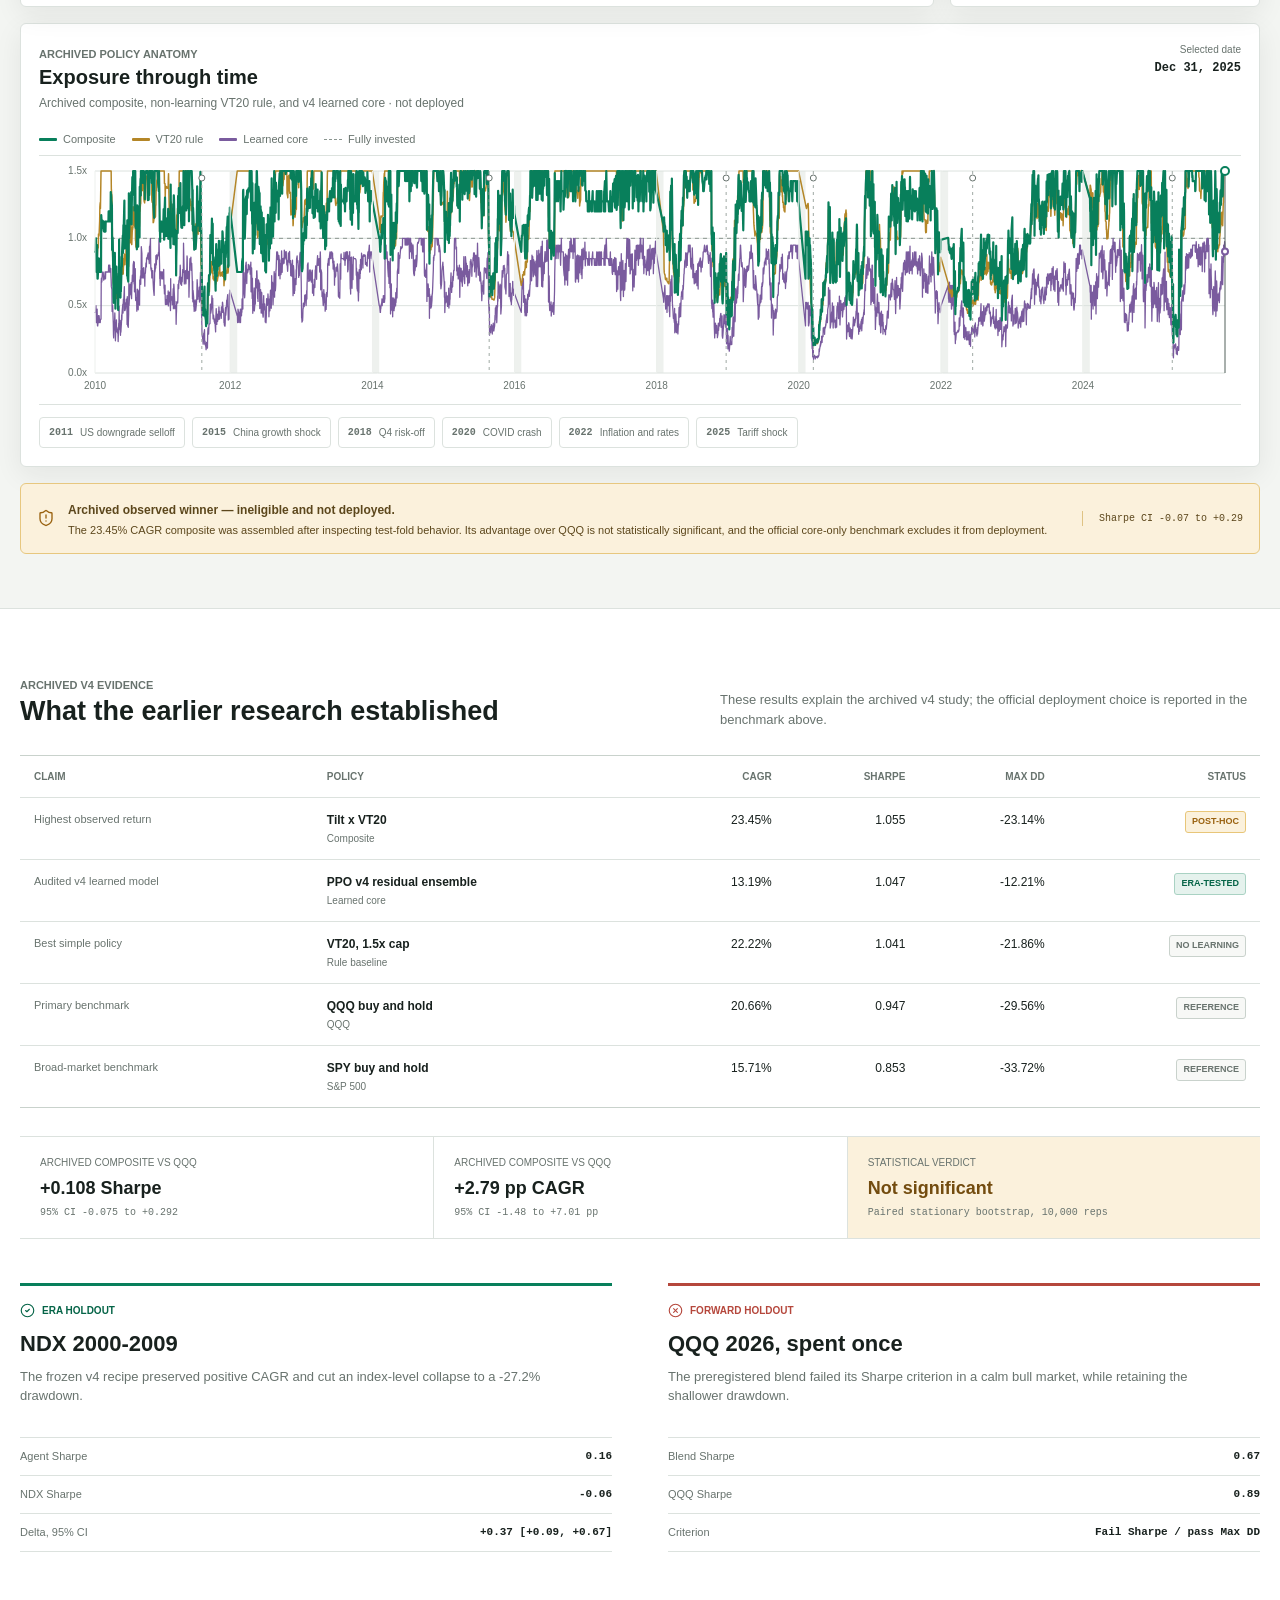
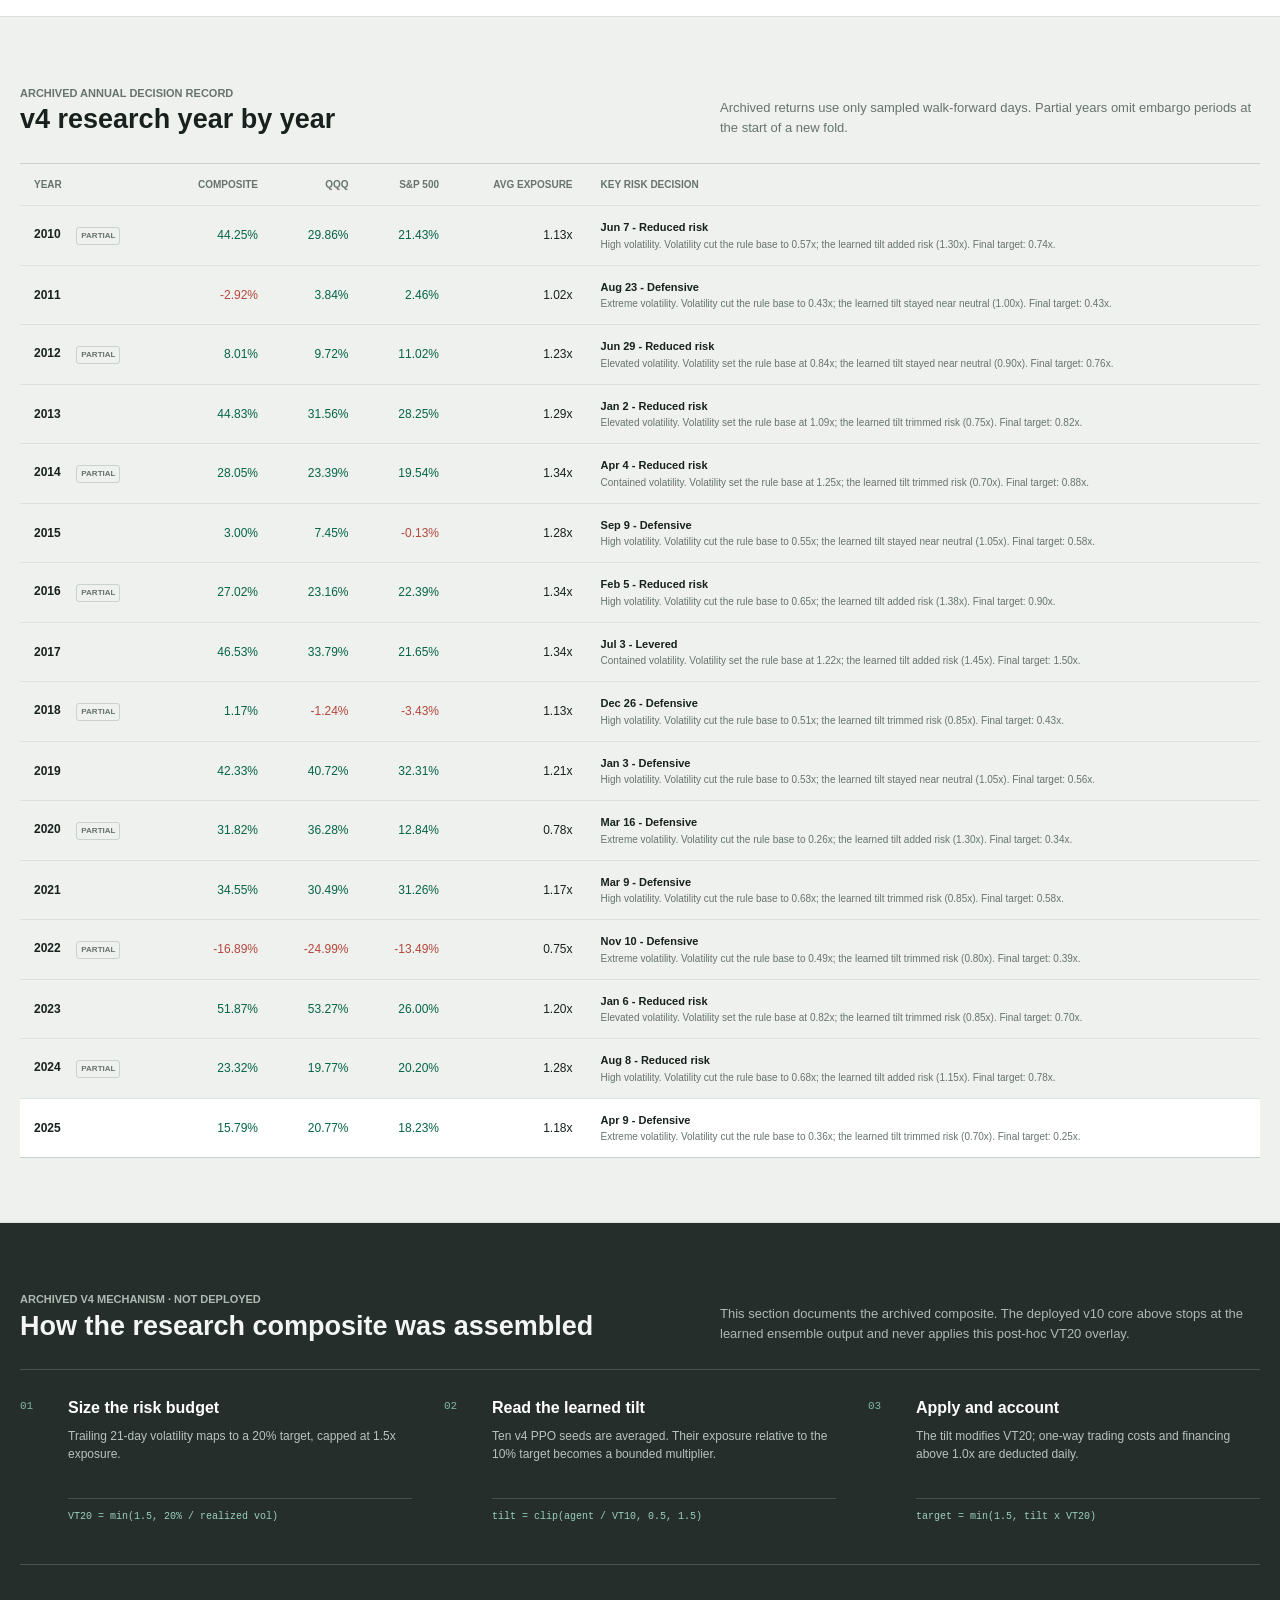
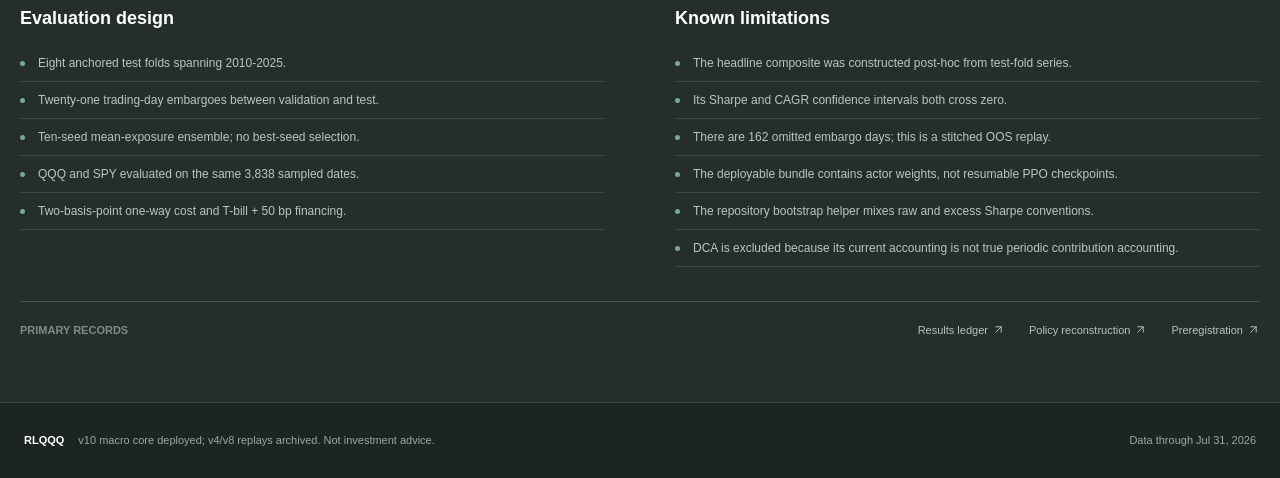
==== commit 288e4278: "Deploy v10 macro core to the web: 28-feature/5-action/1.5x-cap ONNX bundle, dynamic browser contract" ====
--- a/docs/index.html
+++ b/docs/index.html
@@ -5,10 +5,10 @@
     <meta name="viewport" content="width=device-width, initial-scale=1">
     <meta
       name="description"
-      content="Verified browser deployment of the RLQQQ v8 core, its official model benchmark, and an archived v4 research replay."
+      content="Verified browser deployment of the RLQQQ v10 macro core, its official model benchmark, and an archived v4 research replay."
     >
     <meta name="theme-color" content="#f4f6f3">
-    <title>RLQQQ v8 Core Deployment</title>
+    <title>RLQQQ v10 Macro Core Deployment</title>
     <link rel="icon" href="favicon.svg" type="image/svg+xml">
     <link rel="stylesheet" href="assets/dashboard.css">
     <script defer src="assets/lucide.min.js"></script>
@@ -28,7 +28,7 @@
         </a>
 
         <nav class="top-nav" aria-label="Dashboard sections">
-          <a href="#deployment">v8 winner</a>
+          <a href="#deployment">v10 winner</a>
           <a href="#live">Live core</a>
           <a href="#benchmark">Benchmark</a>
           <a href="#replay">Archive</a>
@@ -53,9 +53,9 @@
             <span class="status-dot" aria-hidden="true"></span>
             v8 deployment winner · one model deployed · paper only
           </div>
-          <h1 id="page-title">v8 core is the browser deployment winner</h1>
+          <h1 id="page-title">v10 macro core is the browser deployment winner</h1>
           <p>
-            The browser deploys only the frozen v8 no-calendar core, selected
+            The browser deploys only the frozen v10 macro (leveraged) core, selected
             from trained core policies by the official benchmark. Post-hoc
             composite overlays remain research artifacts and are never served
             as the live target. This is a research and paper-trading signal,
@@ -65,7 +65,7 @@
         <div class="overview-facts" aria-label="Deployment facts">
           <div>
             <span>Deployed policy</span>
-            <strong>v8 core only</strong>
+            <strong>v10 core only</strong>
           </div>
           <div>
             <span>Deployment scope</span>
@@ -83,7 +83,7 @@
           <div class="live-heading">
             <div>
               <span class="section-kicker">Deployed model · latest delayed close</span>
-              <h2 id="live-title">v8 core browser research deployment</h2>
+              <h2 id="live-title">v10 macro core browser research deployment</h2>
               <p>One frozen model; QQQ core exposure for the next close-to-close session</p>
             </div>
             <div class="live-freshness">
@@ -155,7 +155,7 @@
           <div class="live-grid" id="live-grid" aria-busy="true">
             <article class="live-signal-panel">
               <div class="live-panel-label">
-                <span>Deployed v8 core</span>
+                <span>Deployed v10 core</span>
                 <span class="stance-badge is-defensive" id="live-stance">--</span>
               </div>
               <div class="live-target">
@@ -166,7 +166,7 @@
                 class="live-gauge"
                 id="live-gauge"
                 role="img"
-                aria-label="Current v8 core exposure on a zero to one times scale"
+                aria-label="Current v10 core exposure on a zero to one-point-five times scale"
               >
                 <span id="live-gauge-fill"></span>
                 <i id="live-gauge-range"></i>
@@ -233,10 +233,10 @@
               <div class="live-path-heading">
                 <div>
                   <span class="section-kicker">Recent behavior</span>
-                  <h3>90-session v8 core path</h3>
+                  <h3>90-session v10 core path</h3>
                 </div>
                 <div class="chart-legend" aria-label="Live signal chart series">
-                  <span><i class="legend-swatch learned-swatch"></i>Deployed v8 core</span>
+                  <span><i class="legend-swatch learned-swatch"></i>Deployed v10 core</span>
                   <span><i class="legend-swatch rule-swatch"></i>VT10 anchor</span>
                   <span><i class="range-swatch"></i>Seed range</span>
                 </div>
@@ -245,7 +245,7 @@
                 <canvas
                   id="live-chart"
                   role="img"
-                  aria-label="Recent deployed v8 core exposure, volatility anchor, and ensemble seed range on a zero to one times scale"
+                  aria-label="Recent deployed v10 core exposure, volatility anchor, and ensemble seed range on a zero to one-point-five times scale"
                 ></canvas>
                 <div class="live-chart-message" id="live-chart-message" role="status">
                   Loading forward signal path
@@ -257,7 +257,7 @@
           <aside class="live-disclosure" aria-label="Live signal limitations">
             <i data-lucide="flask-conical" aria-hidden="true"></i>
             <p>
-              <strong>v8 core is the sole deployed policy.</strong>
+              <strong>v10 macro core is the sole deployed policy.</strong>
               Official 2010-2025 benchmark: 12.53% CAGR, 1.026 Sharpe,
               -11.82% maximum drawdown, and 1.060 Calmar. The long-only core is
               capped at 1.0x. Its current target appears only after this
@@ -304,7 +304,7 @@
                 <span id="benchmark-evaluated">Evaluation pending</span>
               </div>
               <span class="section-kicker">Deployment winner</span>
-              <h3 id="benchmark-winner">v8 core</h3>
+              <h3 id="benchmark-winner">v10 macro core</h3>
               <p id="benchmark-rule">
                 Loading the official selection rule from the benchmark artifact.
               </p>
@@ -414,7 +414,7 @@
             <p>
               This 2010-2025 replay preserves the earlier v4 research,
               including its post-hoc composite. None of the controls or values
-              below changes the one-model v8 core deployment above.
+              below changes the one-model v10 core deployment above.
             </p>
           </div>
           <div class="overview-facts archive-facts" aria-label="Archived replay facts">
@@ -827,7 +827,7 @@
               <h2 id="method-title">How the research composite was assembled</h2>
             </div>
             <p>
-              This section documents the archived composite. The deployed v8
+              This section documents the archived composite. The deployed v10
               core above stops at the learned ensemble output and never applies
               this post-hoc VT20 overlay.
             </p>
@@ -912,7 +912,7 @@
     <footer>
       <div>
         <strong>RLQQQ</strong>
-        <span>v8 core deployed; v4 replay archived. Not investment advice.</span>
+        <span>v10 macro core deployed; v4/v8 replays archived. Not investment advice.</span>
       </div>
       <span id="footer-as-of">Data through July 31, 2026</span>
     </footer>
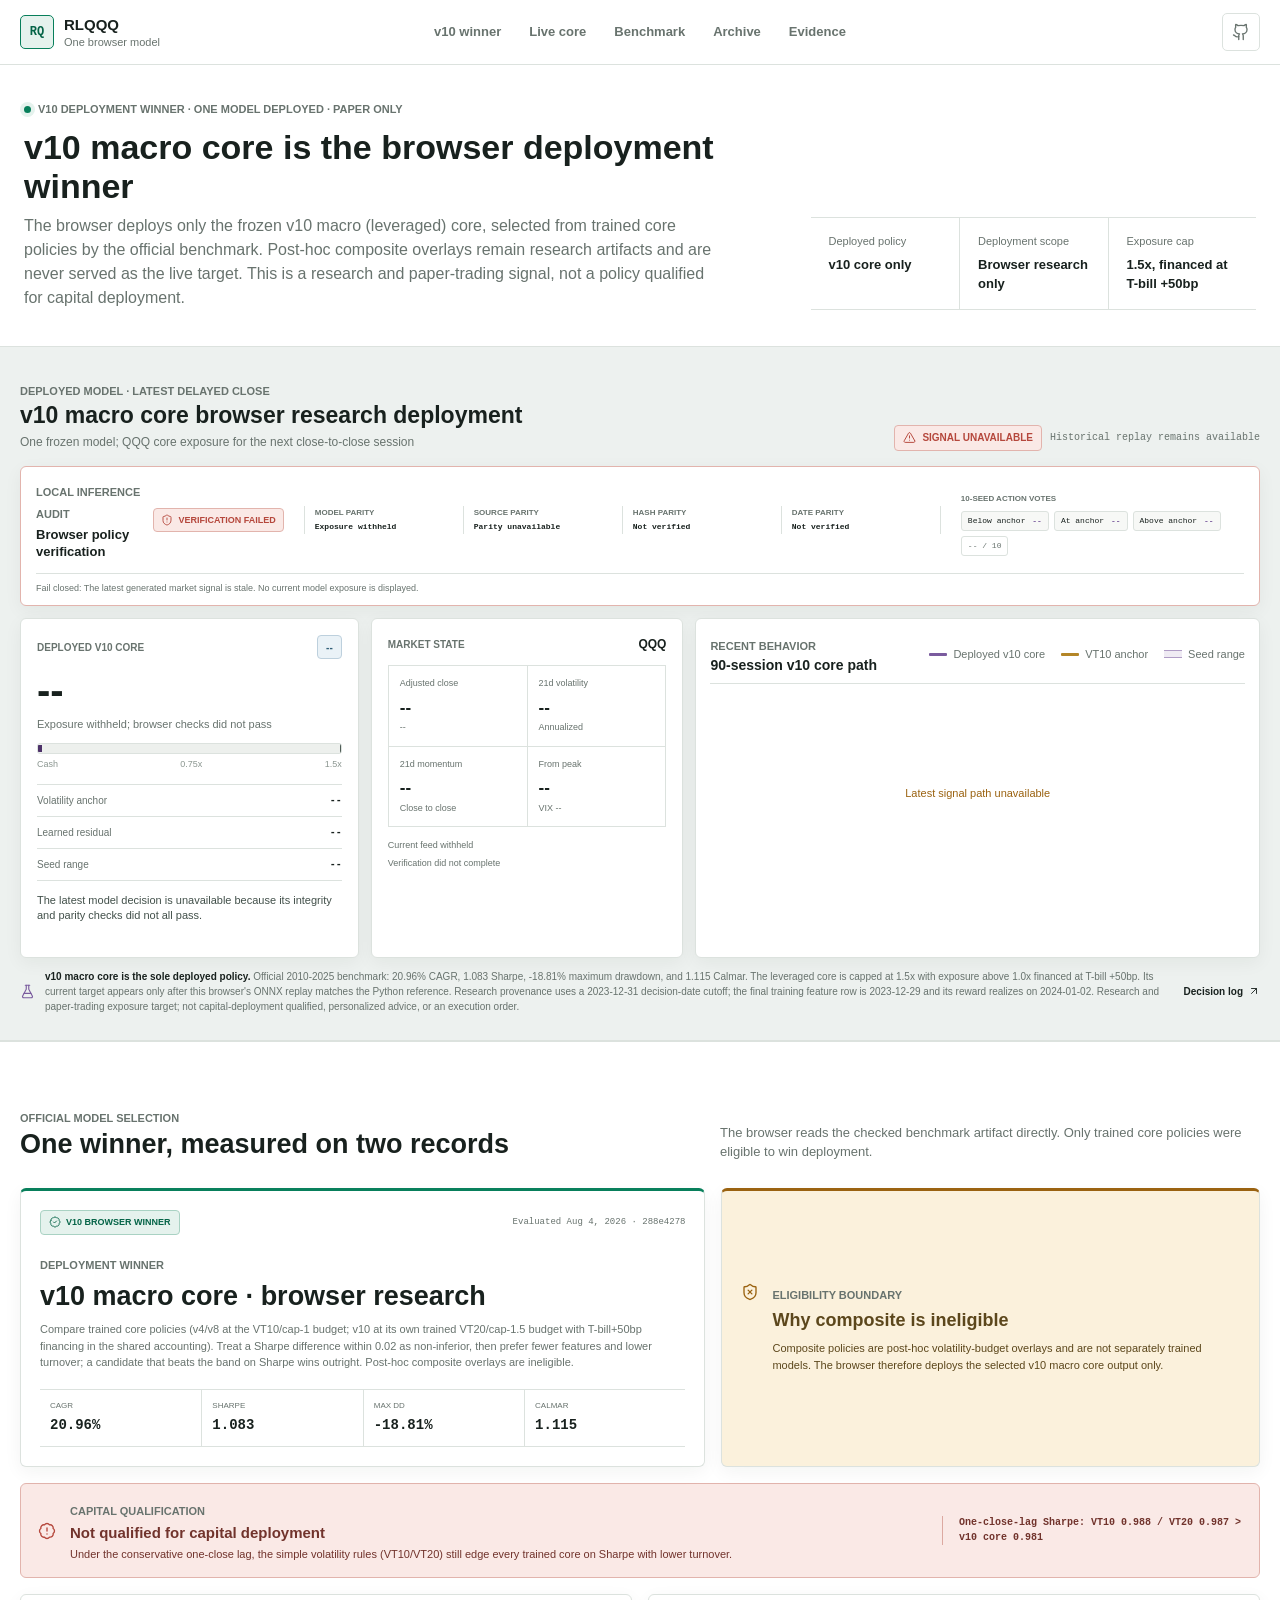
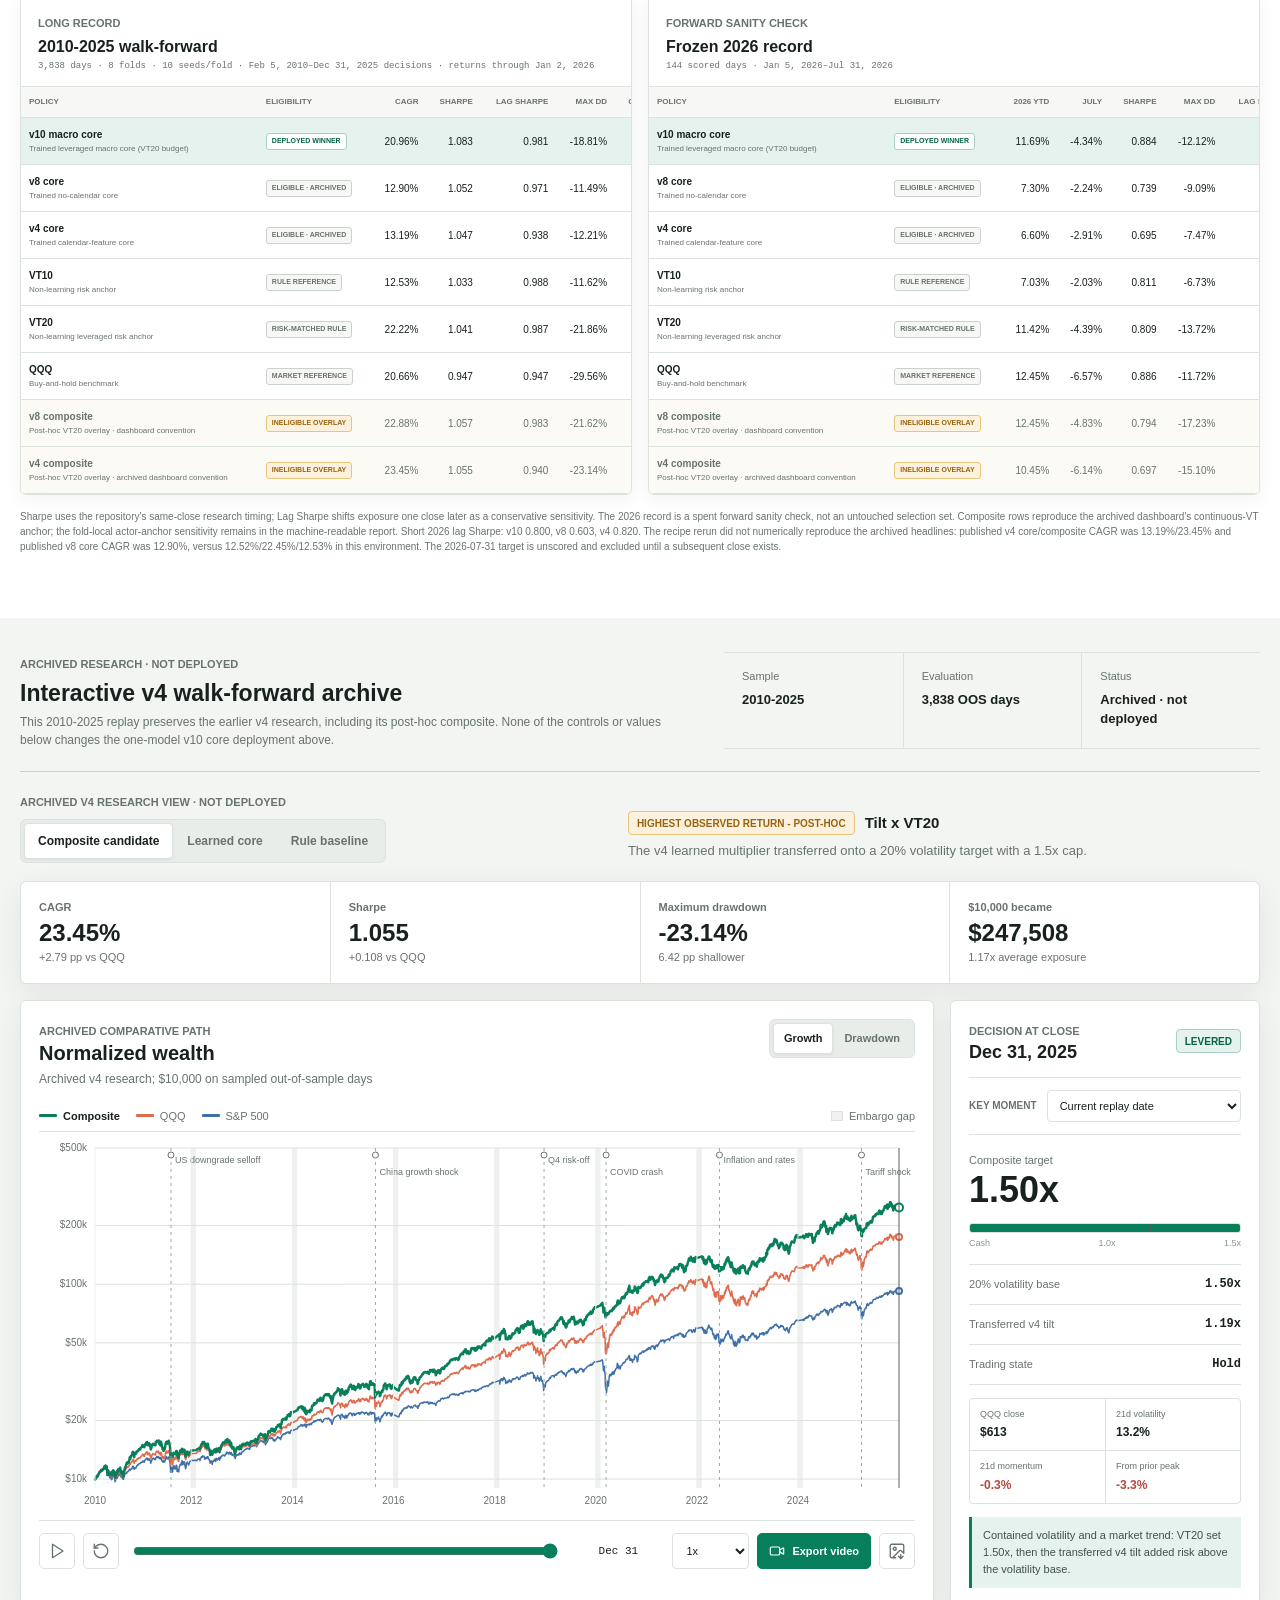
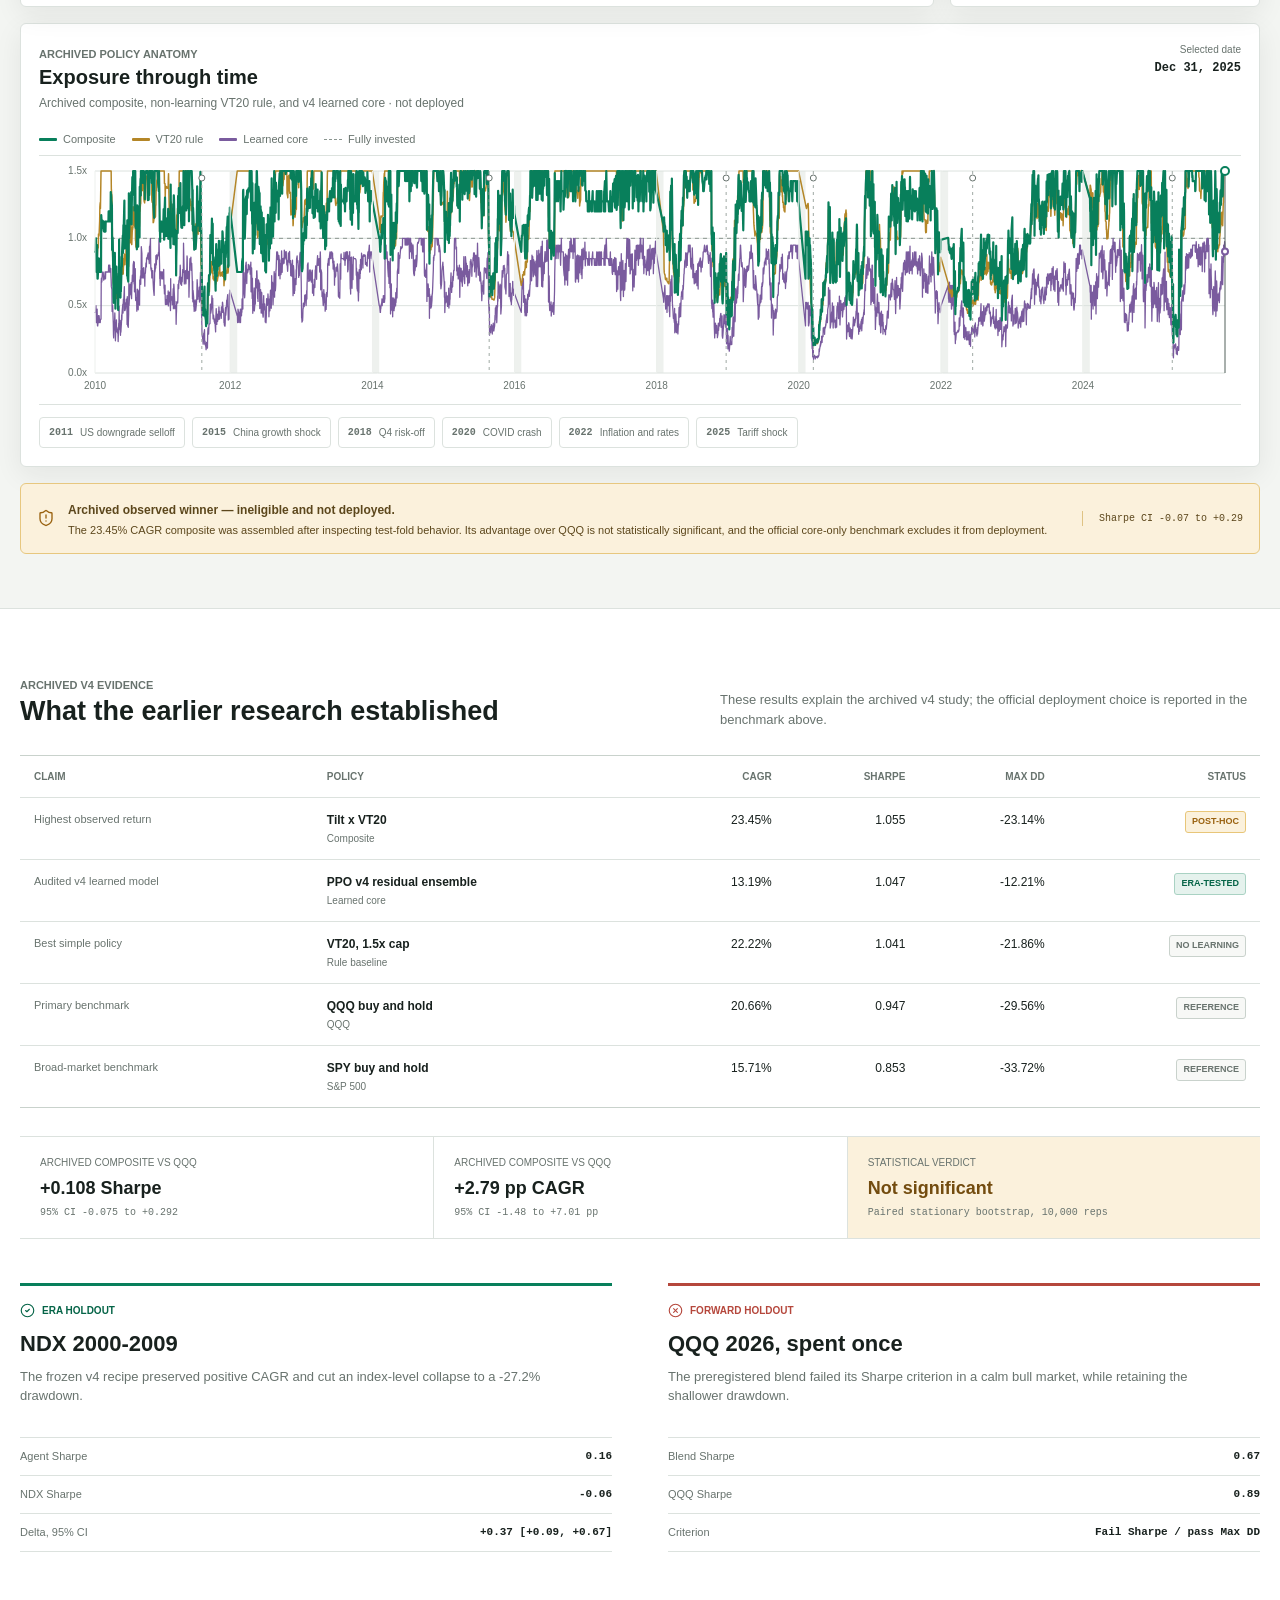
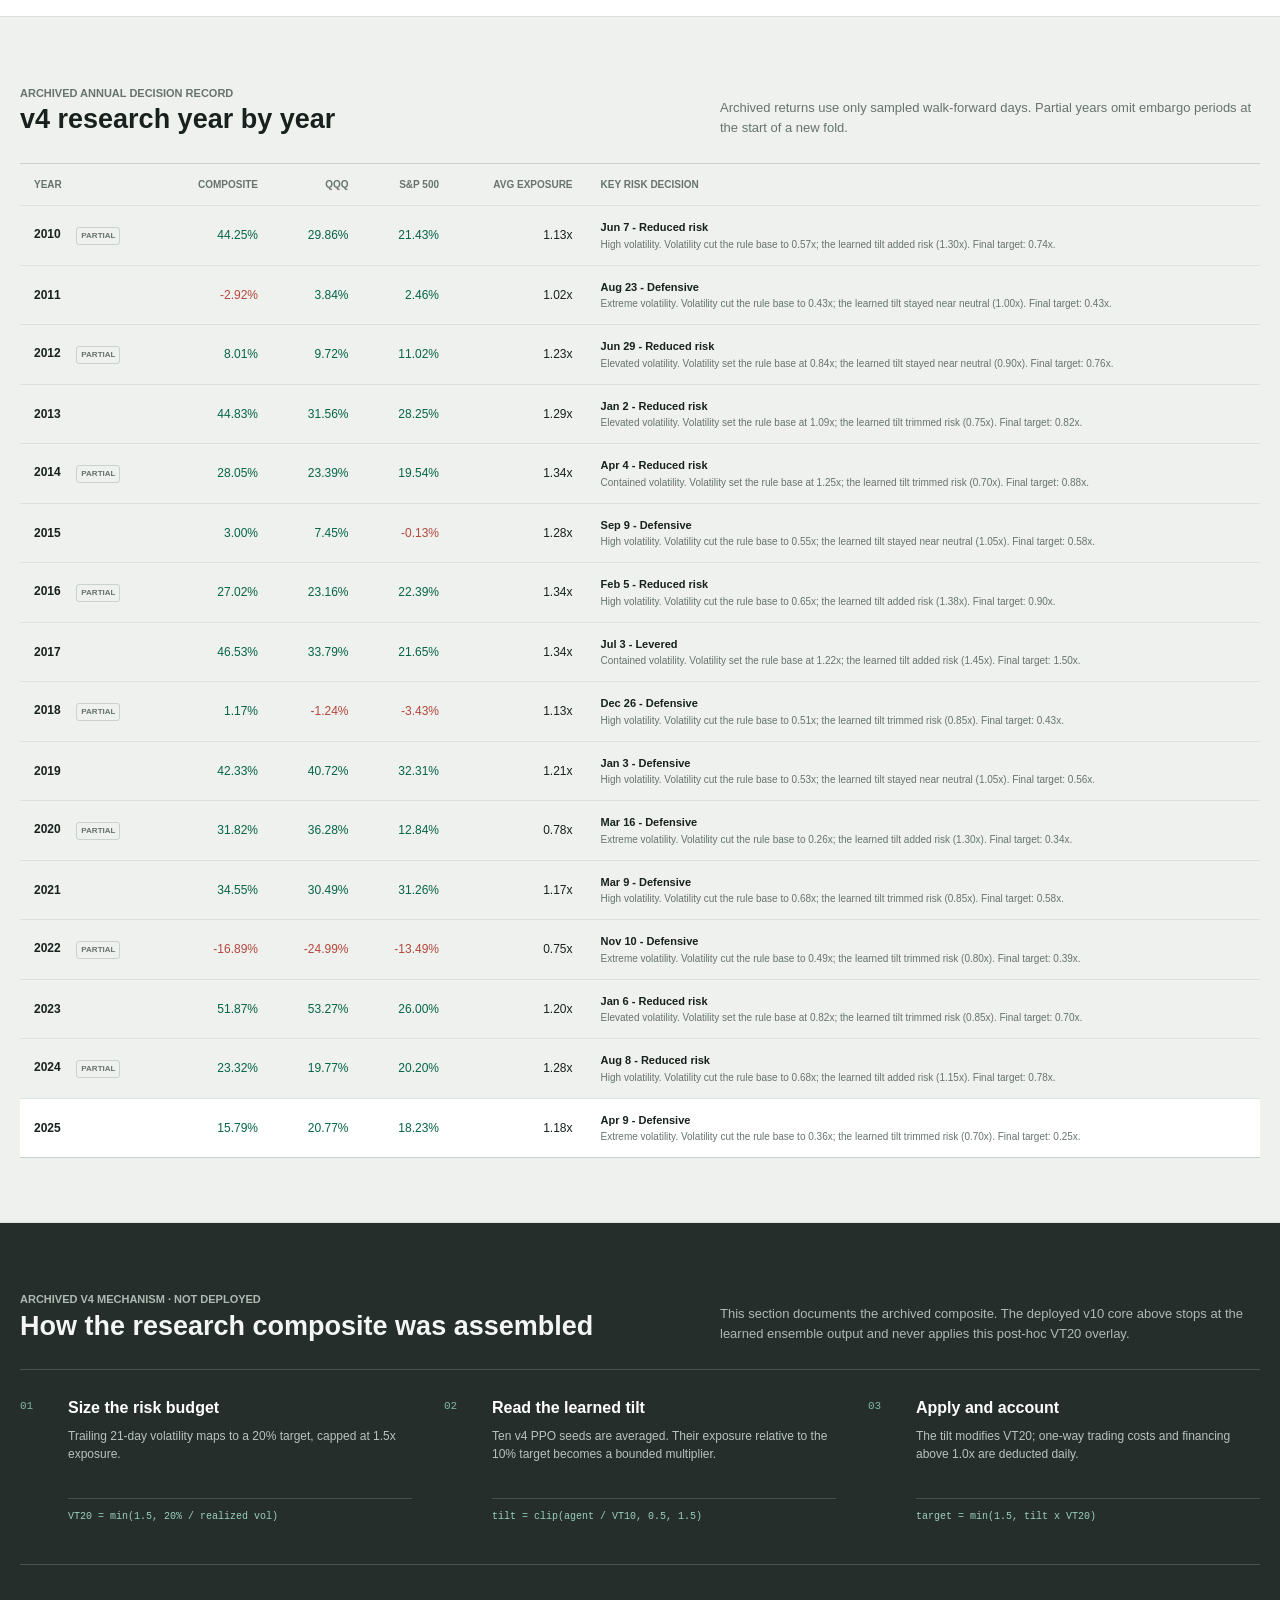
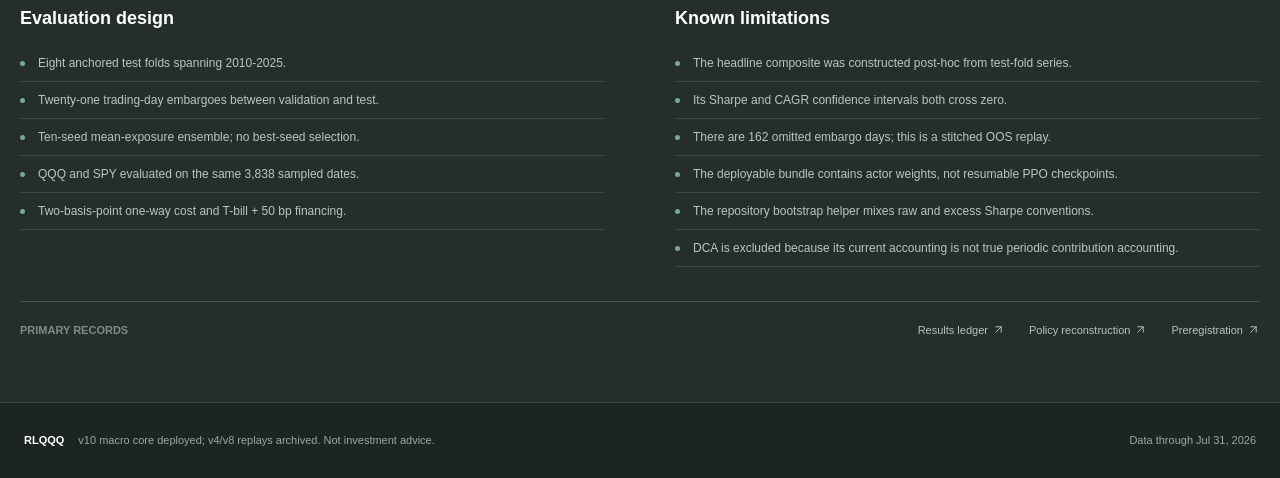
==== commit 9c127ae5: "Fix v10 dashboard deployment: schema gate accepted only 22 features (fail-closed rejected v10's 28);" ====
--- a/docs/index.html
+++ b/docs/index.html
@@ -51,7 +51,7 @@
         <div class="overview-copy">
           <div class="eyebrow">
             <span class="status-dot" aria-hidden="true"></span>
-            v8 deployment winner · one model deployed · paper only
+            v10 deployment winner · one model deployed · paper only
           </div>
           <h1 id="page-title">v10 macro core is the browser deployment winner</h1>
           <p>
@@ -73,7 +73,7 @@
           </div>
           <div>
             <span>Exposure cap</span>
-            <strong>1.0x long-only</strong>
+            <strong>1.5x, financed at T-bill +50bp</strong>
           </div>
         </div>
       </section>
@@ -139,9 +139,9 @@
             <div class="browser-votes" aria-label="Ten-seed action vote counts">
               <span>10-seed action votes</span>
               <div>
-                <span>0.5x <strong id="verification-vote-low">--</strong></span>
-                <span>1.0x <strong id="verification-vote-middle">--</strong></span>
-                <span>1.5x <strong id="verification-vote-high">--</strong></span>
+                <span>Below anchor <strong id="verification-vote-low">--</strong></span>
+                <span>At anchor <strong id="verification-vote-middle">--</strong></span>
+                <span>Above anchor <strong id="verification-vote-high">--</strong></span>
                 <span class="browser-vote-total" id="verification-vote-total">-- / 10</span>
               </div>
             </div>
@@ -174,12 +174,12 @@
               </div>
               <div class="gauge-labels" aria-hidden="true">
                 <span>Cash</span>
-                <span>0.5x</span>
-                <span>1.0x</span>
+                <span>0.75x</span>
+                <span>1.5x</span>
               </div>
               <dl class="live-decision-chain">
                 <div>
-                  <dt>VT10 anchor</dt>
+                  <dt>Volatility anchor</dt>
                   <dd id="live-vt10">--</dd>
                 </div>
                 <div>
@@ -258,9 +258,9 @@
             <i data-lucide="flask-conical" aria-hidden="true"></i>
             <p>
               <strong>v10 macro core is the sole deployed policy.</strong>
-              Official 2010-2025 benchmark: 12.53% CAGR, 1.026 Sharpe,
-              -11.82% maximum drawdown, and 1.060 Calmar. The long-only core is
-              capped at 1.0x. Its current target appears only after this
+              Official 2010-2025 benchmark: 20.96% CAGR, 1.083 Sharpe,
+              -18.81% maximum drawdown, and 1.115 Calmar. The leveraged core is
+              capped at 1.5x with exposure above 1.0x financed at T-bill +50bp. Its current target appears only after this
               browser's ONNX replay matches the Python reference. Research
               provenance uses a 2023-12-31 decision-date cutoff; the final
               training feature row is 2023-12-29 and its reward realizes on
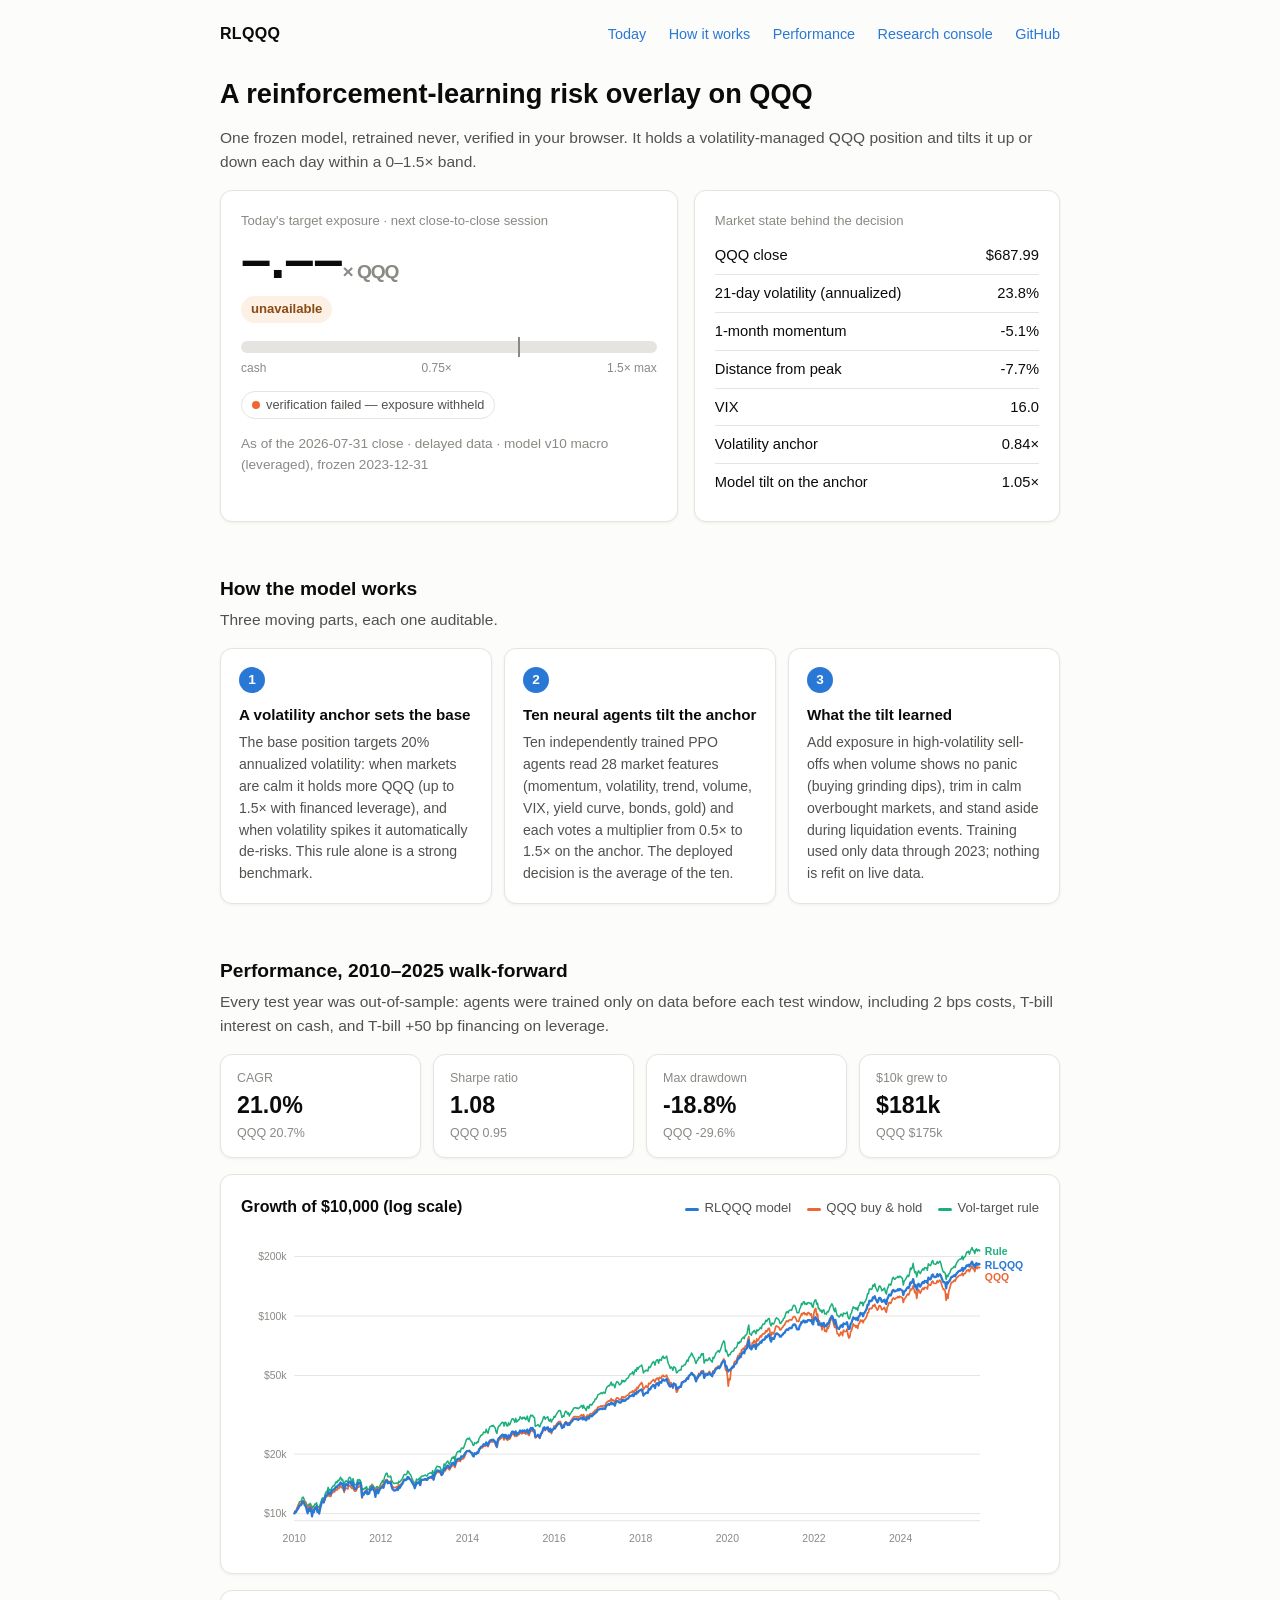
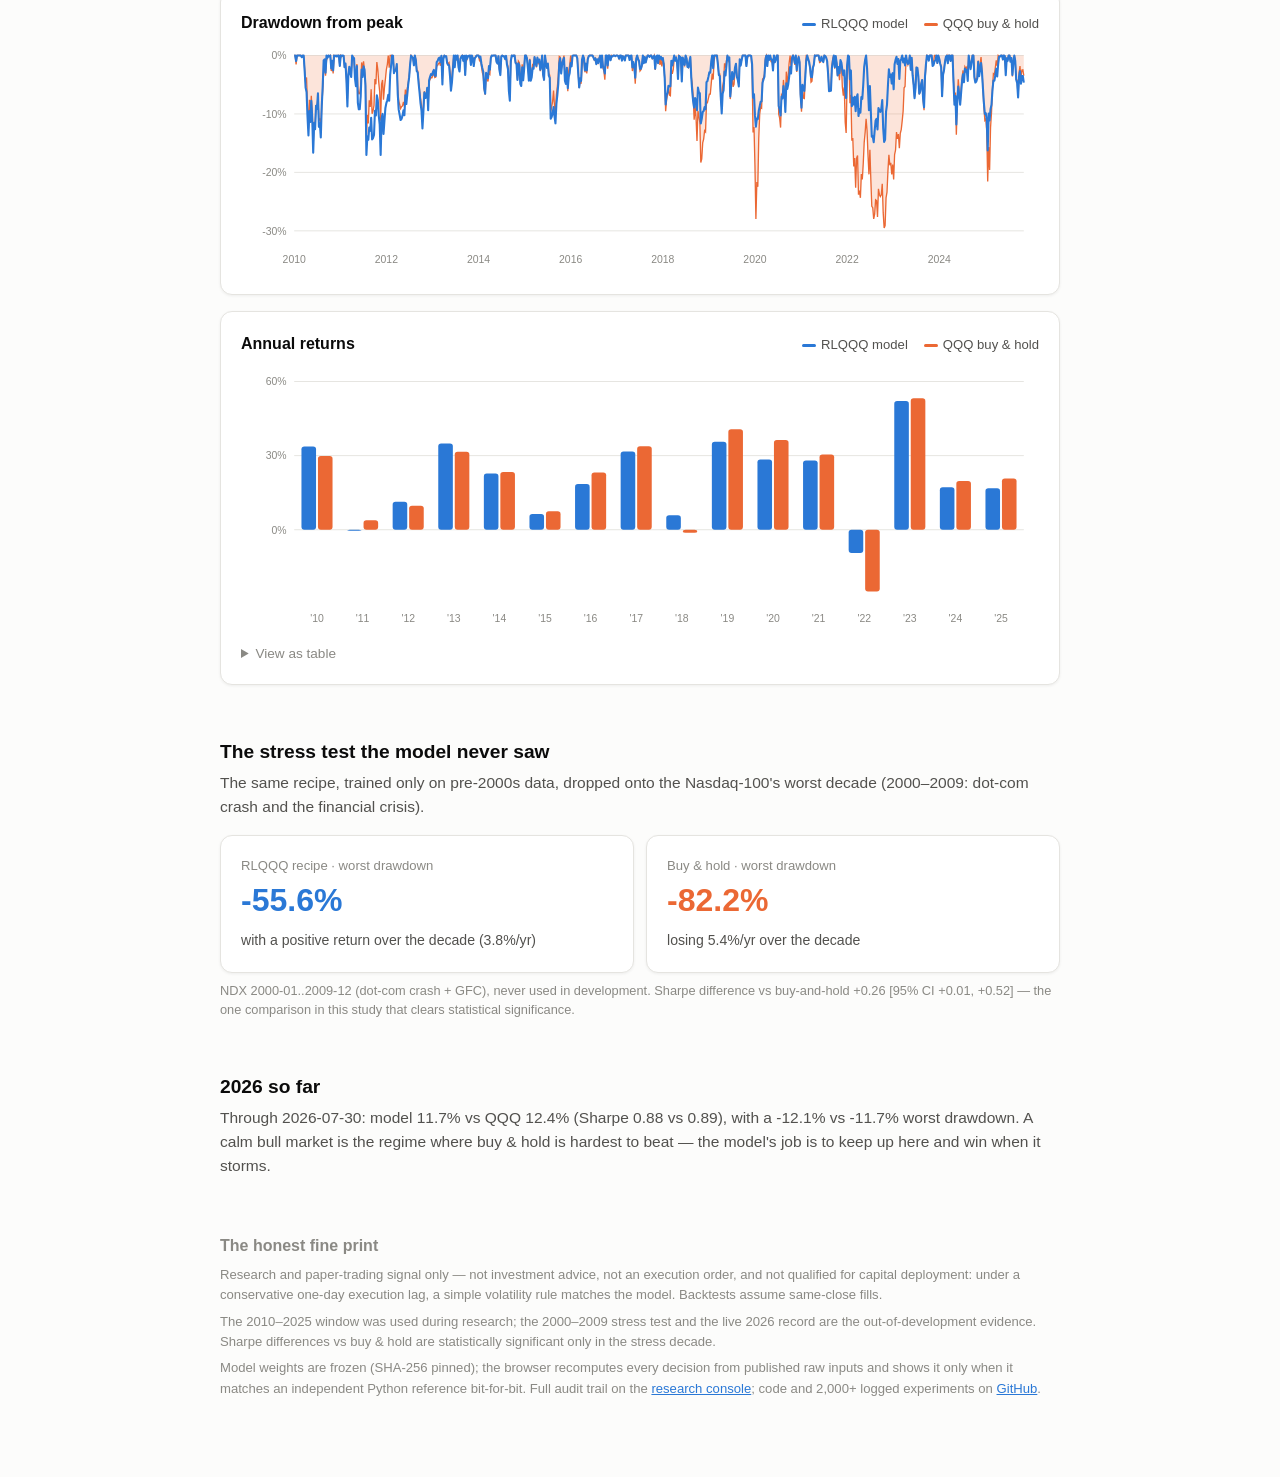
==== commit 1ef1fa07: "Redesign public page: clean product page (today's verified decision hero, how-it-works, wealth/drawd" ====
--- a/docs/index.html
+++ b/docs/index.html
@@ -1,926 +1,408 @@
 <!doctype html>
 <html lang="en">
   <head>
-    <meta charset="utf-8">
-    <meta name="viewport" content="width=device-width, initial-scale=1">
+    <meta charset="utf-8" />
+    <meta name="viewport" content="width=device-width, initial-scale=1" />
     <meta
       name="description"
-      content="Verified browser deployment of the RLQQQ v10 macro core, its official model benchmark, and an archived v4 research replay."
-    >
-    <meta name="theme-color" content="#f4f6f3">
-    <title>RLQQQ v10 Macro Core Deployment</title>
-    <link rel="icon" href="favicon.svg" type="image/svg+xml">
-    <link rel="stylesheet" href="assets/dashboard.css">
-    <script defer src="assets/lucide.min.js"></script>
-    <script defer src="assets/dashboard.js"></script>
+      content="RLQQQ: a reinforcement-learning risk overlay on QQQ. Today's model decision, how it works, and 16 years of walk-forward performance."
+    />
+    <title>RLQQQ — an RL risk overlay on QQQ</title>
+    <link rel="icon" href="favicon.svg" type="image/svg+xml" />
+    <style>
+      /* ---------- tokens ---------- */
+      :root {
+        color-scheme: light;
+        --surface-0: #fcfcfb;
+        --surface-1: #ffffff;
+        --border: #e5e4e0;
+        --text-primary: #0b0b0b;
+        --text-secondary: #52514e;
+        --text-muted: #8a8984;
+        --series-model: #2a78d6;
+        --series-qqq: #eb6834;
+        --series-rule: #1baf7a;
+        --good-bg: #e7f3ea;
+        --good-fg: #1c6b31;
+        --warn-bg: #fdf0e5;
+        --warn-fg: #8a4a12;
+        --shadow: 0 1px 3px rgb(0 0 0 / 6%);
+      }
+      @media (prefers-color-scheme: dark) {
+        :root:where(:not([data-theme="light"])) {
+          color-scheme: dark;
+          --surface-0: #171716;
+          --surface-1: #1f1f1e;
+          --border: #33332f;
+          --text-primary: #ffffff;
+          --text-secondary: #c3c2b7;
+          --text-muted: #8a8984;
+          --series-model: #3987e5;
+          --series-qqq: #d95926;
+          --series-rule: #199e70;
+          --good-bg: #12301b;
+          --good-fg: #7fce96;
+          --warn-bg: #3a2410;
+          --warn-fg: #eab576;
+          --shadow: none;
+        }
+      }
+
+      /* ---------- base ---------- */
+      * { box-sizing: border-box; }
+      body {
+        margin: 0;
+        background: var(--surface-0);
+        color: var(--text-primary);
+        font: 16px/1.55 -apple-system, "Segoe UI", Roboto, Helvetica, Arial, sans-serif;
+      }
+      main { max-width: 880px; margin: 0 auto; padding: 0 20px 72px; }
+      h1 { font-size: 1.7rem; line-height: 1.25; margin: 0 0 6px; }
+      h2 { font-size: 1.2rem; margin: 52px 0 4px; }
+      h2 + p.lede { margin-top: 2px; }
+      p { color: var(--text-secondary); }
+      p.lede { font-size: 0.97rem; }
+      small, .muted { color: var(--text-muted); }
+      a { color: var(--series-model); }
+      .card {
+        background: var(--surface-1);
+        border: 1px solid var(--border);
+        border-radius: 12px;
+        box-shadow: var(--shadow);
+        padding: 20px;
+      }
+
+      /* ---------- header ---------- */
+      header.site {
+        display: flex; justify-content: space-between; align-items: baseline;
+        max-width: 880px; margin: 0 auto; padding: 22px 20px 30px;
+      }
+      header.site .brand { font-weight: 700; letter-spacing: 0.02em; }
+      header.site nav a { margin-left: 18px; font-size: 0.9rem; text-decoration: none; }
+      header.site nav a:hover { text-decoration: underline; }
+
+      /* ---------- hero decision ---------- */
+      .hero { display: grid; grid-template-columns: 1fr; gap: 16px; }
+      @media (min-width: 720px) { .hero { grid-template-columns: 5fr 4fr; } }
+      .decision-value {
+        font-size: 3.4rem; font-weight: 700; letter-spacing: -0.02em; line-height: 1.05;
+        font-variant-numeric: tabular-nums;
+      }
+      .decision-value small { font-size: 1.2rem; font-weight: 600; }
+      .stance {
+        display: inline-block; margin-top: 8px; padding: 3px 10px; border-radius: 99px;
+        font-size: 0.82rem; font-weight: 600; background: var(--warn-bg); color: var(--warn-fg);
+      }
+      .stance.full { background: var(--good-bg); color: var(--good-fg); }
+      .gauge { margin-top: 18px; }
+      .gauge-track {
+        position: relative; height: 12px; border-radius: 6px;
+        background: linear-gradient(to right, var(--border), var(--border));
+      }
+      .gauge-fill {
+        position: absolute; inset: 0 auto 0 0; border-radius: 6px;
+        background: var(--series-model); width: 0;
+        transition: width 600ms ease;
+      }
+      .gauge-marker {
+        position: absolute; top: -4px; width: 2px; height: 20px;
+        background: var(--text-muted);
+      }
+      .gauge-labels {
+        display: flex; justify-content: space-between;
+        font-size: 0.75rem; color: var(--text-muted); margin-top: 6px;
+      }
+      .decision-meta { font-size: 0.85rem; margin-top: 14px; }
+      .verify-badge {
+        display: inline-flex; align-items: center; gap: 6px;
+        font-size: 0.8rem; padding: 3px 10px; border-radius: 99px;
+        border: 1px solid var(--border); color: var(--text-secondary);
+      }
+      .verify-badge .dot {
+        width: 8px; height: 8px; border-radius: 50%;
+        background: var(--text-muted);
+      }
+      .verify-badge.ok .dot { background: var(--good-fg); }
+      .verify-badge.fail .dot { background: var(--series-qqq); }
+      .market-list { list-style: none; margin: 0; padding: 0; font-size: 0.92rem; }
+      .market-list li {
+        display: flex; justify-content: space-between;
+        padding: 7px 0; border-bottom: 1px solid var(--border);
+      }
+      .market-list li:last-child { border-bottom: 0; }
+      .market-list .v { font-variant-numeric: tabular-nums; color: var(--text-primary); }
+
+      /* ---------- stat tiles ---------- */
+      .tiles { display: grid; grid-template-columns: repeat(2, 1fr); gap: 12px; margin-top: 16px; }
+      @media (min-width: 720px) { .tiles { grid-template-columns: repeat(4, 1fr); } }
+      .tile { padding: 14px 16px; }
+      .tile .k { font-size: 0.78rem; color: var(--text-muted); }
+      .tile .n { font-size: 1.45rem; font-weight: 700; font-variant-numeric: tabular-nums; }
+      .tile .c { font-size: 0.78rem; color: var(--text-muted); }
+
+      /* ---------- charts ---------- */
+      .chart-card { margin-top: 16px; }
+      .chart-head { display: flex; justify-content: space-between; align-items: baseline; flex-wrap: wrap; gap: 6px; }
+      .chart-head h3 { margin: 0; font-size: 1rem; }
+      .legend { display: flex; gap: 16px; font-size: 0.82rem; color: var(--text-secondary); }
+      .legend i { display: inline-block; width: 14px; height: 3px; border-radius: 2px; margin-right: 5px; vertical-align: middle; }
+      .legend .model i { background: var(--series-model); }
+      .legend .qqq i { background: var(--series-qqq); }
+      .legend .rule i { background: var(--series-rule); }
+      svg.chart { width: 100%; height: auto; display: block; margin-top: 10px; }
+      svg.chart text { font: 11px -apple-system, "Segoe UI", sans-serif; fill: var(--text-muted); }
+      svg.chart .gridline { stroke: var(--border); stroke-width: 1; }
+      svg.chart .axisline { stroke: var(--border); stroke-width: 1; }
+      .chart-note { font-size: 0.8rem; color: var(--text-muted); margin: 8px 0 0; }
+      .crosshair-tip {
+        position: absolute; pointer-events: none; background: var(--surface-1);
+        border: 1px solid var(--border); border-radius: 8px; box-shadow: var(--shadow);
+        padding: 8px 10px; font-size: 0.78rem; color: var(--text-secondary);
+        white-space: nowrap; z-index: 5; display: none;
+      }
+      .crosshair-tip b { color: var(--text-primary); font-variant-numeric: tabular-nums; }
+
+      /* ---------- how it works ---------- */
+      .steps { display: grid; grid-template-columns: 1fr; gap: 12px; margin-top: 16px; counter-reset: step; }
+      @media (min-width: 720px) { .steps { grid-template-columns: repeat(3, 1fr); } }
+      .step { padding: 18px; }
+      .step::before {
+        counter-increment: step; content: counter(step);
+        display: inline-flex; width: 26px; height: 26px; border-radius: 50%;
+        background: var(--series-model); color: #fff; font-weight: 700; font-size: 0.85rem;
+        align-items: center; justify-content: center; margin-bottom: 10px;
+      }
+      .step h3 { margin: 0 0 6px; font-size: 0.95rem; }
+      .step p { margin: 0; font-size: 0.88rem; }
+
+      /* ---------- stress ---------- */
+      .stress-grid { display: grid; grid-template-columns: 1fr; gap: 12px; margin-top: 16px; }
+      @media (min-width: 720px) { .stress-grid { grid-template-columns: 1fr 1fr; } }
+      .stress-num { font-size: 2rem; font-weight: 700; font-variant-numeric: tabular-nums; }
+      .stress-num.model { color: var(--series-model); }
+      .stress-num.qqq { color: var(--series-qqq); }
+
+      /* ---------- table + footer ---------- */
+      table.annual { width: 100%; border-collapse: collapse; margin-top: 10px; font-size: 0.88rem; }
+      table.annual th, table.annual td {
+        text-align: right; padding: 6px 8px; border-bottom: 1px solid var(--border);
+        font-variant-numeric: tabular-nums;
+      }
+      table.annual th:first-child, table.annual td:first-child { text-align: left; }
+      table.annual th { color: var(--text-muted); font-weight: 600; font-size: 0.78rem; }
+      .footnotes { margin-top: 56px; font-size: 0.82rem; color: var(--text-muted); }
+      .footnotes p { color: var(--text-muted); margin: 6px 0; }
+      .visually-hidden {
+        position: absolute; width: 1px; height: 1px; overflow: hidden;
+        clip: rect(0 0 0 0); white-space: nowrap;
+      }
+      details.data-table { margin-top: 10px; font-size: 0.85rem; }
+      details.data-table summary { cursor: pointer; color: var(--text-muted); }
+    </style>
   </head>
   <body>
-    <a class="skip-link" href="#main-content">Skip to dashboard</a>
-
-    <header class="app-header">
-      <div class="header-inner">
-        <a class="brand" href="#deployment" aria-label="RLQQQ deployment dashboard home">
-          <span class="brand-mark" aria-hidden="true">RQ</span>
-          <span>
-            <strong>RLQQQ</strong>
-            <small>One browser model</small>
-          </span>
-        </a>
-
-        <nav class="top-nav" aria-label="Dashboard sections">
-          <a href="#deployment">v10 winner</a>
-          <a href="#live">Live core</a>
-          <a href="#benchmark">Benchmark</a>
-          <a href="#replay">Archive</a>
-          <a href="#evidence">Evidence</a>
-        </nav>
-
-        <a
-          class="icon-button tooltip"
-          href="https://github.com/linjiw/rlqqq"
-          aria-label="View source repository"
-          data-tooltip="View source"
-        >
-          <i data-lucide="github" aria-hidden="true"></i>
-        </a>
-      </div>
+    <header class="site">
+      <span class="brand">RLQQQ</span>
+      <nav>
+        <a href="#decision">Today</a>
+        <a href="#how">How it works</a>
+        <a href="#performance">Performance</a>
+        <a href="research.html">Research console</a>
+        <a href="https://github.com/linjiw/rlqqq">GitHub</a>
+      </nav>
     </header>
 
-    <main id="main-content">
-      <section class="overview-band" id="deployment" aria-labelledby="page-title">
-        <div class="overview-copy">
-          <div class="eyebrow">
-            <span class="status-dot" aria-hidden="true"></span>
-            v10 deployment winner · one model deployed · paper only
-          </div>
-          <h1 id="page-title">v10 macro core is the browser deployment winner</h1>
-          <p>
-            The browser deploys only the frozen v10 macro (leveraged) core, selected
-            from trained core policies by the official benchmark. Post-hoc
-            composite overlays remain research artifacts and are never served
-            as the live target. This is a research and paper-trading signal,
-            not a policy qualified for capital deployment.
-          </p>
-        </div>
-        <div class="overview-facts" aria-label="Deployment facts">
-          <div>
-            <span>Deployed policy</span>
-            <strong>v10 core only</strong>
-          </div>
-          <div>
-            <span>Deployment scope</span>
-            <strong>Browser research only</strong>
-          </div>
-          <div>
-            <span>Exposure cap</span>
-            <strong>1.5x, financed at T-bill +50bp</strong>
+    <main>
+      <!-- ================= HERO: today's decision ================= -->
+      <section id="decision" aria-labelledby="decision-title">
+        <h1 id="decision-title">A reinforcement-learning risk overlay on QQQ</h1>
+        <p class="lede">
+          One frozen model, retrained never, verified in your browser. It holds a
+          volatility-managed QQQ position and tilts it up or down each day within
+          a 0&ndash;1.5&times; band.
+        </p>
+
+        <div class="hero">
+          <div class="card">
+            <div class="k muted" style="font-size:0.82rem">Today's target exposure &middot; next close-to-close session</div>
+            <div class="decision-value"><span id="decision-number">&ndash;.&ndash;&ndash;</span><small>&times; QQQ</small></div>
+            <span class="stance" id="decision-stance">checking&hellip;</span>
+            <div class="gauge" aria-hidden="true">
+              <div class="gauge-track">
+                <div class="gauge-fill" id="gauge-fill"></div>
+                <div class="gauge-marker" style="left: 66.67%" title="1.0x"></div>
+              </div>
+              <div class="gauge-labels"><span>cash</span><span>0.75&times;</span><span>1.5&times; max</span></div>
+            </div>
+            <p class="decision-meta">
+              <span class="verify-badge" id="verify-badge" title="The model runs as ONNX in this browser; the result is shown only if it matches an independently computed Python reference exactly.">
+                <span class="dot"></span><span id="verify-text">verifying in this browser&hellip;</span>
+              </span>
+            </p>
+            <p class="decision-meta muted" id="decision-asof">Loading latest close&hellip;</p>
+          </div>
+
+          <div class="card">
+            <div class="k muted" style="font-size:0.82rem; margin-bottom:6px">Market state behind the decision</div>
+            <ul class="market-list" id="market-list">
+              <li><span>QQQ close</span><span class="v" id="m-price">&ndash;</span></li>
+              <li><span>21-day volatility (annualized)</span><span class="v" id="m-vol">&ndash;</span></li>
+              <li><span>1-month momentum</span><span class="v" id="m-mom">&ndash;</span></li>
+              <li><span>Distance from peak</span><span class="v" id="m-dd">&ndash;</span></li>
+              <li><span>VIX</span><span class="v" id="m-vix">&ndash;</span></li>
+              <li><span>Volatility anchor</span><span class="v" id="m-anchor">&ndash;</span></li>
+              <li><span>Model tilt on the anchor</span><span class="v" id="m-tilt">&ndash;</span></li>
+            </ul>
           </div>
         </div>
       </section>
 
-      <section class="live-band" id="live" aria-labelledby="live-title">
-        <div class="content-width">
-          <div class="live-heading">
-            <div>
-              <span class="section-kicker">Deployed model · latest delayed close</span>
-              <h2 id="live-title">v10 macro core browser research deployment</h2>
-              <p>One frozen model; QQQ core exposure for the next close-to-close session</p>
+      <!-- ================= HOW IT WORKS ================= -->
+      <section id="how" aria-labelledby="how-title">
+        <h2 id="how-title">How the model works</h2>
+        <p class="lede">Three moving parts, each one auditable.</p>
+        <div class="steps">
+          <div class="card step">
+            <h3>A volatility anchor sets the base</h3>
+            <p>
+              The base position targets 20% annualized volatility:
+              when markets are calm it holds more QQQ (up to 1.5&times; with
+              financed leverage), and when volatility spikes it automatically
+              de-risks. This rule alone is a strong benchmark.
+            </p>
+          </div>
+          <div class="card step">
+            <h3>Ten neural agents tilt the anchor</h3>
+            <p>
+              Ten independently trained PPO agents read 28 market features
+              (momentum, volatility, trend, volume, VIX, yield curve, bonds,
+              gold) and each votes a multiplier from 0.5&times; to 1.5&times;
+              on the anchor. The deployed decision is the average of the ten.
+            </p>
+          </div>
+          <div class="card step">
+            <h3>What the tilt learned</h3>
+            <p>
+              Add exposure in high-volatility sell-offs when volume shows no
+              panic (buying grinding dips), trim in calm overbought markets,
+              and stand aside during liquidation events. Training used only
+              data through 2023; nothing is refit on live data.
+            </p>
+          </div>
+        </div>
+      </section>
+
+      <!-- ================= PERFORMANCE ================= -->
+      <section id="performance" aria-labelledby="perf-title">
+        <h2 id="perf-title">Performance, 2010&ndash;2025 walk-forward</h2>
+        <p class="lede">
+          Every test year was out-of-sample: agents were trained only on data
+          before each test window, including 2&nbsp;bps costs, T-bill interest on cash,
+          and T-bill&nbsp;+50&nbsp;bp financing on leverage.
+        </p>
+
+        <div class="tiles" id="stat-tiles">
+          <div class="card tile"><div class="k">CAGR</div><div class="n" id="t-cagr">&ndash;</div><div class="c" id="t-cagr-c">vs QQQ &ndash;</div></div>
+          <div class="card tile"><div class="k">Sharpe ratio</div><div class="n" id="t-sharpe">&ndash;</div><div class="c" id="t-sharpe-c">vs QQQ &ndash;</div></div>
+          <div class="card tile"><div class="k">Max drawdown</div><div class="n" id="t-dd">&ndash;</div><div class="c" id="t-dd-c">vs QQQ &ndash;</div></div>
+          <div class="card tile"><div class="k">$10k grew to</div><div class="n" id="t-wealth">&ndash;</div><div class="c" id="t-wealth-c">vs QQQ &ndash;</div></div>
+        </div>
+
+        <div class="card chart-card" style="position:relative">
+          <div class="chart-head">
+            <h3>Growth of $10,000 (log scale)</h3>
+            <div class="legend">
+              <span class="model"><i></i>RLQQQ model</span>
+              <span class="qqq"><i></i>QQQ buy &amp; hold</span>
+              <span class="rule"><i></i>Vol-target rule</span>
             </div>
-            <div class="live-freshness">
-              <span class="live-status is-loading" id="live-status">
-                <i data-lucide="loader-circle" aria-hidden="true"></i>
-                Verifying ONNX
-              </span>
-              <time id="live-as-of">Awaiting market data</time>
+          </div>
+          <svg id="wealth-chart" class="chart" viewBox="0 0 840 340" role="img" aria-label="Wealth curves of the model, QQQ buy and hold, and the volatility-target rule from 2010 through 2025 on a log scale"></svg>
+          <div class="crosshair-tip" id="wealth-tip"></div>
+        </div>
+
+        <div class="card chart-card" style="position:relative">
+          <div class="chart-head">
+            <h3>Drawdown from peak</h3>
+            <div class="legend">
+              <span class="model"><i></i>RLQQQ model</span>
+              <span class="qqq"><i></i>QQQ buy &amp; hold</span>
             </div>
           </div>
-
-          <section
-            class="browser-verification is-loading"
-            id="browser-verification"
-            aria-labelledby="browser-verification-title"
-            aria-busy="true"
-          >
-            <div class="browser-verification-heading">
-              <div>
-                <span class="section-kicker">Local inference audit</span>
-                <h3 id="browser-verification-title">Browser policy verification</h3>
-              </div>
-              <strong
-                class="browser-verification-status"
-                id="browser-verification-status"
-                role="status"
-                aria-live="polite"
-              >
-                <i data-lucide="loader-circle" aria-hidden="true"></i>
-                Verifying ONNX
-              </strong>
+          <svg id="dd-chart" class="chart" viewBox="0 0 840 240" role="img" aria-label="Drawdown from peak for the model and QQQ buy and hold"></svg>
+          <div class="crosshair-tip" id="dd-tip"></div>
+        </div>
+
+        <div class="card chart-card" style="position:relative">
+          <div class="chart-head">
+            <h3>Annual returns</h3>
+            <div class="legend">
+              <span class="model"><i></i>RLQQQ model</span>
+              <span class="qqq"><i></i>QQQ buy &amp; hold</span>
             </div>
-
-            <dl class="browser-parity" aria-label="Model parity checks">
-              <div>
-                <dt>Model parity</dt>
-                <dd id="verification-model">Checking version</dd>
-              </div>
-              <div>
-                <dt>Source parity</dt>
-                <dd id="verification-source">Checking Python replay</dd>
-              </div>
-              <div>
-                <dt>Hash parity</dt>
-                <dd id="verification-hash">Checking artifacts</dd>
-              </div>
-              <div>
-                <dt>Date parity</dt>
-                <dd id="verification-date">Checking latest session</dd>
-              </div>
-            </dl>
-
-            <div class="browser-votes" aria-label="Ten-seed action vote counts">
-              <span>10-seed action votes</span>
-              <div>
-                <span>Below anchor <strong id="verification-vote-low">--</strong></span>
-                <span>At anchor <strong id="verification-vote-middle">--</strong></span>
-                <span>Above anchor <strong id="verification-vote-high">--</strong></span>
-                <span class="browser-vote-total" id="verification-vote-total">-- / 10</span>
-              </div>
-            </div>
-
-            <p class="browser-verification-detail" id="browser-verification-detail">
-              Loading the frozen model and replaying its Python reference in this browser.
-              Current exposure remains withheld until every check passes.
-            </p>
-          </section>
-
-          <div class="live-grid" id="live-grid" aria-busy="true">
-            <article class="live-signal-panel">
-              <div class="live-panel-label">
-                <span>Deployed v10 core</span>
-                <span class="stance-badge is-defensive" id="live-stance">--</span>
-              </div>
-              <div class="live-target">
-                <strong id="live-learned-target">--</strong>
-                <span id="live-posture">Exposure withheld pending verification</span>
-              </div>
-              <div
-                class="live-gauge"
-                id="live-gauge"
-                role="img"
-                aria-label="Current v10 core exposure on a zero to one-point-five times scale"
-              >
-                <span id="live-gauge-fill"></span>
-                <i id="live-gauge-range"></i>
-                <b aria-hidden="true"></b>
-              </div>
-              <div class="gauge-labels" aria-hidden="true">
-                <span>Cash</span>
-                <span>0.75x</span>
-                <span>1.5x</span>
-              </div>
-              <dl class="live-decision-chain">
-                <div>
-                  <dt>Volatility anchor</dt>
-                  <dd id="live-vt10">--</dd>
-                </div>
-                <div>
-                  <dt>Learned residual</dt>
-                  <dd id="live-tilt">--</dd>
-                </div>
-                <div>
-                  <dt>Seed range</dt>
-                  <dd id="live-seed-range">--</dd>
-                </div>
-              </dl>
-              <p class="live-explanation" id="live-explanation">
-                Browser verification must pass before the current exposure is shown.
-              </p>
-            </article>
-
-            <article class="live-market-panel">
-              <div class="live-panel-label">
-                <span>Market state</span>
-                <strong>QQQ</strong>
-              </div>
-              <div class="live-market-grid">
-                <div>
-                  <span>Adjusted close</span>
-                  <strong id="live-price">--</strong>
-                  <small id="live-daily-change">--</small>
-                </div>
-                <div>
-                  <span>21d volatility</span>
-                  <strong id="live-volatility">--</strong>
-                  <small>Annualized</small>
-                </div>
-                <div>
-                  <span>21d momentum</span>
-                  <strong id="live-momentum">--</strong>
-                  <small>Close to close</small>
-                </div>
-                <div>
-                  <span>From peak</span>
-                  <strong id="live-drawdown">--</strong>
-                  <small id="live-vix">VIX --</small>
-                </div>
-              </div>
-              <div class="live-provenance">
-                <span id="live-source">Delayed research feed</span>
-                <span id="live-generated">Generation pending</span>
-              </div>
-            </article>
-
-            <article class="live-path-panel">
-              <div class="live-path-heading">
-                <div>
-                  <span class="section-kicker">Recent behavior</span>
-                  <h3>90-session v10 core path</h3>
-                </div>
-                <div class="chart-legend" aria-label="Live signal chart series">
-                  <span><i class="legend-swatch learned-swatch"></i>Deployed v10 core</span>
-                  <span><i class="legend-swatch rule-swatch"></i>VT10 anchor</span>
-                  <span><i class="range-swatch"></i>Seed range</span>
-                </div>
-              </div>
-              <div class="live-chart-wrap">
-                <canvas
-                  id="live-chart"
-                  role="img"
-                  aria-label="Recent deployed v10 core exposure, volatility anchor, and ensemble seed range on a zero to one-point-five times scale"
-                ></canvas>
-                <div class="live-chart-message" id="live-chart-message" role="status">
-                  Loading forward signal path
-                </div>
-              </div>
-            </article>
-          </div>
-
-          <aside class="live-disclosure" aria-label="Live signal limitations">
-            <i data-lucide="flask-conical" aria-hidden="true"></i>
-            <p>
-              <strong>v10 macro core is the sole deployed policy.</strong>
-              Official 2010-2025 benchmark: 20.96% CAGR, 1.083 Sharpe,
-              -18.81% maximum drawdown, and 1.115 Calmar. The leveraged core is
-              capped at 1.5x with exposure above 1.0x financed at T-bill +50bp. Its current target appears only after this
-              browser's ONNX replay matches the Python reference. Research
-              provenance uses a 2023-12-31 decision-date cutoff; the final
-              training feature row is 2023-12-29 and its reward realizes on
-              2024-01-02. Research and paper-trading exposure target; not capital-deployment
-              qualified, personalized advice, or an execution order.
-            </p>
-            <a
-              href="https://github.com/linjiw/rlqqq/blob/master/results/forward_log.csv"
-            >
-              Decision log <i data-lucide="arrow-up-right" aria-hidden="true"></i>
-            </a>
-          </aside>
-        </div>
+          </div>
+          <svg id="annual-chart" class="chart" viewBox="0 0 840 280" role="img" aria-label="Annual returns of the model versus QQQ buy and hold by calendar year"></svg>
+          <div class="crosshair-tip" id="annual-tip"></div>
+          <details class="data-table">
+            <summary>View as table</summary>
+            <table class="annual" id="annual-table">
+              <thead><tr><th>Year</th><th>RLQQQ model</th><th>QQQ</th></tr></thead>
+              <tbody></tbody>
+            </table>
+          </details>
+        </div>
+
+        <!-- stress test -->
+        <h2>The stress test the model never saw</h2>
+        <p class="lede">
+          The same recipe, trained only on pre-2000s data, dropped onto the
+          Nasdaq-100's worst decade (2000&ndash;2009: dot-com crash and the
+          financial crisis).
+        </p>
+        <div class="stress-grid">
+          <div class="card">
+            <div class="k muted" style="font-size:0.82rem">RLQQQ recipe &middot; worst drawdown</div>
+            <div class="stress-num model" id="s-model-dd">&ndash;</div>
+            <p style="margin:4px 0 0; font-size:0.88rem">with a positive return over the decade (<span id="s-model-cagr">&ndash;</span>/yr)</p>
+          </div>
+          <div class="card">
+            <div class="k muted" style="font-size:0.82rem">Buy &amp; hold &middot; worst drawdown</div>
+            <div class="stress-num qqq" id="s-qqq-dd">&ndash;</div>
+            <p style="margin:4px 0 0; font-size:0.88rem">losing <span id="s-qqq-cagr">&ndash;</span>/yr over the decade</p>
+          </div>
+        </div>
+        <p class="chart-note" id="s-sig">&nbsp;</p>
+
+        <!-- 2026 -->
+        <h2>2026 so far</h2>
+        <p class="lede" id="ytd-line">Loading&hellip;</p>
       </section>
 
-      <section
-        class="content-band benchmark-band"
-        id="benchmark"
-        aria-labelledby="benchmark-title"
-        aria-busy="true"
-      >
-        <div class="content-width">
-          <div class="section-heading">
-            <div>
-              <span class="section-kicker">Official model selection</span>
-              <h2 id="benchmark-title">One winner, measured on two records</h2>
-            </div>
-            <p>
-              The browser reads the checked benchmark artifact directly. Only
-              trained core policies were eligible to win deployment.
-            </p>
-          </div>
-
-          <div class="benchmark-summary">
-            <article class="benchmark-winner-card">
-              <div class="benchmark-card-heading">
-                <span class="benchmark-status is-loading" id="benchmark-status" role="status">
-                  <i data-lucide="loader-circle" aria-hidden="true"></i>
-                  Loading benchmark
-                </span>
-                <span id="benchmark-evaluated">Evaluation pending</span>
-              </div>
-              <span class="section-kicker">Deployment winner</span>
-              <h3 id="benchmark-winner">v10 macro core</h3>
-              <p id="benchmark-rule">
-                Loading the official selection rule from the benchmark artifact.
-              </p>
-              <dl class="benchmark-winner-metrics">
-                <div><dt>CAGR</dt><dd id="benchmark-winner-cagr">--</dd></div>
-                <div><dt>Sharpe</dt><dd id="benchmark-winner-sharpe">--</dd></div>
-                <div><dt>Max DD</dt><dd id="benchmark-winner-drawdown">--</dd></div>
-                <div><dt>Calmar</dt><dd id="benchmark-winner-calmar">--</dd></div>
-              </dl>
-            </article>
-
-            <aside class="benchmark-ineligible" aria-labelledby="benchmark-ineligible-title">
-              <i data-lucide="shield-x" aria-hidden="true"></i>
-              <div>
-                <span class="section-kicker">Eligibility boundary</span>
-                <h3 id="benchmark-ineligible-title">Why composite is ineligible</h3>
-                <p id="benchmark-ineligible-copy">
-                  Composite policies are post-hoc volatility-budget overlays,
-                  not separately trained models. They remain visible only in
-                  archived research and cannot become the deployed target.
-                </p>
-              </div>
-            </aside>
-          </div>
-
-          <aside class="capital-qualification" aria-labelledby="capital-qualification-title">
-            <i data-lucide="badge-alert" aria-hidden="true"></i>
-            <div>
-              <span class="section-kicker">Capital qualification</span>
-              <h3 id="capital-qualification-title">Not qualified for capital deployment</h3>
-              <p id="benchmark-capital-reason">
-                Loading the conservative timing evidence from the official benchmark.
-              </p>
-            </div>
-            <strong id="benchmark-lag-verdict">One-close-lag check pending</strong>
-          </aside>
-
-          <div class="benchmark-tables">
-            <article class="benchmark-table-card">
-              <div>
-                <span class="section-kicker">Long record</span>
-                <h3>2010-2025 walk-forward</h3>
-                <p id="benchmark-historical-period">Loading period details</p>
-              </div>
-              <div class="benchmark-table-wrap">
-                <table class="benchmark-table">
-                  <caption class="sr-only">Official 2010 through 2025 policy benchmark</caption>
-                  <thead>
-                    <tr>
-                      <th scope="col">Policy</th>
-                      <th scope="col">Eligibility</th>
-                      <th scope="col">CAGR</th>
-                      <th scope="col">Sharpe</th>
-                      <th scope="col"><span class="sr-only">One-close-lag </span>Lag Sharpe</th>
-                      <th scope="col">Max DD</th>
-                      <th scope="col">Calmar</th>
-                    </tr>
-                  </thead>
-                  <tbody id="benchmark-historical-body">
-                    <tr><td colspan="7">Loading official benchmark</td></tr>
-                  </tbody>
-                </table>
-              </div>
-            </article>
-
-            <article class="benchmark-table-card">
-              <div>
-                <span class="section-kicker">Forward sanity check</span>
-                <h3>Frozen 2026 record</h3>
-                <p id="benchmark-forward-period">Loading period details</p>
-              </div>
-              <div class="benchmark-table-wrap">
-                <table class="benchmark-table">
-                  <caption class="sr-only">Official frozen 2026 policy benchmark</caption>
-                  <thead>
-                    <tr>
-                      <th scope="col">Policy</th>
-                      <th scope="col">Eligibility</th>
-                      <th scope="col">2026 YTD</th>
-                      <th scope="col">July</th>
-                      <th scope="col">Sharpe</th>
-                      <th scope="col">Max DD</th>
-                      <th scope="col"><span class="sr-only">One-close-lag </span>Lag Sharpe</th>
-                    </tr>
-                  </thead>
-                  <tbody id="benchmark-forward-body">
-                    <tr><td colspan="7">Loading official benchmark</td></tr>
-                  </tbody>
-                </table>
-              </div>
-            </article>
-          </div>
-
-          <p class="benchmark-note" id="benchmark-note">
-            The 2026 record is a spent forward sanity check, not an untouched
-            model-selection set. The July 31 signal is not included until a
-            subsequent close exists.
-          </p>
-        </div>
-      </section>
-
-      <div class="dashboard-width">
-        <section class="archive-intro" id="replay" aria-labelledby="archive-title">
-          <div>
-            <span class="section-kicker">Archived research · not deployed</span>
-            <h2 id="archive-title">Interactive v4 walk-forward archive</h2>
-            <p>
-              This 2010-2025 replay preserves the earlier v4 research,
-              including its post-hoc composite. None of the controls or values
-              below changes the one-model v10 core deployment above.
-            </p>
-          </div>
-          <div class="overview-facts archive-facts" aria-label="Archived replay facts">
-            <div>
-              <span>Sample</span>
-              <strong id="sample-range">2010-2025</strong>
-            </div>
-            <div>
-              <span>Evaluation</span>
-              <strong id="sample-days">3,838 OOS days</strong>
-            </div>
-            <div>
-              <span>Status</span>
-              <strong>Archived · not deployed</strong>
-            </div>
-          </div>
-        </section>
-
-        <section class="policy-toolbar" aria-label="Archived v4 research policy selection">
-          <div>
-            <span class="field-label">Archived v4 research view · not deployed</span>
-            <div class="segmented-control" role="group" aria-label="Policy view">
-              <button
-                class="segment is-active"
-                type="button"
-                aria-pressed="true"
-                data-policy="composite"
-              >
-                Composite candidate
-              </button>
-              <button
-                class="segment"
-                type="button"
-                aria-pressed="false"
-                data-policy="learned"
-              >
-                Learned core
-              </button>
-              <button
-                class="segment"
-                type="button"
-                aria-pressed="false"
-                data-policy="vt20"
-              >
-                Rule baseline
-              </button>
-            </div>
-          </div>
-          <div class="policy-identity">
-            <span class="classification" id="policy-status">Post-hoc candidate</span>
-            <strong id="policy-name">Tilt x VT20</strong>
-            <p id="policy-description">
-              The learned v4 multiplier transferred onto a 20% volatility target.
-            </p>
-          </div>
-        </section>
-
-        <section class="metric-strip" aria-label="Selected archived v4 research policy performance">
-          <article class="metric">
-            <span>CAGR</span>
-            <strong id="metric-cagr">23.45%</strong>
-            <small id="metric-cagr-delta">+2.79 pp vs QQQ</small>
-          </article>
-          <article class="metric">
-            <span>Sharpe</span>
-            <strong id="metric-sharpe">1.055</strong>
-            <small id="metric-sharpe-delta">+0.108 vs QQQ</small>
-          </article>
-          <article class="metric">
-            <span>Maximum drawdown</span>
-            <strong id="metric-drawdown">-23.14%</strong>
-            <small id="metric-drawdown-delta">6.42 pp shallower</small>
-          </article>
-          <article class="metric">
-            <span>$10,000 became</span>
-            <strong id="metric-wealth">$247,508</strong>
-            <small id="metric-exposure">1.17x average exposure</small>
-          </article>
-        </section>
-
-        <section class="replay-grid" aria-label="Interactive archived v4 research replay">
-          <article class="chart-panel">
-            <div class="panel-heading">
-              <div>
-                <span class="section-kicker">Archived comparative path</span>
-                <h2 id="wealth-chart-title">Normalized wealth</h2>
-                <p>Archived v4 research; $10,000 on sampled out-of-sample days</p>
-              </div>
-              <div class="segmented-control compact" role="group" aria-label="Chart mode">
-                <button
-                  class="segment is-active"
-                  type="button"
-                  aria-pressed="true"
-                  data-chart-mode="wealth"
-                >
-                  Growth
-                </button>
-                <button
-                  class="segment"
-                  type="button"
-                  aria-pressed="false"
-                  data-chart-mode="drawdown"
-                >
-                  Drawdown
-                </button>
-              </div>
-            </div>
-
-            <div class="chart-legend" aria-label="Chart series">
-              <span><i class="legend-swatch policy-swatch"></i><b id="legend-policy">Composite</b></span>
-              <span><i class="legend-swatch qqq-swatch"></i>QQQ</span>
-              <span><i class="legend-swatch spy-swatch"></i>S&amp;P 500</span>
-              <span class="legend-note"><i class="gap-swatch"></i>Embargo gap</span>
-            </div>
-
-            <div class="wealth-chart-wrap">
-              <canvas
-                id="wealth-chart"
-                role="img"
-                aria-label="Animated normalized wealth chart comparing the selected policy, QQQ, and SPY"
-              ></canvas>
-              <div class="chart-loading" id="chart-loading" role="status">
-                Loading policy series
-              </div>
-            </div>
-
-            <div class="replay-controls">
-              <button
-                class="icon-button control-button tooltip"
-                id="play-button"
-                type="button"
-                aria-label="Play replay"
-                data-tooltip="Play replay"
-              >
-                <i data-lucide="play" aria-hidden="true"></i>
-              </button>
-              <button
-                class="icon-button control-button tooltip"
-                id="reset-button"
-                type="button"
-                aria-label="Reset replay"
-                data-tooltip="Reset replay"
-              >
-                <i data-lucide="rotate-ccw" aria-hidden="true"></i>
-              </button>
-              <label class="timeline-control">
-                <span class="sr-only">Replay date</span>
-                <input id="timeline" type="range" min="0" max="3837" value="3837">
-              </label>
-              <output id="replay-date" for="timeline">Dec 31, 2025</output>
-              <label class="speed-control">
-                <span class="sr-only">Playback speed</span>
-                <select id="speed-select" aria-label="Playback speed">
-                  <option value="0.5">0.5x</option>
-                  <option value="1" selected>1x</option>
-                  <option value="2">2x</option>
-                  <option value="4">4x</option>
-                </select>
-              </label>
-              <button class="command-button" id="video-button" type="button">
-                <i data-lucide="video" aria-hidden="true"></i>
-                Export video
-              </button>
-              <button
-                class="icon-button control-button tooltip"
-                id="image-button"
-                type="button"
-                aria-label="Export current frame as PNG"
-                data-tooltip="Export PNG"
-              >
-                <i data-lucide="image-down" aria-hidden="true"></i>
-              </button>
-            </div>
-            <div class="export-status" id="export-status" aria-live="polite"></div>
-          </article>
-
-          <aside class="decision-panel" aria-labelledby="decision-title">
-            <div class="decision-heading">
-              <div>
-                <span class="section-kicker">Decision at close</span>
-                <h2 id="decision-title">Dec 31, 2025</h2>
-              </div>
-              <span class="stance-badge" id="stance-badge">Levered</span>
-            </div>
-
-            <label class="event-select-label">
-              <span>Key moment</span>
-              <select id="event-select">
-                <option value="">Current replay date</option>
-              </select>
-            </label>
-
-            <div class="target-block">
-              <span id="target-label">Composite target</span>
-              <strong id="target-value">1.50x</strong>
-              <div class="exposure-gauge" aria-hidden="true">
-                <span id="exposure-gauge-fill"></span>
-                <i class="gauge-one-marker"></i>
-              </div>
-              <div class="gauge-labels" aria-hidden="true">
-                <span>Cash</span>
-                <span>1.0x</span>
-                <span>1.5x</span>
-              </div>
-            </div>
-
-            <dl class="decision-chain">
-              <div>
-                <dt id="base-label">20% volatility base</dt>
-                <dd id="base-value">1.50x</dd>
-              </div>
-              <div>
-                <dt id="tilt-label">Learned residual tilt</dt>
-                <dd id="tilt-value">1.19x</dd>
-              </div>
-              <div>
-                <dt>Trading state</dt>
-                <dd id="turnover-value">Hold</dd>
-              </div>
-            </dl>
-
-            <div class="market-state">
-              <div>
-                <span>QQQ close</span>
-                <strong id="state-price">$0.00</strong>
-              </div>
-              <div>
-                <span>21d volatility</span>
-                <strong id="state-volatility">0.0%</strong>
-              </div>
-              <div>
-                <span>21d momentum</span>
-                <strong id="state-momentum">0.0%</strong>
-              </div>
-              <div>
-                <span>From prior peak</span>
-                <strong id="state-drawdown">0.0%</strong>
-              </div>
-            </div>
-
-            <p class="decision-read" id="decision-read">
-              Volatility set the rule base; the learned tilt adjusted the final
-              exposure.
-            </p>
-          </aside>
-        </section>
-
-        <section class="exposure-panel" aria-labelledby="exposure-title">
-          <div class="panel-heading">
-            <div>
-              <span class="section-kicker">Archived policy anatomy</span>
-              <h2 id="exposure-title">Exposure through time</h2>
-              <p>Archived composite, non-learning VT20 rule, and v4 learned core · not deployed</p>
-            </div>
-            <div class="exposure-readout">
-              <span>Selected date</span>
-              <strong id="exposure-date">Dec 31, 2025</strong>
-            </div>
-          </div>
-          <div class="chart-legend" aria-label="Exposure chart series">
-            <span><i class="legend-swatch policy-swatch"></i>Composite</span>
-            <span><i class="legend-swatch rule-swatch"></i>VT20 rule</span>
-            <span><i class="legend-swatch learned-swatch"></i>Learned core</span>
-            <span><i class="full-marker"></i>Fully invested</span>
-          </div>
-          <div class="exposure-chart-wrap">
-            <canvas
-              id="exposure-chart"
-              role="img"
-              aria-label="Animated chart of policy, volatility rule, and learned model exposure"
-            ></canvas>
-          </div>
-          <div class="event-strip" id="event-strip" aria-label="Key market events"></div>
-        </section>
-
-        <aside class="integrity-banner" aria-label="Research status">
-          <i data-lucide="shield-alert" aria-hidden="true"></i>
-          <div>
-            <strong>Archived observed winner — ineligible and not deployed.</strong>
-            <p>
-              The 23.45% CAGR composite was assembled after inspecting test-fold
-              behavior. Its advantage over QQQ is not statistically significant,
-              and the official core-only benchmark excludes it from deployment.
-            </p>
-          </div>
-          <span id="integrity-ci">95% CI crosses zero</span>
-        </aside>
-      </div>
-
-      <section class="content-band" id="evidence" aria-labelledby="evidence-title">
-        <div class="content-width">
-          <div class="section-heading">
-            <div>
-              <span class="section-kicker">Archived v4 evidence</span>
-              <h2 id="evidence-title">What the earlier research established</h2>
-            </div>
-            <p>
-              These results explain the archived v4 study; the official
-              deployment choice is reported in the benchmark above.
-            </p>
-          </div>
-
-          <div class="policy-table-wrap">
-            <table class="policy-table">
-              <thead>
-                <tr>
-                  <th scope="col">Claim</th>
-                  <th scope="col">Policy</th>
-                  <th scope="col">CAGR</th>
-                  <th scope="col">Sharpe</th>
-                  <th scope="col">Max DD</th>
-                  <th scope="col">Status</th>
-                </tr>
-              </thead>
-              <tbody id="policy-table-body"></tbody>
-            </table>
-          </div>
-
-          <div class="inference-row">
-            <div>
-              <span>Archived composite vs QQQ</span>
-              <strong id="inference-sharpe">+0.108 Sharpe</strong>
-              <p id="inference-sharpe-ci">95% CI -0.075 to +0.292</p>
-            </div>
-            <div>
-              <span>Archived composite vs QQQ</span>
-              <strong id="inference-cagr">+2.79 pp CAGR</strong>
-              <p id="inference-cagr-ci">95% CI -1.48 to +7.01 pp</p>
-            </div>
-            <div class="inference-verdict">
-              <span>Statistical verdict</span>
-              <strong>Not significant</strong>
-              <p>Paired stationary bootstrap, 10,000 reps</p>
-            </div>
-          </div>
-
-          <div class="holdout-grid">
-            <article>
-              <div class="holdout-label">
-                <i data-lucide="check-circle-2" aria-hidden="true"></i>
-                Era holdout
-              </div>
-              <h3>NDX 2000-2009</h3>
-              <p>
-                The frozen v4 recipe preserved positive CAGR and cut an
-                index-level collapse to a -27.2% drawdown.
-              </p>
-              <dl>
-                <div><dt>Agent Sharpe</dt><dd id="era-agent-sharpe">0.16</dd></div>
-                <div><dt>NDX Sharpe</dt><dd id="era-benchmark-sharpe">-0.06</dd></div>
-                <div><dt>Delta, 95% CI</dt><dd id="era-delta">+0.37 [+0.09, +0.67]</dd></div>
-              </dl>
-            </article>
-            <article>
-              <div class="holdout-label caution">
-                <i data-lucide="x-circle" aria-hidden="true"></i>
-                Forward holdout
-              </div>
-              <h3>QQQ 2026, spent once</h3>
-              <p>
-                The preregistered blend failed its Sharpe criterion in a calm
-                bull market, while retaining the shallower drawdown.
-              </p>
-              <dl>
-                <div><dt>Blend Sharpe</dt><dd id="forward-agent-sharpe">0.67</dd></div>
-                <div><dt>QQQ Sharpe</dt><dd id="forward-benchmark-sharpe">0.89</dd></div>
-                <div><dt>Criterion</dt><dd>Fail Sharpe / pass Max DD</dd></div>
-              </dl>
-            </article>
-          </div>
-        </div>
-      </section>
-
-      <section class="content-band years-band" id="years" aria-labelledby="years-title">
-        <div class="content-width">
-          <div class="section-heading">
-            <div>
-              <span class="section-kicker">Archived annual decision record</span>
-              <h2 id="years-title">v4 research year by year</h2>
-            </div>
-            <p>
-              Archived returns use only sampled walk-forward days. Partial
-              years omit embargo periods at the start of a new fold.
-            </p>
-          </div>
-
-          <div class="year-table-wrap">
-            <table class="year-table">
-              <thead>
-                <tr>
-                  <th scope="col">Year</th>
-                  <th scope="col" id="year-policy-heading">Composite</th>
-                  <th scope="col">QQQ</th>
-                  <th scope="col">S&amp;P 500</th>
-                  <th scope="col">Avg exposure</th>
-                  <th scope="col">Key risk decision</th>
-                </tr>
-              </thead>
-              <tbody id="year-table-body"></tbody>
-            </table>
-          </div>
-        </div>
-      </section>
-
-      <section class="method-band" id="methodology" aria-labelledby="method-title">
-        <div class="content-width">
-          <div class="section-heading">
-            <div>
-              <span class="section-kicker">Archived v4 mechanism · not deployed</span>
-              <h2 id="method-title">How the research composite was assembled</h2>
-            </div>
-            <p>
-              This section documents the archived composite. The deployed v10
-              core above stops at the learned ensemble output and never applies
-              this post-hoc VT20 overlay.
-            </p>
-          </div>
-
-          <ol class="decision-steps">
-            <li>
-              <span>01</span>
-              <div>
-                <h3>Size the risk budget</h3>
-                <p>
-                  Trailing 21-day volatility maps to a 20% target, capped at
-                  1.5x exposure.
-                </p>
-                <code>VT20 = min(1.5, 20% / realized vol)</code>
-              </div>
-            </li>
-            <li>
-              <span>02</span>
-              <div>
-                <h3>Read the learned tilt</h3>
-                <p>
-                  Ten v4 PPO seeds are averaged. Their exposure relative to the
-                  10% target becomes a bounded multiplier.
-                </p>
-                <code>tilt = clip(agent / VT10, 0.5, 1.5)</code>
-              </div>
-            </li>
-            <li>
-              <span>03</span>
-              <div>
-                <h3>Apply and account</h3>
-                <p>
-                  The tilt modifies VT20; one-way trading costs and financing
-                  above 1.0x are deducted daily.
-                </p>
-                <code>target = min(1.5, tilt x VT20)</code>
-              </div>
-            </li>
-          </ol>
-
-          <div class="method-grid">
-            <article>
-              <h3>Evaluation design</h3>
-              <ul>
-                <li>Eight anchored test folds spanning 2010-2025.</li>
-                <li>Twenty-one trading-day embargoes between validation and test.</li>
-                <li>Ten-seed mean-exposure ensemble; no best-seed selection.</li>
-                <li>QQQ and SPY evaluated on the same 3,838 sampled dates.</li>
-                <li>Two-basis-point one-way cost and T-bill + 50 bp financing.</li>
-              </ul>
-            </article>
-            <article>
-              <h3>Known limitations</h3>
-              <ul>
-                <li>The headline composite was constructed post-hoc from test-fold series.</li>
-                <li>Its Sharpe and CAGR confidence intervals both cross zero.</li>
-                <li>There are 162 omitted embargo days; this is a stitched OOS replay.</li>
-                <li>The deployable bundle contains actor weights, not resumable PPO checkpoints.</li>
-                <li>The repository bootstrap helper mixes raw and excess Sharpe conventions.</li>
-                <li>DCA is excluded because its current accounting is not true periodic contribution accounting.</li>
-              </ul>
-            </article>
-          </div>
-
-          <div class="source-row">
-            <span>Primary records</span>
-            <a href="https://github.com/linjiw/rlqqq/blob/master/results/RESULTS.md">
-              Results ledger <i data-lucide="arrow-up-right" aria-hidden="true"></i>
-            </a>
-            <a href="https://github.com/linjiw/rlqqq/blob/master/results/live_decision_snapshot.md">
-              Policy reconstruction <i data-lucide="arrow-up-right" aria-hidden="true"></i>
-            </a>
-            <a href="https://github.com/linjiw/rlqqq/blob/master/docs/holdout_preregistration.md">
-              Preregistration <i data-lucide="arrow-up-right" aria-hidden="true"></i>
-            </a>
-          </div>
-        </div>
+      <!-- ================= FOOTNOTES ================= -->
+      <section class="footnotes">
+        <h2 style="font-size:1rem">The honest fine print</h2>
+        <p>
+          Research and paper-trading signal only — not investment advice, not an
+          execution order, and not qualified for capital deployment: under a
+          conservative one-day execution lag, a simple volatility rule matches the
+          model. Backtests assume same-close fills.
+        </p>
+        <p>
+          The 2010&ndash;2025 window was used during research; the 2000&ndash;2009 stress
+          test and the live 2026 record are the out-of-development evidence. Sharpe
+          differences vs buy &amp; hold are statistically significant only in the
+          stress decade.
+        </p>
+        <p>
+          Model weights are frozen (SHA-256 pinned); the browser recomputes every
+          decision from published raw inputs and shows it only when it matches an
+          independent Python reference bit-for-bit. Full audit trail on the
+          <a href="research.html">research console</a>; code and 2,000+ logged
+          experiments on <a href="https://github.com/linjiw/rlqqq">GitHub</a>.
+        </p>
       </section>
     </main>
 
-    <footer>
-      <div>
-        <strong>RLQQQ</strong>
-        <span>v10 macro core deployed; v4/v8 replays archived. Not investment advice.</span>
-      </div>
-      <span id="footer-as-of">Data through July 31, 2026</span>
-    </footer>
-
-    <noscript>
-      <div class="noscript-message">
-        This dashboard requires JavaScript to render the policy replay.
-      </div>
-    </noscript>
+    <script type="module" src="assets/site.js"></script>
   </body>
 </html>
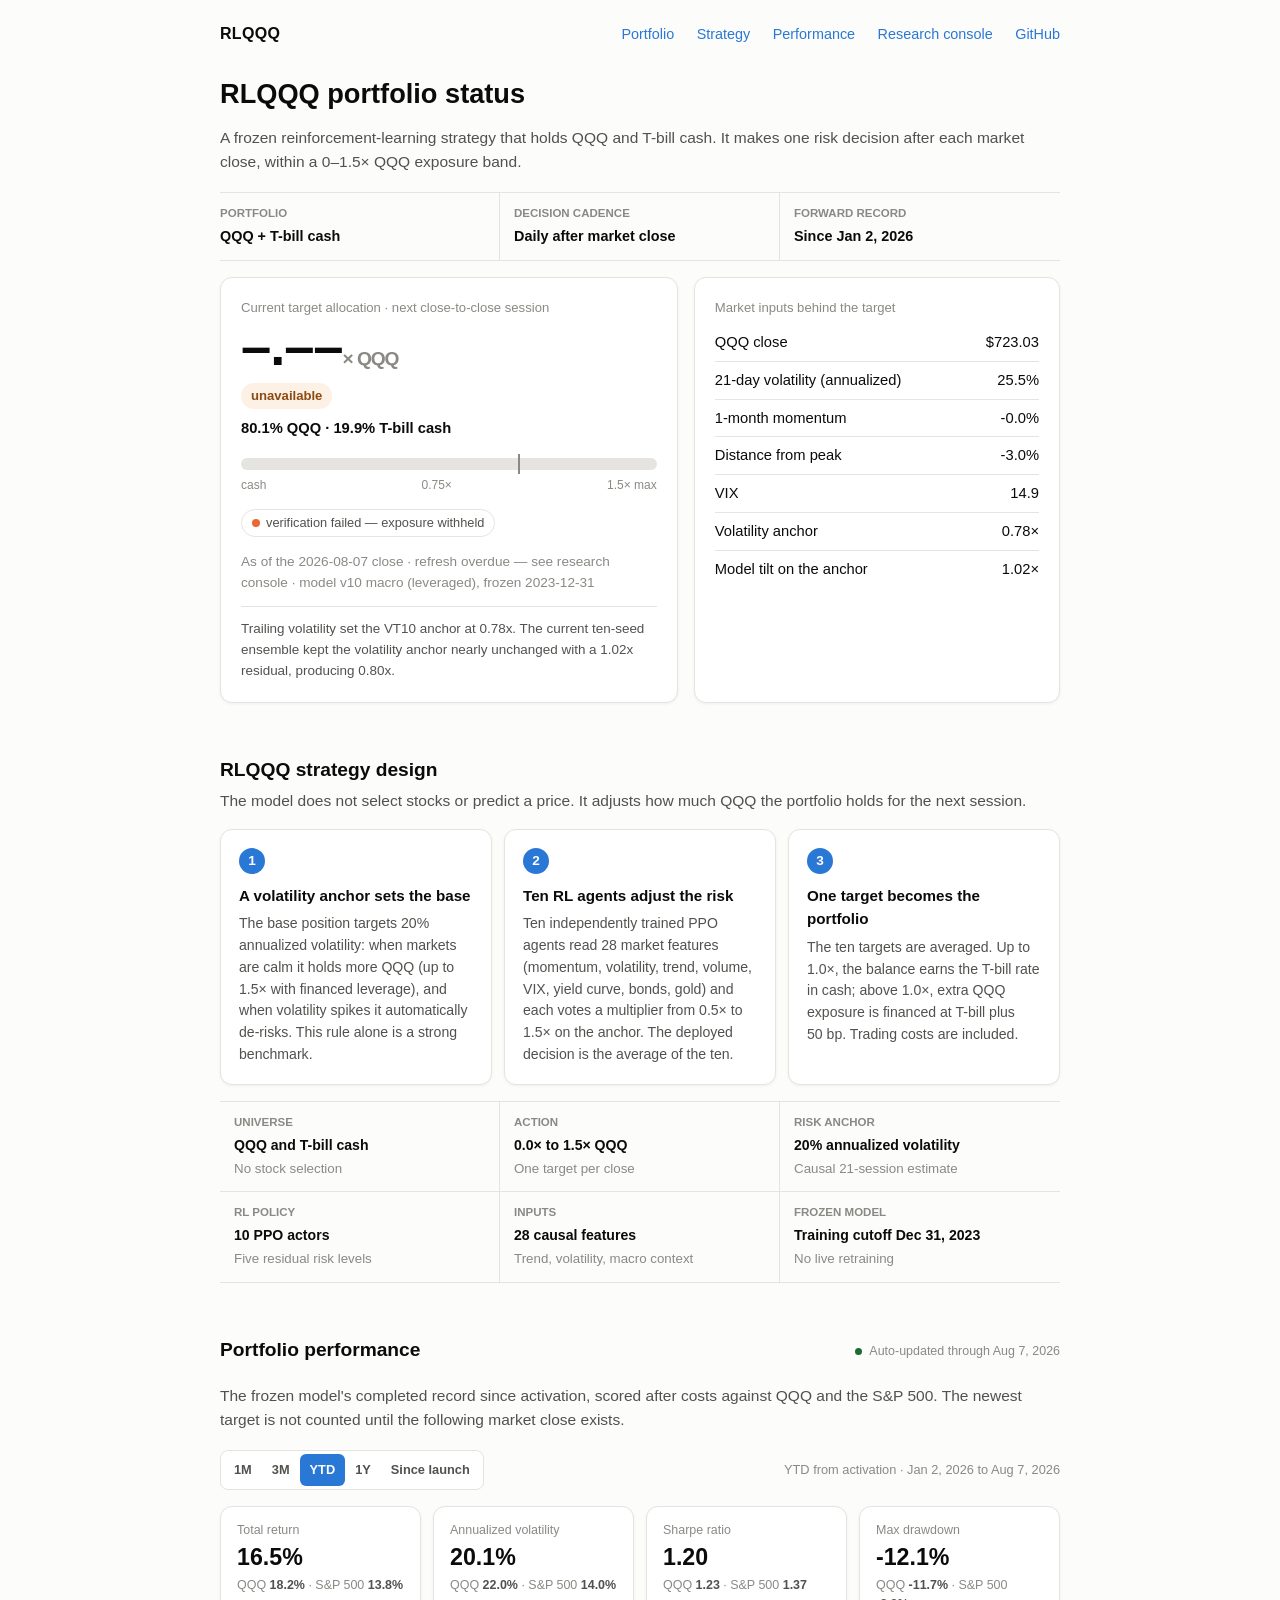
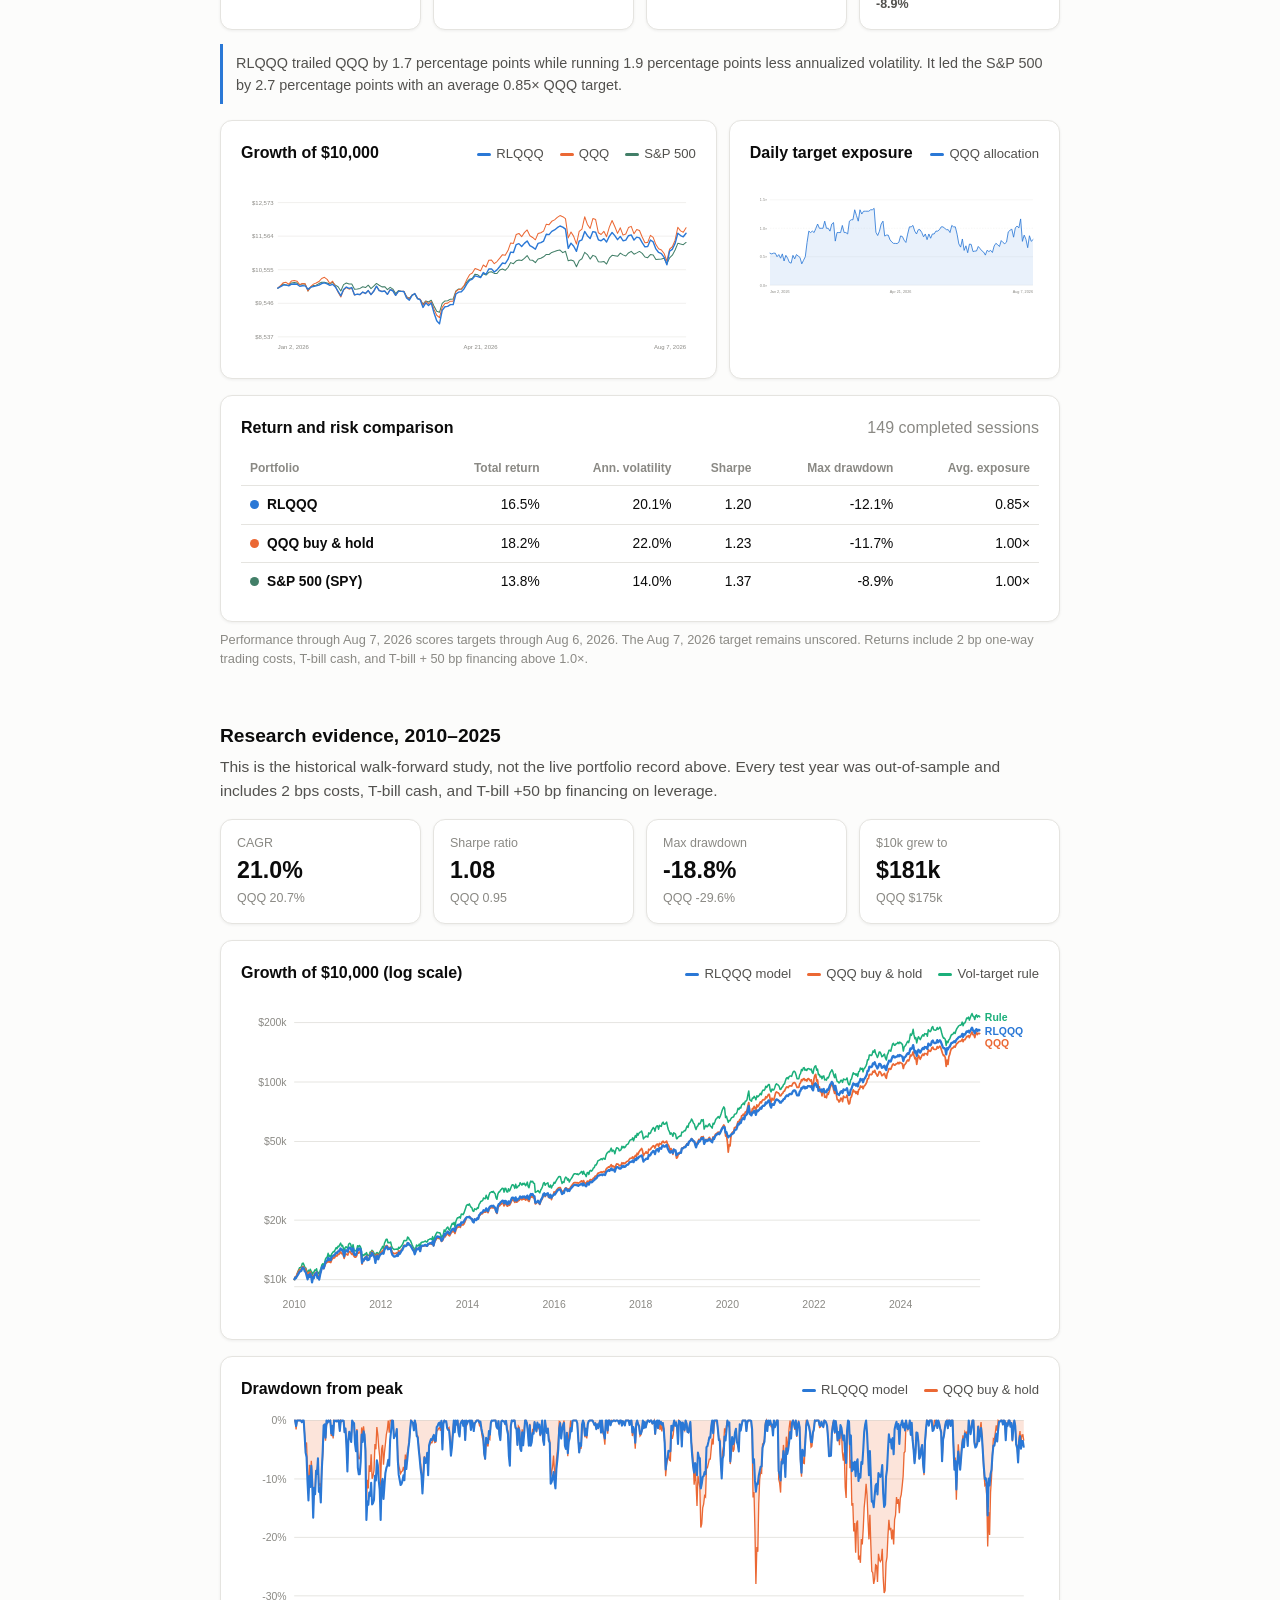
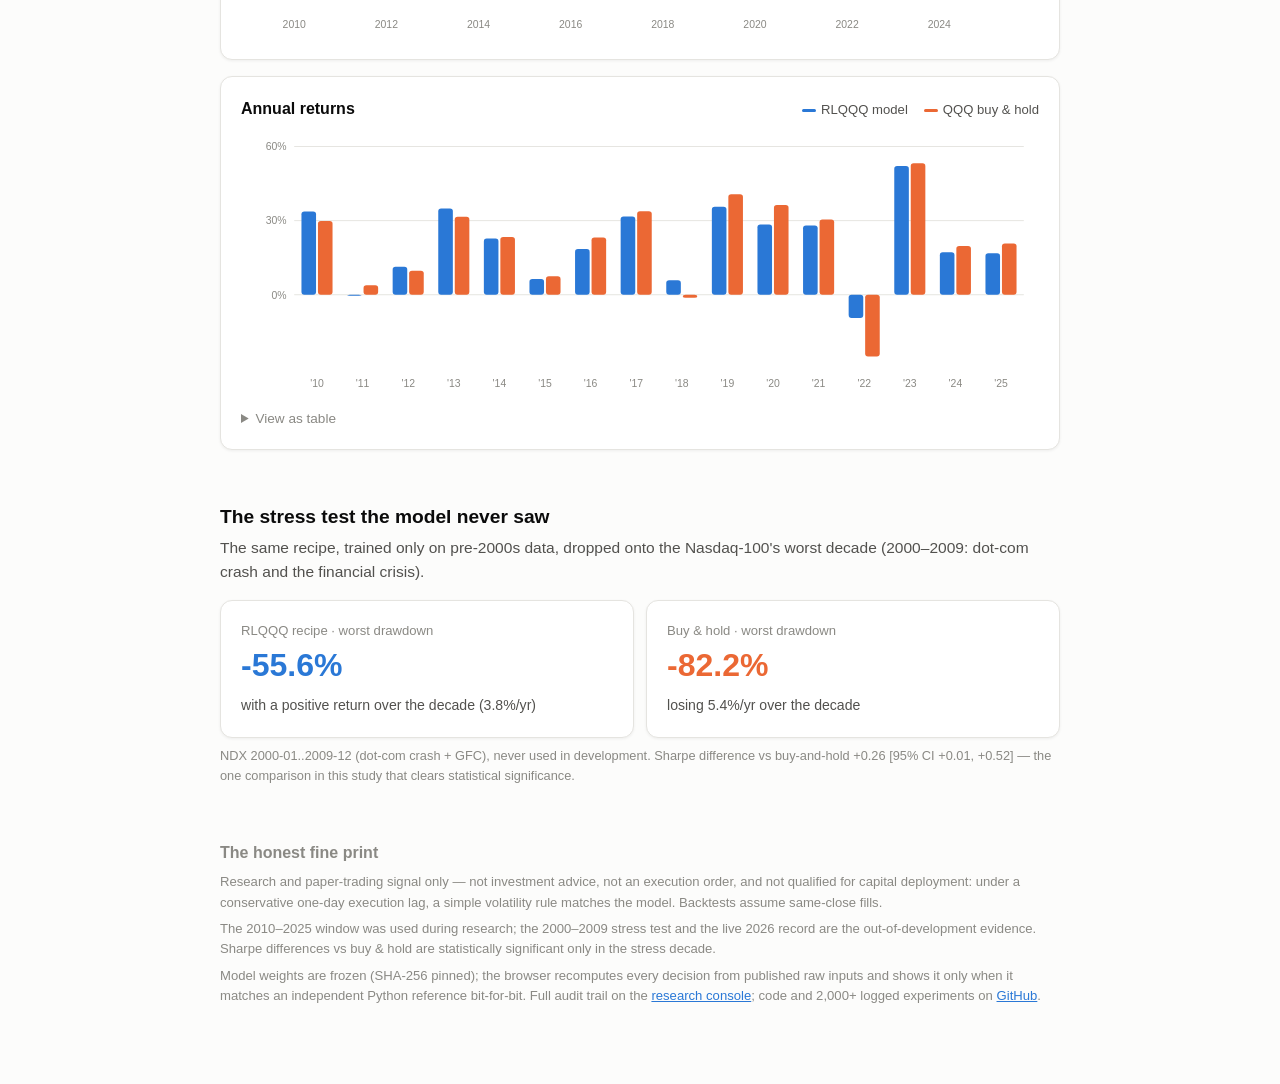
==== commit 0ae8d098: "Add auto-updating portfolio performance dashboard" ====
--- a/docs/index.html
+++ b/docs/index.html
@@ -22,6 +22,7 @@
         --series-model: #2a78d6;
         --series-qqq: #eb6834;
         --series-rule: #1baf7a;
+        --series-spy: #427f68;
         --good-bg: #e7f3ea;
         --good-fg: #1c6b31;
         --warn-bg: #fdf0e5;
@@ -40,6 +41,7 @@
           --series-model: #3987e5;
           --series-qqq: #d95926;
           --series-rule: #199e70;
+          --series-spy: #54a888;
           --good-bg: #12301b;
           --good-fg: #7fce96;
           --warn-bg: #3a2410;
@@ -80,15 +82,44 @@
       header.site .brand { font-weight: 700; letter-spacing: 0.02em; }
       header.site nav a { margin-left: 18px; font-size: 0.9rem; text-decoration: none; }
       header.site nav a:hover { text-decoration: underline; }
+      @media (max-width: 680px) {
+        header.site { align-items: center; flex-wrap: wrap; gap: 12px; padding-bottom: 24px; }
+        header.site nav {
+          display: flex; gap: 16px; width: 100%; overflow-x: auto;
+          padding-bottom: 3px; white-space: nowrap;
+        }
+        header.site nav a { margin-left: 0; }
+      }
 
       /* ---------- hero decision ---------- */
       .hero { display: grid; grid-template-columns: 1fr; gap: 16px; }
       @media (min-width: 720px) { .hero { grid-template-columns: 5fr 4fr; } }
+      .portfolio-facts {
+        display: grid; grid-template-columns: repeat(3, 1fr);
+        margin: 18px 0 16px; border-top: 1px solid var(--border);
+        border-bottom: 1px solid var(--border);
+      }
+      .portfolio-facts > div { padding: 12px 14px; border-right: 1px solid var(--border); }
+      .portfolio-facts > div:first-child { padding-left: 0; }
+      .portfolio-facts > div:last-child { border-right: 0; }
+      .portfolio-facts span, .strategy-specs span {
+        display: block; color: var(--text-muted); font-size: 0.72rem;
+        font-weight: 600; text-transform: uppercase;
+      }
+      .portfolio-facts strong { display: block; margin-top: 2px; font-size: 0.9rem; }
       .decision-value {
         font-size: 3.4rem; font-weight: 700; letter-spacing: -0.02em; line-height: 1.05;
         font-variant-numeric: tabular-nums;
       }
       .decision-value small { font-size: 1.2rem; font-weight: 600; }
+      .allocation-read {
+        margin-top: 8px; color: var(--text-primary); font-size: 0.92rem;
+        font-weight: 600; font-variant-numeric: tabular-nums;
+      }
+      .decision-explanation {
+        margin: 12px 0 0; padding-top: 12px; border-top: 1px solid var(--border);
+        font-size: 0.84rem;
+      }
       .stance {
         display: inline-block; margin-top: 8px; padding: 3px 10px; border-radius: 99px;
         font-size: 0.82rem; font-weight: 600; background: var(--warn-bg); color: var(--warn-fg);
@@ -139,6 +170,77 @@
       .tile .k { font-size: 0.78rem; color: var(--text-muted); }
       .tile .n { font-size: 1.45rem; font-weight: 700; font-variant-numeric: tabular-nums; }
       .tile .c { font-size: 0.78rem; color: var(--text-muted); }
+      .tile .c strong { color: var(--text-secondary); font-weight: 600; }
+
+      /* ---------- live performance ---------- */
+      .section-title-row {
+        display: flex; justify-content: space-between; align-items: center;
+        gap: 12px; margin-top: 52px;
+      }
+      .section-title-row h2 { margin-top: 0; }
+      .auto-status {
+        display: inline-flex; align-items: center; gap: 7px; flex: 0 0 auto;
+        color: var(--text-muted); font-size: 0.78rem;
+      }
+      .auto-status::before {
+        width: 7px; height: 7px; border-radius: 50%;
+        background: var(--good-fg); content: "";
+      }
+      .live-toolbar {
+        display: flex; justify-content: space-between; align-items: center;
+        gap: 12px; margin-top: 18px; flex-wrap: wrap;
+      }
+      .period-control {
+        display: inline-flex; max-width: 100%; padding: 3px;
+        overflow-x: auto; border: 1px solid var(--border); border-radius: 8px;
+        background: var(--surface-1);
+      }
+      .period-control button {
+        min-width: max-content; padding: 6px 10px; border: 0; border-radius: 6px;
+        color: var(--text-secondary); background: transparent; font: inherit;
+        font-size: 0.8rem; font-weight: 600; cursor: pointer;
+      }
+      .period-control button:hover { color: var(--text-primary); }
+      .period-control button.active {
+        color: #fff; background: var(--series-model);
+      }
+      .period-dates { color: var(--text-muted); font-size: 0.8rem; }
+      .period-read {
+        margin: 14px 0 0; padding: 8px 0 8px 13px;
+        border-left: 3px solid var(--series-model);
+        color: var(--text-secondary); font-size: 0.9rem;
+      }
+      .live-chart-grid {
+        display: grid; grid-template-columns: minmax(0, 3fr) minmax(240px, 2fr);
+        gap: 12px; margin-top: 16px;
+      }
+      .live-chart-grid .chart-card { margin-top: 0; }
+      .live-chart-grid .chart-head { min-height: 44px; align-content: start; }
+      .legend .spy i { background: var(--series-spy); }
+      .legend .exposure i { background: var(--series-model); }
+      .comparison-wrap { overflow-x: auto; }
+      table.comparison {
+        width: 100%; min-width: 620px; border-collapse: collapse;
+        margin-top: 10px; font-size: 0.86rem;
+      }
+      table.comparison th, table.comparison td {
+        padding: 8px 9px; border-bottom: 1px solid var(--border);
+        text-align: right; font-variant-numeric: tabular-nums;
+      }
+      table.comparison th:first-child, table.comparison td:first-child { text-align: left; }
+      table.comparison th {
+        color: var(--text-muted); font-size: 0.75rem; font-weight: 600;
+      }
+      table.comparison tbody tr:last-child td { border-bottom: 0; }
+      .series-label { display: inline-flex; align-items: center; gap: 8px; font-weight: 600; }
+      .series-dot { width: 9px; height: 9px; border-radius: 50%; background: var(--series-model); }
+      .series-dot.qqq { background: var(--series-qqq); }
+      .series-dot.spy { background: var(--series-spy); }
+      @media (max-width: 760px) {
+        .section-title-row { align-items: flex-start; flex-direction: column; gap: 4px; }
+        .live-chart-grid { grid-template-columns: 1fr; }
+        .live-toolbar { align-items: flex-start; flex-direction: column; }
+      }
 
       /* ---------- charts ---------- */
       .chart-card { margin-top: 16px; }
@@ -174,6 +276,28 @@
       }
       .step h3 { margin: 0 0 6px; font-size: 0.95rem; }
       .step p { margin: 0; font-size: 0.88rem; }
+      .strategy-specs {
+        display: grid; grid-template-columns: repeat(3, 1fr);
+        margin-top: 16px; border-top: 1px solid var(--border);
+        border-bottom: 1px solid var(--border);
+      }
+      .strategy-specs > div { padding: 12px 14px; border-right: 1px solid var(--border); }
+      .strategy-specs > div:nth-child(3n) { border-right: 0; }
+      .strategy-specs > div:nth-child(n + 4) { border-top: 1px solid var(--border); }
+      .strategy-specs strong { display: block; margin-top: 3px; font-size: 0.88rem; }
+      .strategy-specs small { display: block; margin-top: 2px; color: var(--text-muted); }
+      @media (max-width: 680px) {
+        .portfolio-facts { grid-template-columns: 1fr; }
+        .portfolio-facts > div, .portfolio-facts > div:first-child {
+          padding: 9px 0; border-right: 0; border-bottom: 1px solid var(--border);
+        }
+        .portfolio-facts > div:last-child { border-bottom: 0; }
+        .strategy-specs { grid-template-columns: repeat(2, 1fr); }
+        .strategy-specs > div { border-top: 0; }
+        .strategy-specs > div:nth-child(3n) { border-right: 1px solid var(--border); }
+        .strategy-specs > div:nth-child(2n) { border-right: 0; }
+        .strategy-specs > div:nth-child(n + 3) { border-top: 1px solid var(--border); }
+      }
 
       /* ---------- stress ---------- */
       .stress-grid { display: grid; grid-template-columns: 1fr; gap: 12px; margin-top: 16px; }
@@ -204,8 +328,8 @@
     <header class="site">
       <span class="brand">RLQQQ</span>
       <nav>
-        <a href="#decision">Today</a>
-        <a href="#how">How it works</a>
+        <a href="#decision">Portfolio</a>
+        <a href="#how">Strategy</a>
         <a href="#performance">Performance</a>
         <a href="research.html">Research console</a>
         <a href="https://github.com/linjiw/rlqqq">GitHub</a>
@@ -215,18 +339,25 @@
     <main>
       <!-- ================= HERO: today's decision ================= -->
       <section id="decision" aria-labelledby="decision-title">
-        <h1 id="decision-title">A reinforcement-learning risk overlay on QQQ</h1>
+        <h1 id="decision-title">RLQQQ portfolio status</h1>
         <p class="lede">
-          One frozen model, retrained never, verified in your browser. It holds a
-          volatility-managed QQQ position and tilts it up or down each day within
-          a 0&ndash;1.5&times; band.
-        </p>
+          A frozen reinforcement-learning strategy that holds QQQ and T-bill cash.
+          It makes one risk decision after each market close, within a
+          0&ndash;1.5&times; QQQ exposure band.
+        </p>
+
+        <div class="portfolio-facts" aria-label="Portfolio facts">
+          <div><span>Portfolio</span><strong>QQQ + T-bill cash</strong></div>
+          <div><span>Decision cadence</span><strong>Daily after market close</strong></div>
+          <div><span>Forward record</span><strong id="portfolio-live-since">Since Jan 2, 2026</strong></div>
+        </div>
 
         <div class="hero">
           <div class="card">
-            <div class="k muted" style="font-size:0.82rem">Today's target exposure &middot; next close-to-close session</div>
+            <div class="k muted" style="font-size:0.82rem">Current target allocation &middot; next close-to-close session</div>
             <div class="decision-value"><span id="decision-number">&ndash;.&ndash;&ndash;</span><small>&times; QQQ</small></div>
             <span class="stance" id="decision-stance">checking&hellip;</span>
+            <div class="allocation-read" id="decision-allocation">Calculating portfolio mix&hellip;</div>
             <div class="gauge" aria-hidden="true">
               <div class="gauge-track">
                 <div class="gauge-fill" id="gauge-fill"></div>
@@ -240,10 +371,11 @@
               </span>
             </p>
             <p class="decision-meta muted" id="decision-asof">Loading latest close&hellip;</p>
+            <p class="decision-explanation" id="decision-explanation">Loading the model rationale&hellip;</p>
           </div>
 
           <div class="card">
-            <div class="k muted" style="font-size:0.82rem; margin-bottom:6px">Market state behind the decision</div>
+            <div class="k muted" style="font-size:0.82rem; margin-bottom:6px">Market inputs behind the target</div>
             <ul class="market-list" id="market-list">
               <li><span>QQQ close</span><span class="v" id="m-price">&ndash;</span></li>
               <li><span>21-day volatility (annualized)</span><span class="v" id="m-vol">&ndash;</span></li>
@@ -259,8 +391,11 @@
 
       <!-- ================= HOW IT WORKS ================= -->
       <section id="how" aria-labelledby="how-title">
-        <h2 id="how-title">How the model works</h2>
-        <p class="lede">Three moving parts, each one auditable.</p>
+        <h2 id="how-title">RLQQQ strategy design</h2>
+        <p class="lede">
+          The model does not select stocks or predict a price. It adjusts how
+          much QQQ the portfolio holds for the next session.
+        </p>
         <div class="steps">
           <div class="card step">
             <h3>A volatility anchor sets the base</h3>
@@ -272,7 +407,7 @@
             </p>
           </div>
           <div class="card step">
-            <h3>Ten neural agents tilt the anchor</h3>
+            <h3>Ten RL agents adjust the risk</h3>
             <p>
               Ten independently trained PPO agents read 28 market features
               (momentum, volatility, trend, volume, VIX, yield curve, bonds,
@@ -281,24 +416,128 @@
             </p>
           </div>
           <div class="card step">
-            <h3>What the tilt learned</h3>
+            <h3>One target becomes the portfolio</h3>
             <p>
-              Add exposure in high-volatility sell-offs when volume shows no
-              panic (buying grinding dips), trim in calm overbought markets,
-              and stand aside during liquidation events. Training used only
-              data through 2023; nothing is refit on live data.
+              The ten targets are averaged. Up to 1.0&times;, the balance earns
+              the T-bill rate in cash; above 1.0&times;, extra QQQ exposure is
+              financed at T-bill plus 50&nbsp;bp. Trading costs are included.
             </p>
           </div>
         </div>
+        <div class="strategy-specs" aria-label="RLQQQ strategy specification">
+          <div><span>Universe</span><strong>QQQ and T-bill cash</strong><small>No stock selection</small></div>
+          <div><span>Action</span><strong>0.0&times; to 1.5&times; QQQ</strong><small>One target per close</small></div>
+          <div><span>Risk anchor</span><strong>20% annualized volatility</strong><small>Causal 21-session estimate</small></div>
+          <div><span>RL policy</span><strong>10 PPO actors</strong><small>Five residual risk levels</small></div>
+          <div><span>Inputs</span><strong>28 causal features</strong><small>Trend, volatility, macro context</small></div>
+          <div><span>Frozen model</span><strong>Training cutoff Dec 31, 2023</strong><small>No live retraining</small></div>
+        </div>
       </section>
 
-      <!-- ================= PERFORMANCE ================= -->
+      <!-- ================= LIVE PERFORMANCE ================= -->
       <section id="performance" aria-labelledby="perf-title">
-        <h2 id="perf-title">Performance, 2010&ndash;2025 walk-forward</h2>
+        <div class="section-title-row">
+          <h2 id="perf-title">Portfolio performance</h2>
+          <span class="auto-status" id="live-auto-status">Loading latest close&hellip;</span>
+        </div>
         <p class="lede">
-          Every test year was out-of-sample: agents were trained only on data
-          before each test window, including 2&nbsp;bps costs, T-bill interest on cash,
-          and T-bill&nbsp;+50&nbsp;bp financing on leverage.
+          The frozen model's completed record since activation, scored after
+          costs against QQQ and the S&amp;P 500. The newest target is not counted
+          until the following market close exists.
+        </p>
+
+        <div class="live-toolbar">
+          <div class="period-control" role="group" aria-label="Live performance period">
+            <button type="button" data-live-period="1m" aria-pressed="false">1M</button>
+            <button type="button" data-live-period="3m" aria-pressed="false">3M</button>
+            <button type="button" data-live-period="ytd" class="active" aria-pressed="true">YTD</button>
+            <button type="button" data-live-period="1y" aria-pressed="false">1Y</button>
+            <button type="button" data-live-period="all" aria-pressed="false">Since launch</button>
+          </div>
+          <span class="period-dates" id="live-period-dates">Loading period&hellip;</span>
+        </div>
+
+        <div class="tiles" aria-live="polite">
+          <div class="card tile">
+            <div class="k">Total return</div>
+            <div class="n" id="live-return">&ndash;</div>
+            <div class="c" id="live-return-c">QQQ &ndash; &middot; S&amp;P 500 &ndash;</div>
+          </div>
+          <div class="card tile">
+            <div class="k">Annualized volatility</div>
+            <div class="n" id="live-vol">&ndash;</div>
+            <div class="c" id="live-vol-c">QQQ &ndash; &middot; S&amp;P 500 &ndash;</div>
+          </div>
+          <div class="card tile">
+            <div class="k">Sharpe ratio</div>
+            <div class="n" id="live-sharpe">&ndash;</div>
+            <div class="c" id="live-sharpe-c">QQQ &ndash; &middot; S&amp;P 500 &ndash;</div>
+          </div>
+          <div class="card tile">
+            <div class="k">Max drawdown</div>
+            <div class="n" id="live-dd">&ndash;</div>
+            <div class="c" id="live-dd-c">QQQ &ndash; &middot; S&amp;P 500 &ndash;</div>
+          </div>
+        </div>
+        <p class="period-read" id="live-performance-read">Loading the selected-period comparison&hellip;</p>
+
+        <div class="live-chart-grid">
+          <div class="card chart-card" style="position:relative">
+            <div class="chart-head">
+              <h3>Growth of $10,000</h3>
+              <div class="legend">
+                <span class="model"><i></i>RLQQQ</span>
+                <span class="qqq"><i></i>QQQ</span>
+                <span class="spy"><i></i>S&amp;P 500</span>
+              </div>
+            </div>
+            <svg id="live-growth-chart" class="chart" viewBox="0 0 840 300" role="img" aria-label="Live growth of ten thousand dollars for RLQQQ, QQQ, and the S&P 500"></svg>
+            <div class="crosshair-tip" id="live-growth-tip"></div>
+          </div>
+
+          <div class="card chart-card" style="position:relative">
+            <div class="chart-head">
+              <h3>Daily target exposure</h3>
+              <div class="legend">
+                <span class="exposure"><i></i>QQQ allocation</span>
+              </div>
+            </div>
+            <svg id="live-exposure-chart" class="chart" viewBox="0 0 840 300" role="img" aria-label="History of the model's daily target QQQ exposure"></svg>
+            <div class="crosshair-tip" id="live-exposure-tip"></div>
+          </div>
+        </div>
+
+        <div class="card chart-card">
+          <div class="chart-head">
+            <h3>Return and risk comparison</h3>
+            <span class="muted" id="live-session-count"></span>
+          </div>
+          <div class="comparison-wrap">
+            <table class="comparison">
+              <thead>
+                <tr>
+                  <th>Portfolio</th>
+                  <th>Total return</th>
+                  <th>Ann. volatility</th>
+                  <th>Sharpe</th>
+                  <th>Max drawdown</th>
+                  <th>Avg. exposure</th>
+                </tr>
+              </thead>
+              <tbody id="live-comparison-body"></tbody>
+            </table>
+          </div>
+        </div>
+        <p class="chart-note" id="live-performance-note">Loading scoring details&hellip;</p>
+      </section>
+
+      <!-- ================= RESEARCH PERFORMANCE ================= -->
+      <section id="backtest" aria-labelledby="backtest-title">
+        <h2 id="backtest-title">Research evidence, 2010&ndash;2025</h2>
+        <p class="lede">
+          This is the historical walk-forward study, not the live portfolio
+          record above. Every test year was out-of-sample and includes 2&nbsp;bps
+          costs, T-bill cash, and T-bill&nbsp;+50&nbsp;bp financing on leverage.
         </p>
 
         <div class="tiles" id="stat-tiles">
@@ -373,9 +612,6 @@
         </div>
         <p class="chart-note" id="s-sig">&nbsp;</p>
 
-        <!-- 2026 -->
-        <h2>2026 so far</h2>
-        <p class="lede" id="ytd-line">Loading&hellip;</p>
       </section>
 
       <!-- ================= FOOTNOTES ================= -->
